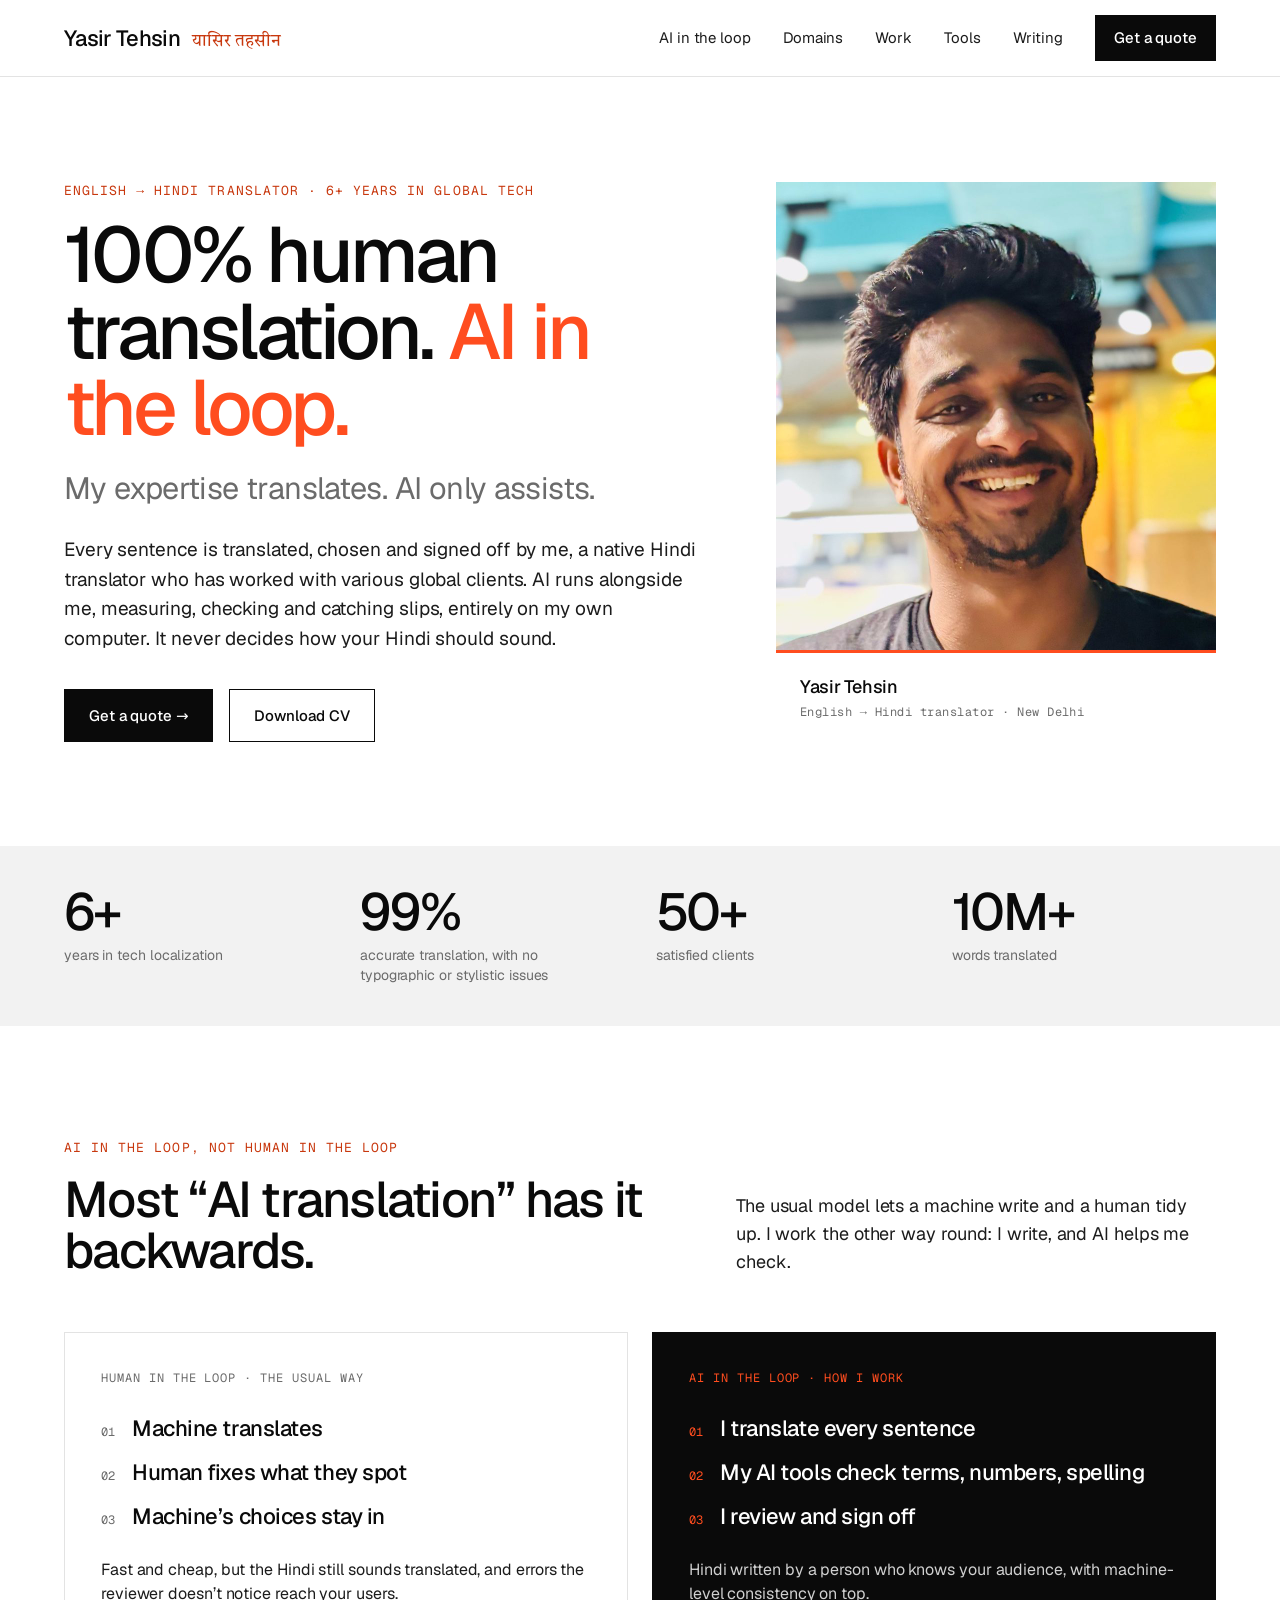
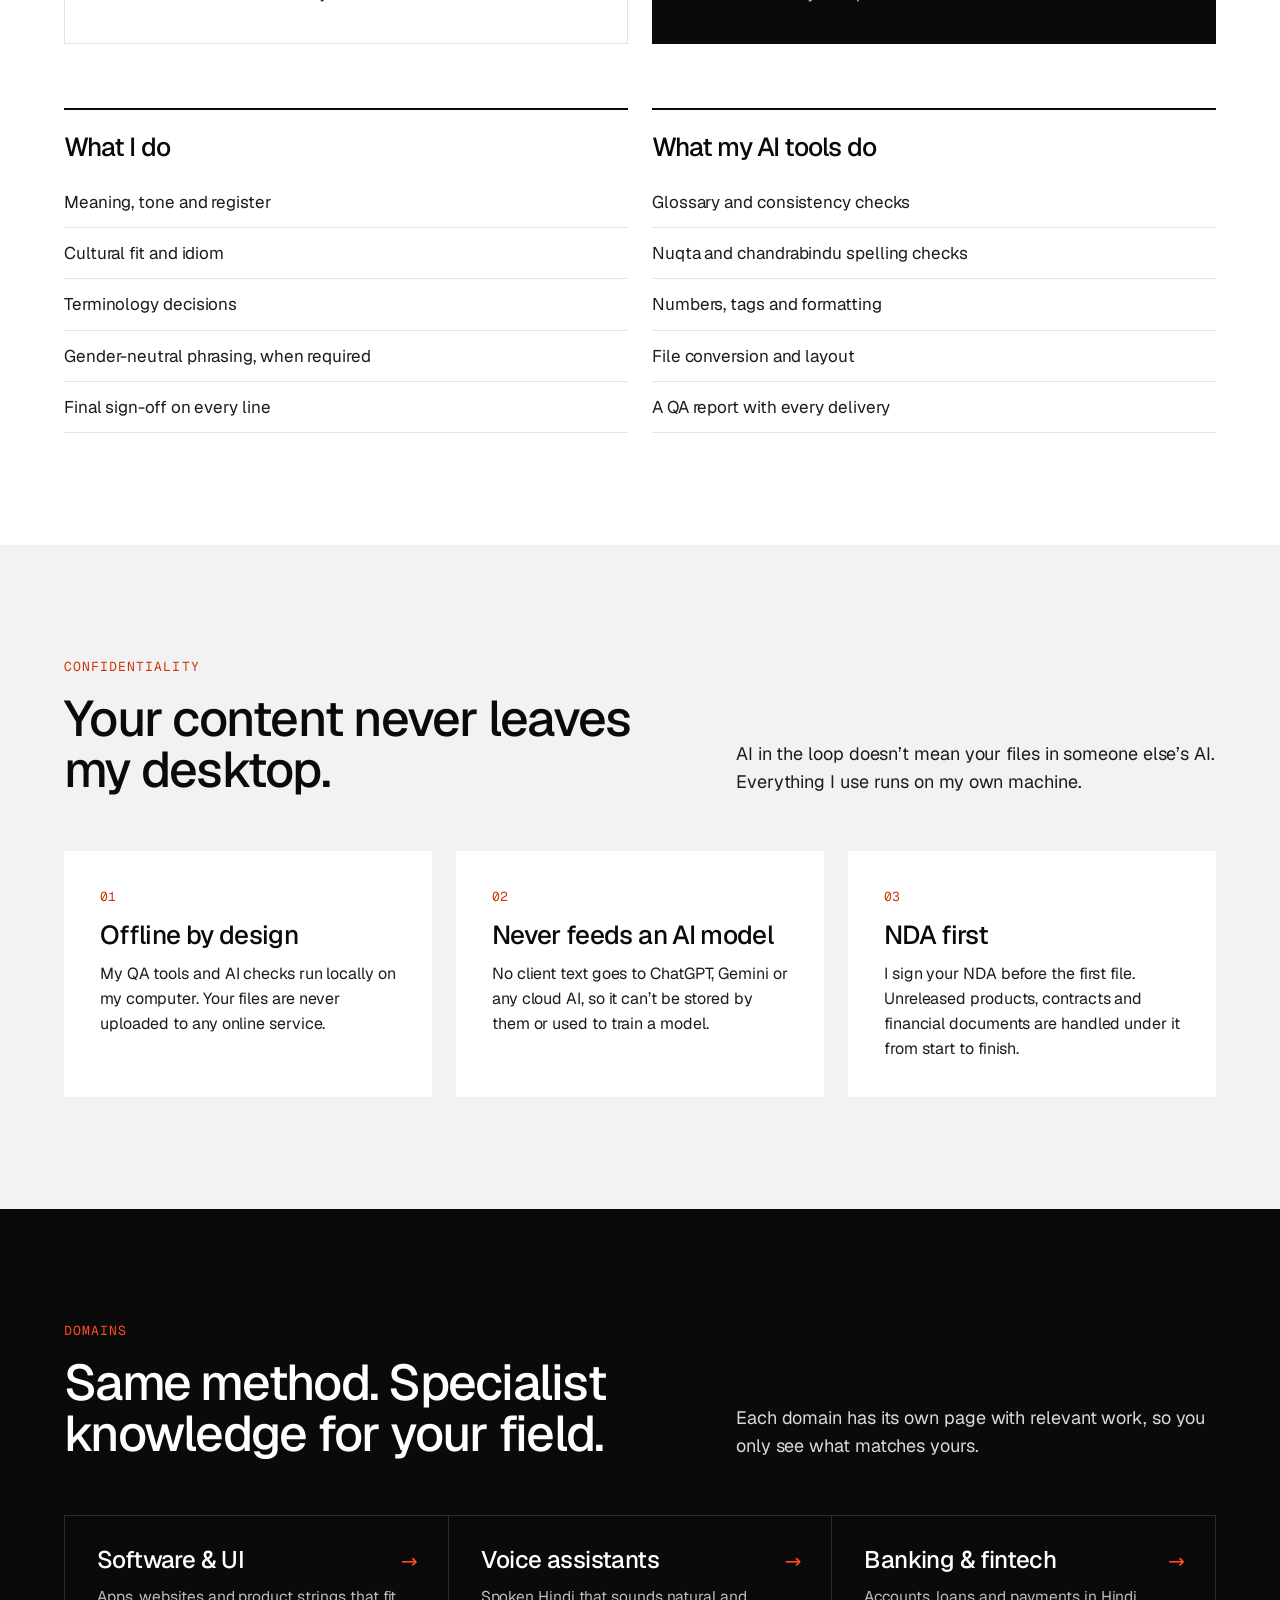
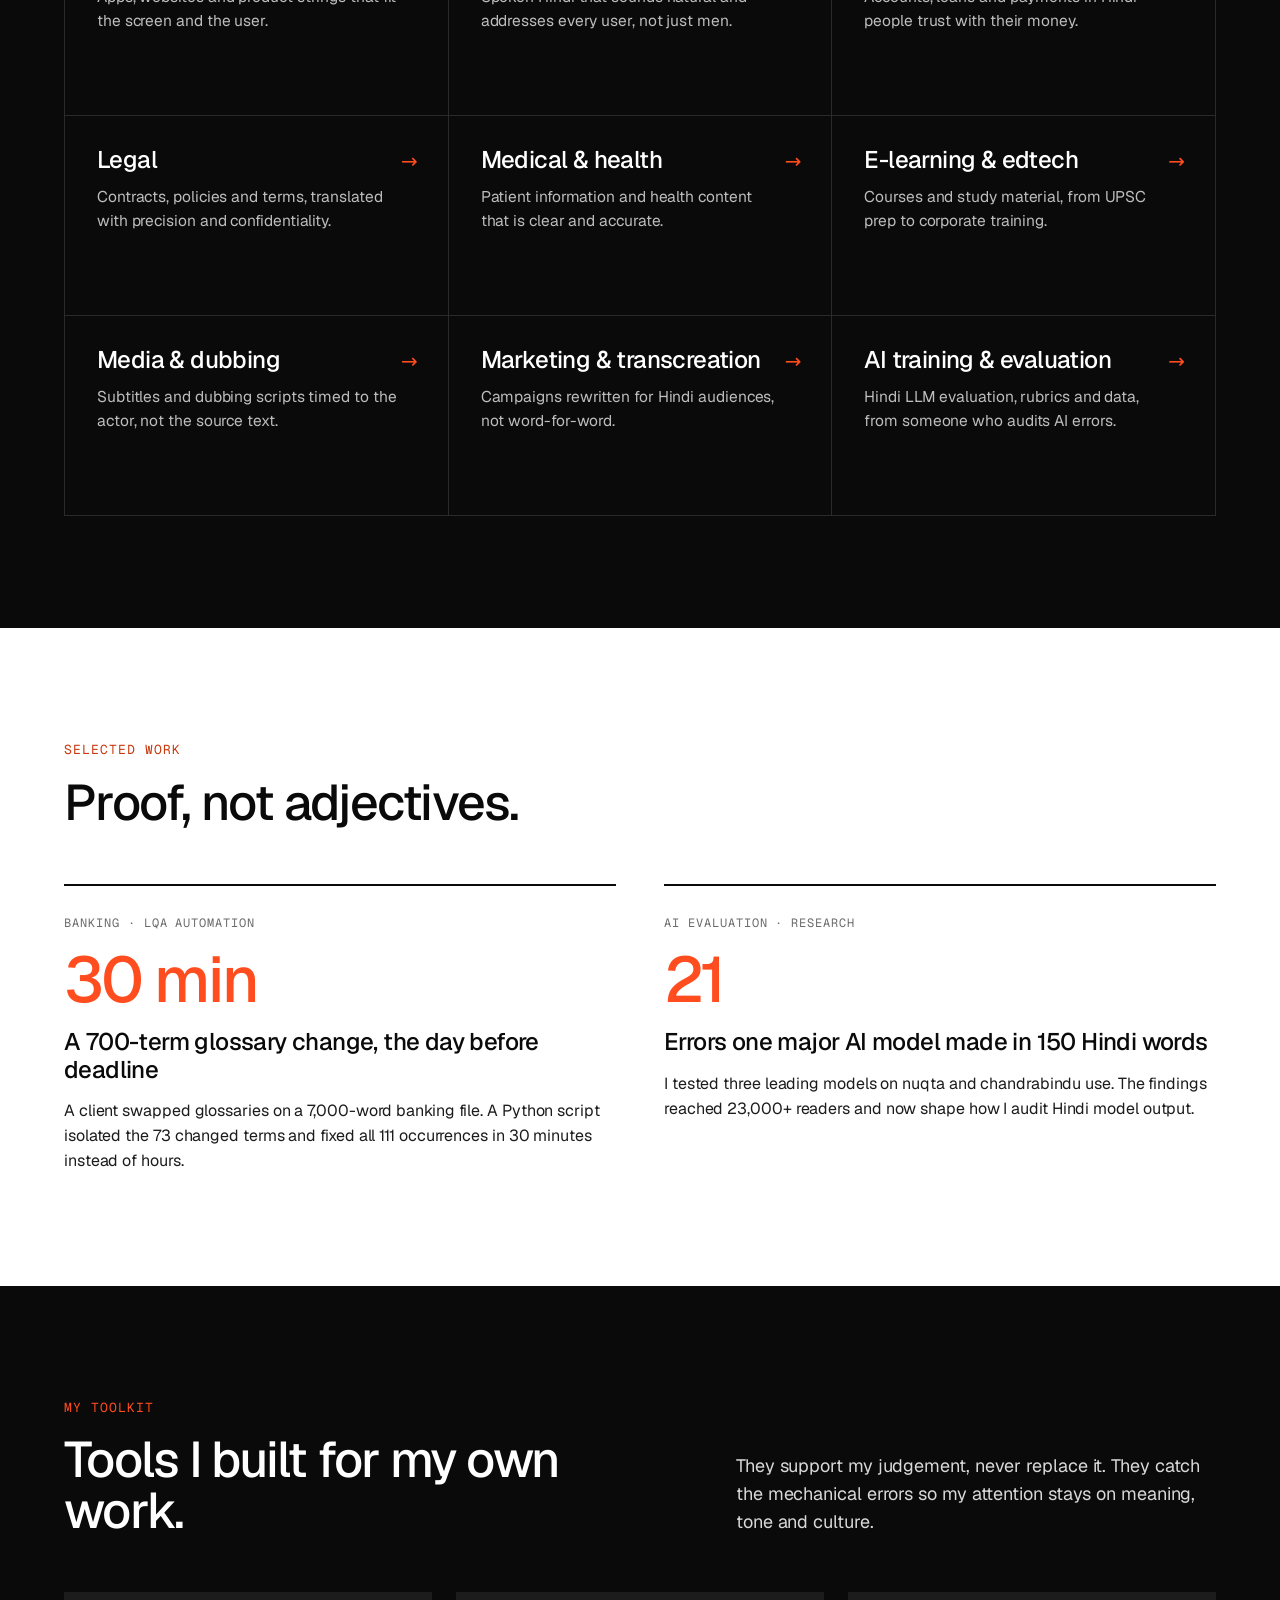
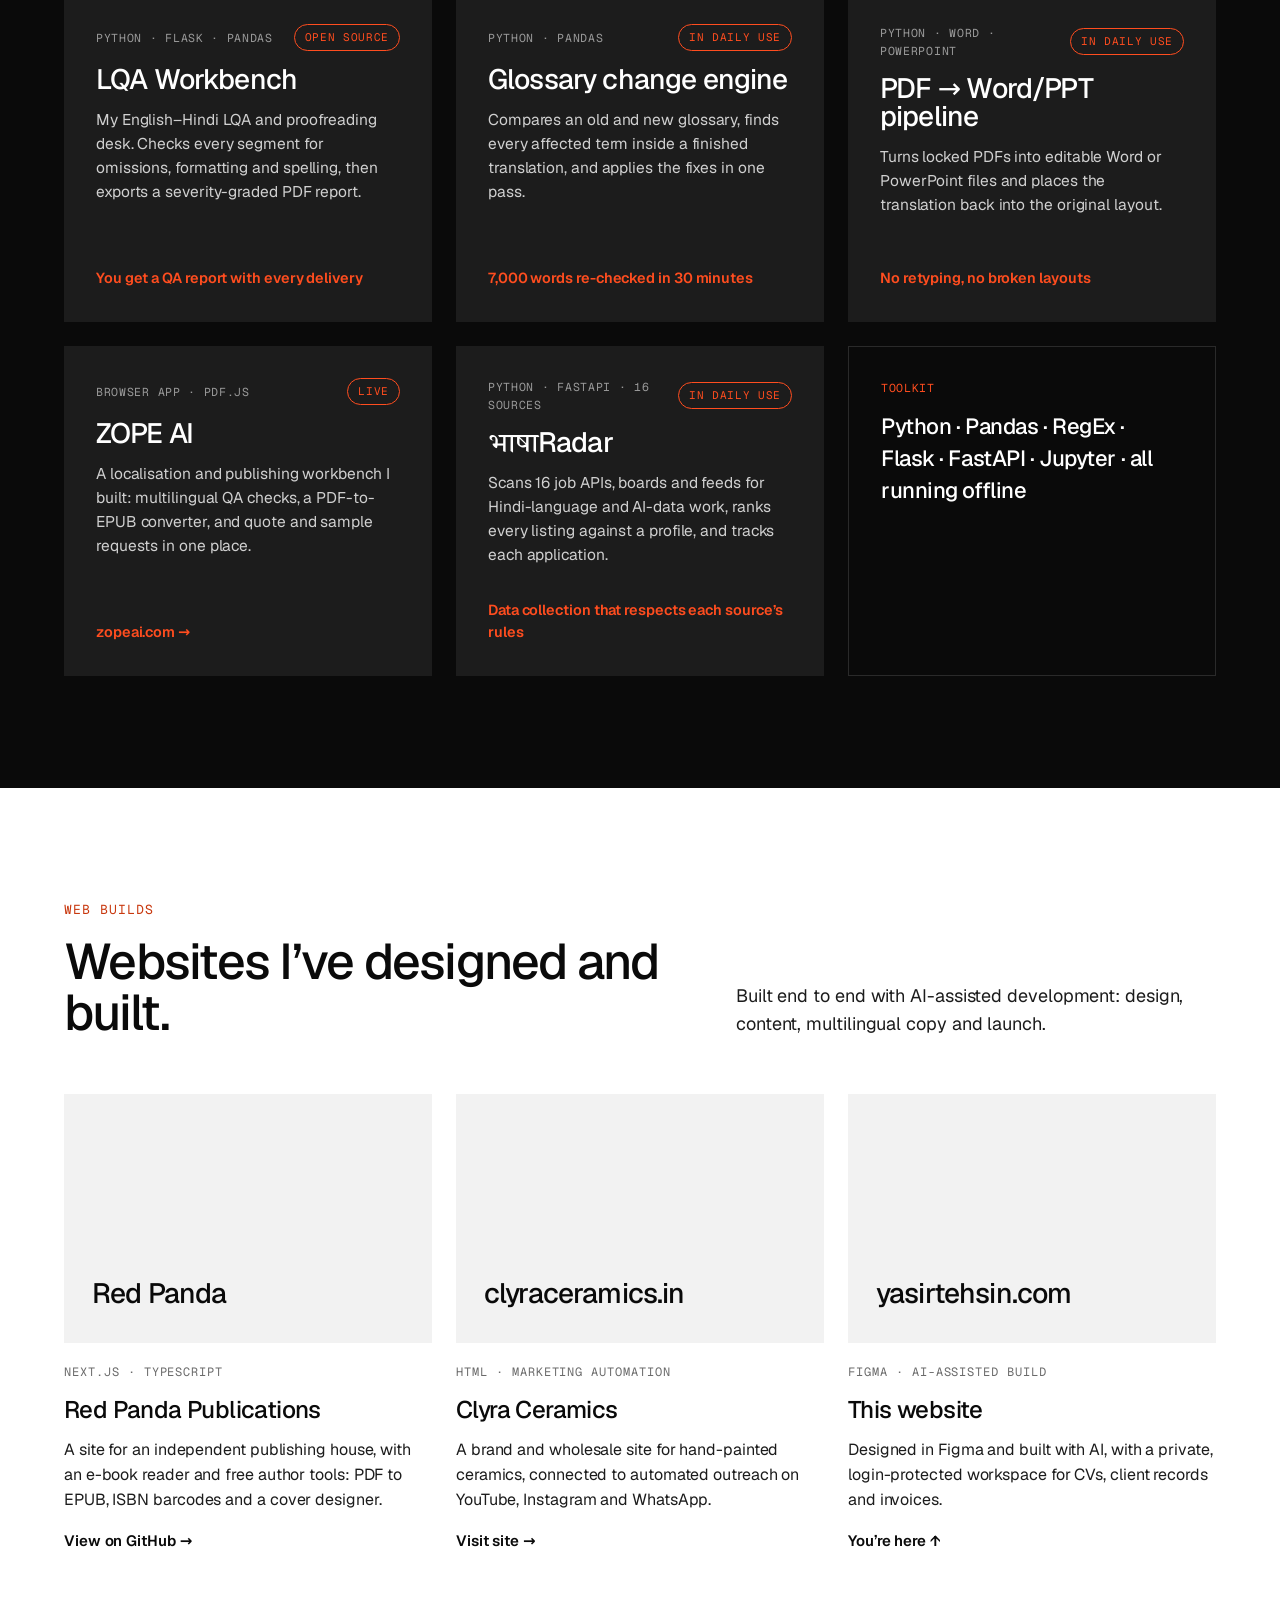
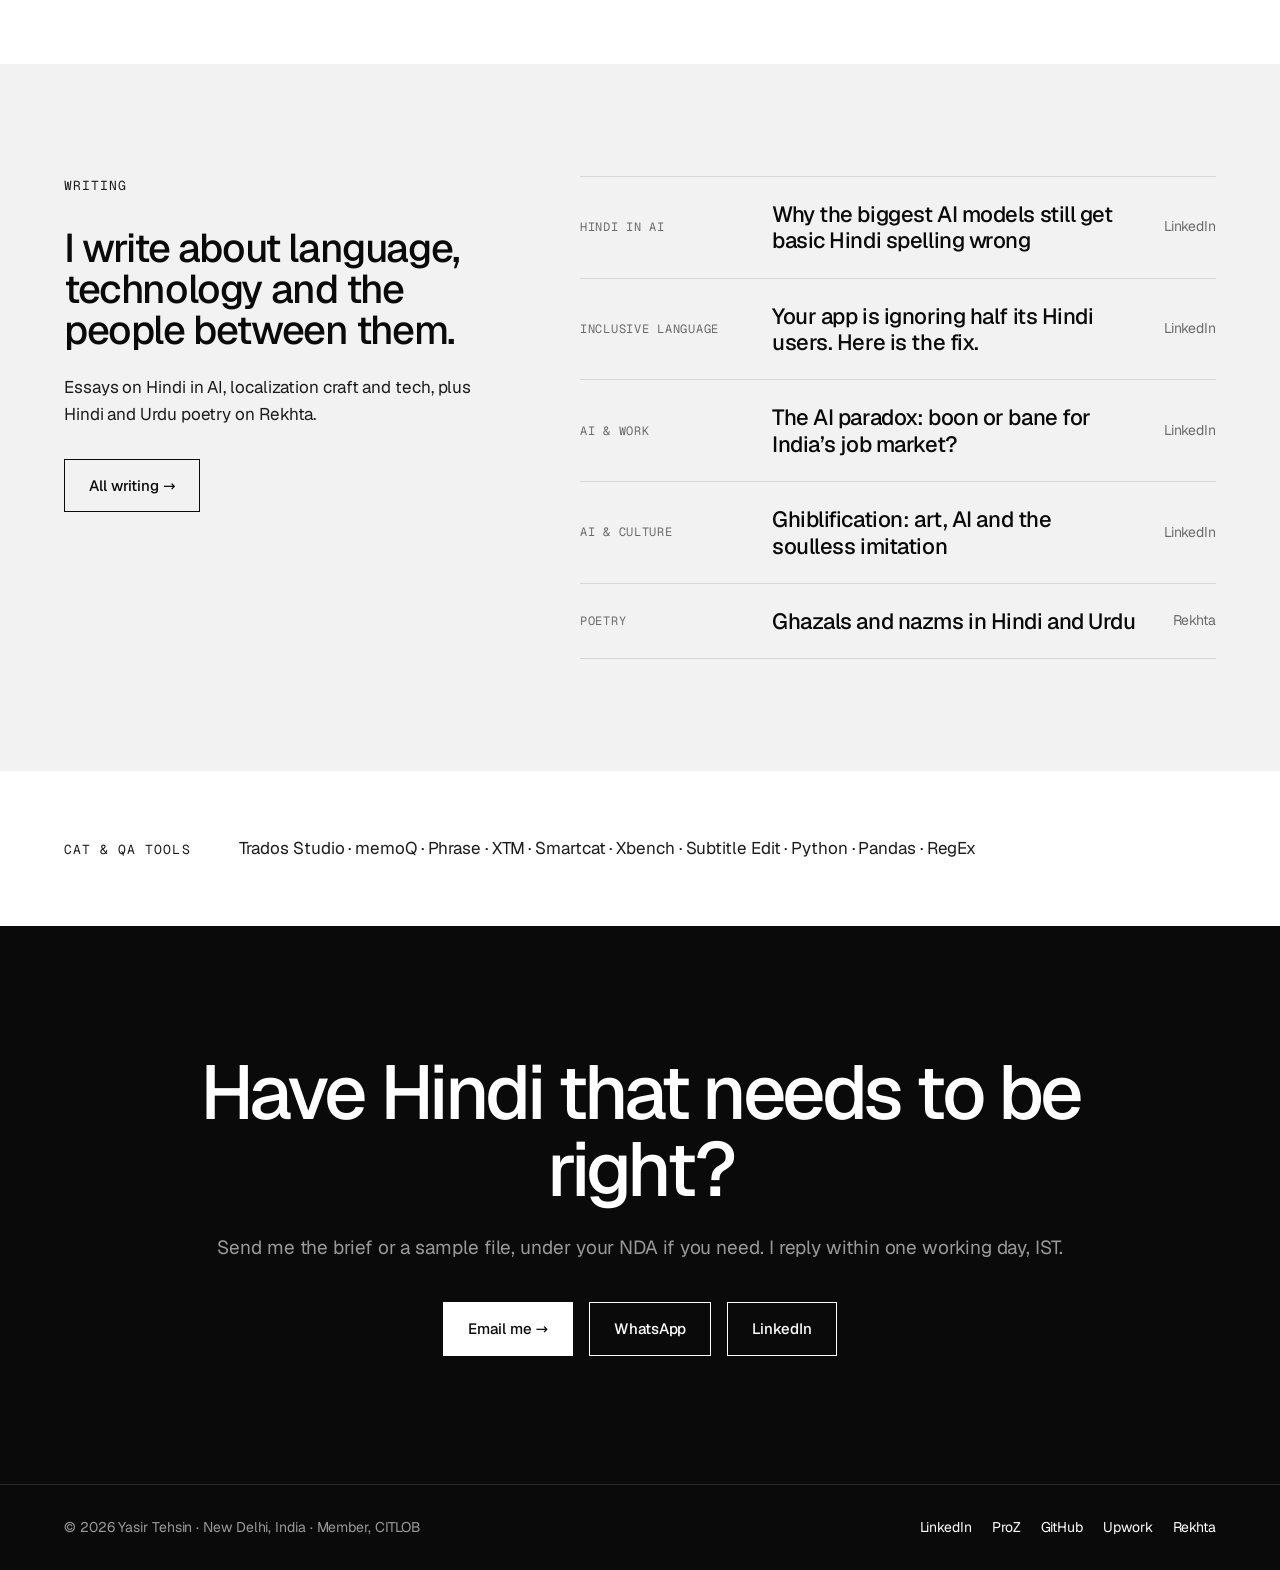
==== index.html @ 2c8897a6 "Toolkit: drop 'Kakami' from LQA Workbench name Co-Authored-By: Claude Opus 5.5 <noreply@anthropic.co" ====
<!DOCTYPE html>
<html lang="en">
<head>
<meta charset="utf-8">
<meta name="viewport" content="width=device-width, initial-scale=1">
<title>Yasir Tehsin — 100% human Hindi translation, AI in the loop</title>
<meta name="description" content="Yasir Tehsin is a New Delhi–based English–Hindi translator. 100% human translation with AI in the loop: every sentence written and signed off by him, checked by AI tools that run offline on his own computer.">
<link rel="icon" href="/favicon.svg" type="image/svg+xml">
<link rel="canonical" href="https://yasirtehsin.com/">
<meta property="og:type" content="profile">
<meta property="og:title" content="Yasir Tehsin — 100% human translation. AI in the loop.">
<meta property="og:description" content="Every sentence translated and signed off by a native Hindi translator. AI checks, never decides.">
<meta property="og:url" content="https://yasirtehsin.com/">
<meta property="og:image" content="https://yasirtehsin.com/assets/img/yasir-tehsin.jpg">
<meta name="twitter:card" content="summary_large_image">
<link rel="preload" href="/assets/fonts/geist-latin-500-normal.woff2" as="font" type="font/woff2" crossorigin>
<link rel="stylesheet" href="/assets/site.css">
<script type="application/ld+json">
{
  "@context": "https://schema.org",
  "@type": "Person",
  "@id": "https://yasirtehsin.com/#person",
  "name": "Yasir Tehsin",
  "alternateName": ["यासिर तहसीन", "Yassir Aarafath"],
  "url": "https://yasirtehsin.com/",
  "image": "https://yasirtehsin.com/assets/img/yasir-tehsin.jpg",
  "jobTitle": "English–Hindi Translator & Localization Specialist",
  "address": { "@type": "PostalAddress", "addressLocality": "New Delhi", "addressCountry": "IN" },
  "knowsLanguage": ["hi", "en", "ur"],
  "knowsAbout": ["Localization", "Linguistic quality assurance", "Machine translation post-editing", "Transcreation", "LLM evaluation", "RLHF", "Python"],
  "memberOf": { "@type": "Organization", "name": "Chamber of Indian Translation & Localization Businesses (CITLOB)" },
  "sameAs": [
    "https://www.linkedin.com/in/yasirtehsin/",
    "https://www.proz.com/profile/3677674",
    "https://github.com/ytehsin",
    "https://www.upwork.com/freelancers/~01b1eea60939ad7a9d",
    "https://www.rekhta.org/poets/yasir-tahsin/all"
  ]
}
</script>
</head>
<body>

<header class="nav" id="top">
  <div class="wrap">
    <a class="brand" href="/">Yasir Tehsin <span class="deva" lang="hi">यासिर तहसीन</span></a>
    <button class="nav-toggle" aria-expanded="false" aria-controls="nav-links">Menu</button>
    <nav class="nav-links" id="nav-links" aria-label="Main">
      <a href="#approach">AI in the loop</a>
      <a href="#domains">Domains</a>
      <a href="#work">Work</a>
      <a href="#tools">Tools</a>
      <a href="#writing">Writing</a>
      <a class="btn btn--primary" href="#contact">Get a quote</a>
    </nav>
  </div>
</header>

<main>
  <section class="hero">
    <div class="wrap">
      <div>
        <p class="eyebrow">English → Hindi translator · 6+ years in global tech</p>
        <h1>100% human translation. <span class="accent">AI in the loop.</span></h1>
        <p class="sub">My expertise translates. AI only assists.</p>
        <p class="body">Every sentence is translated, chosen and signed off by me, a native Hindi translator who has worked with various global clients. AI runs alongside me, measuring, checking and catching slips, entirely on my own computer. It never decides how your Hindi should sound.</p>
        <div class="btn-row">
          <a class="btn btn--primary" href="#contact">Get a quote →</a>
          <a class="btn btn--ghost" href="/resume.pdf">Download CV</a>
        </div>
      </div>
      <figure class="photo-card">
        <img src="/assets/img/yasir-tehsin.jpg" width="880" height="1120" alt="Yasir Tehsin, English–Hindi translator" fetchpriority="high">
        <figcaption><b>Yasir Tehsin</b><span>English → Hindi translator · New Delhi</span></figcaption>
      </figure>
    </div>
  </section>

  <section class="grey" aria-label="At a glance">
    <div class="wrap stats">
      <div class="stat"><b>6+</b><span>years in tech localization</span></div>
      <div class="stat"><b>99%</b><span>accurate translation, with no typographic or stylistic issues</span></div>
      <div class="stat"><b>50+</b><span>satisfied clients</span></div>
      <div class="stat"><b>10M+</b><span>words translated</span></div>
    </div>
  </section>

  <section class="section" id="approach">
    <div class="wrap">
      <div class="head-row">
        <div>
          <p class="eyebrow">AI in the loop, not human in the loop</p>
          <h2 class="h2">Most “AI translation” has it backwards.</h2>
        </div>
        <p class="lede">The usual model lets a machine write and a human tidy up. I work the other way round: I write, and AI helps me check.</p>
      </div>
      <div class="compare">
        <div class="compare-col">
          <span class="label">Human in the loop · the usual way</span>
          <ol class="flow">
            <li>Machine translates</li>
            <li>Human fixes what they spot</li>
            <li>Machine’s choices stay in</li>
          </ol>
          <p>Fast and cheap, but the Hindi still sounds translated, and errors the reviewer doesn’t notice reach your users.</p>
        </div>
        <div class="compare-col compare-col--mine">
          <span class="label">AI in the loop · how I work</span>
          <ol class="flow">
            <li>I translate every sentence</li>
            <li>My AI tools check terms, numbers, spelling</li>
            <li>I review and sign off</li>
          </ol>
          <p>Hindi written by a person who knows your audience, with machine-level consistency on top.</p>
        </div>
      </div>
      <div class="split">
        <div>
          <h3>What I do</h3>
          <ul>
            <li>Meaning, tone and register</li>
            <li>Cultural fit and idiom</li>
            <li>Terminology decisions</li>
            <li>Gender-neutral phrasing, when required</li>
            <li>Final sign-off on every line</li>
          </ul>
        </div>
        <div>
          <h3>What my AI tools do</h3>
          <ul>
            <li>Glossary and consistency checks</li>
            <li>Nuqta and chandrabindu spelling checks</li>
            <li>Numbers, tags and formatting</li>
            <li>File conversion and layout</li>
            <li>A QA report with every delivery</li>
          </ul>
        </div>
      </div>
    </div>
  </section>

  <section class="section grey" id="confidentiality">
    <div class="wrap">
      <div class="head-row">
        <div>
          <p class="eyebrow">Confidentiality</p>
          <h2 class="h2">Your content never leaves my desktop.</h2>
        </div>
        <p class="lede">AI in the loop doesn’t mean your files in someone else’s AI. Everything I use runs on my own machine.</p>
      </div>
      <div class="grid-3 promises">
        <div class="promise"><span class="num">01</span><h3>Offline by design</h3><p>My QA tools and AI checks run locally on my computer. Your files are never uploaded to any online service.</p></div>
        <div class="promise"><span class="num">02</span><h3>Never feeds an AI model</h3><p>No client text goes to ChatGPT, Gemini or any cloud AI, so it can’t be stored by them or used to train a model.</p></div>
        <div class="promise"><span class="num">03</span><h3>NDA first</h3><p>I sign your NDA before the first file. Unreleased products, contracts and financial documents are handled under it from start to finish.</p></div>
      </div>
    </div>
  </section>

  <section class="section dark" id="domains">
    <div class="wrap">
      <div class="head-row">
        <div>
          <p class="eyebrow">Domains</p>
          <h2 class="h2">Same method. Specialist knowledge for your field.</h2>
        </div>
        <p class="lede">Each domain has its own page with relevant work, so you only see what matches yours.</p>
      </div>
      <div class="domain-grid">
        <a class="domain" href="/domains/software/"><h3>Software &amp; UI</h3><p>Apps, websites and product strings that fit the screen and the user.</p><span class="arrow">→</span></a>
        <a class="domain" href="/domains/voice-assistants/"><h3>Voice assistants</h3><p>Spoken Hindi that sounds natural and addresses every user, not just men.</p><span class="arrow">→</span></a>
        <a class="domain" href="/domains/banking-fintech/"><h3>Banking &amp; fintech</h3><p>Accounts, loans and payments in Hindi people trust with their money.</p><span class="arrow">→</span></a>
        <a class="domain" href="/domains/legal/"><h3>Legal</h3><p>Contracts, policies and terms, translated with precision and confidentiality.</p><span class="arrow">→</span></a>
        <a class="domain" href="/domains/medical/"><h3>Medical &amp; health</h3><p>Patient information and health content that is clear and accurate.</p><span class="arrow">→</span></a>
        <a class="domain" href="/domains/elearning/"><h3>E-learning &amp; edtech</h3><p>Courses and study material, from UPSC prep to corporate training.</p><span class="arrow">→</span></a>
        <a class="domain" href="/domains/media-dubbing/"><h3>Media &amp; dubbing</h3><p>Subtitles and dubbing scripts timed to the actor, not the source text.</p><span class="arrow">→</span></a>
        <a class="domain" href="/domains/marketing/"><h3>Marketing &amp; transcreation</h3><p>Campaigns rewritten for Hindi audiences, not word-for-word.</p><span class="arrow">→</span></a>
        <a class="domain" href="/domains/ai-evaluation/"><h3>AI training &amp; evaluation</h3><p>Hindi LLM evaluation, rubrics and data, from someone who audits AI errors.</p><span class="arrow">→</span></a>
      </div>
    </div>
  </section>

  <section class="section" id="work">
    <div class="wrap">
      <p class="eyebrow">Selected work</p>
      <h2 class="h2" style="margin-bottom:56px">Proof, not adjectives.</h2>
      <div class="grid-2">
        <article class="case">
          <span class="tag">Banking · LQA automation</span>
          <span class="metric">30 min</span>
          <h3>A 700-term glossary change, the day before deadline</h3>
          <p>A client swapped glossaries on a 7,000-word banking file. A Python script isolated the 73 changed terms and fixed all 111 occurrences in 30 minutes instead of hours.</p>
        </article>
        <article class="case">
          <span class="tag">AI evaluation · Research</span>
          <span class="metric">21</span>
          <h3>Errors one major AI model made in 150 Hindi words</h3>
          <p>I tested three leading models on nuqta and chandrabindu use. The findings reached 23,000+ readers and now shape how I audit Hindi model output.</p>
        </article>
      </div>
    </div>
  </section>

  <section class="section dark" id="tools">
    <div class="wrap">
      <div class="head-row">
        <div>
          <p class="eyebrow">My toolkit</p>
          <h2 class="h2">Tools I built for my own work.</h2>
        </div>
        <p class="lede">They support my judgement, never replace it. They catch the mechanical errors so my attention stays on meaning, tone and culture.</p>
      </div>
      <div class="grid-3">
        <article class="tool">
          <div class="top"><span class="stack">Python · Flask · Pandas</span><span class="status">Open source</span></div>
          <h3>LQA Workbench</h3>
          <p>My English–Hindi LQA and proofreading desk. Checks every segment for omissions, formatting and spelling, then exports a severity-graded PDF report.</p>
          <span class="result">You get a QA report with every delivery</span>
        </article>
        <article class="tool">
          <div class="top"><span class="stack">Python · Pandas</span><span class="status">In daily use</span></div>
          <h3>Glossary change engine</h3>
          <p>Compares an old and new glossary, finds every affected term inside a finished translation, and applies the fixes in one pass.</p>
          <span class="result">7,000 words re-checked in 30 minutes</span>
        </article>
        <article class="tool">
          <div class="top"><span class="stack">Python · Word · PowerPoint</span><span class="status">In daily use</span></div>
          <h3>PDF → Word/PPT pipeline</h3>
          <p>Turns locked PDFs into editable Word or PowerPoint files and places the translation back into the original layout.</p>
          <span class="result">No retyping, no broken layouts</span>
        </article>
        <article class="tool">
          <div class="top"><span class="stack">Browser app · pdf.js</span><span class="status">Live</span></div>
          <h3>ZOPE AI</h3>
          <p>A localisation and publishing workbench I built: multilingual QA checks, a PDF-to-EPUB converter, and quote and sample requests in one place.</p>
          <a class="result" href="https://zopeai.com" rel="noopener">zopeai.com →</a>
        </article>
        <article class="tool">
          <div class="top"><span class="stack">Python · FastAPI · 16 sources</span><span class="status">In daily use</span></div>
          <h3><span class="deva" lang="hi">भाषा</span>Radar</h3>
          <p>Scans 16 job APIs, boards and feeds for Hindi-language and AI-data work, ranks every listing against a profile, and tracks each application.</p>
          <span class="result">Data collection that respects each source’s rules</span>
        </article>
        <div class="tool tool--tile">
          <span class="stack" style="color:var(--accent)">Toolkit</span>
          <p class="list">Python · Pandas · RegEx · Flask · FastAPI · Jupyter · all running offline</p>
        </div>
      </div>
    </div>
  </section>

  <section class="section" id="builds">
    <div class="wrap">
      <div class="head-row">
        <div>
          <p class="eyebrow">Web builds</p>
          <h2 class="h2">Websites I’ve designed and built.</h2>
        </div>
        <p class="lede">Built end to end with AI-assisted development: design, content, multilingual copy and launch.</p>
      </div>
      <div class="grid-3">
        <a class="build" href="https://github.com/ytehsin/red-panda-publications" rel="noopener">
          <div class="preview">Red Panda</div>
          <span class="stack">Next.js · TypeScript</span>
          <h3>Red Panda Publications</h3>
          <p>A site for an independent publishing house, with an e-book reader and free author tools: PDF to EPUB, ISBN barcodes and a cover designer.</p>
          <span class="more">View on GitHub →</span>
        </a>
        <a class="build" href="https://clyraceramics.in" rel="noopener">
          <div class="preview">clyraceramics.in</div>
          <span class="stack">HTML · Marketing automation</span>
          <h3>Clyra Ceramics</h3>
          <p>A brand and wholesale site for hand-painted ceramics, connected to automated outreach on YouTube, Instagram and WhatsApp.</p>
          <span class="more">Visit site →</span>
        </a>
        <a class="build" href="#top">
          <div class="preview">yasirtehsin.com</div>
          <span class="stack">Figma · AI-assisted build</span>
          <h3>This website</h3>
          <p>Designed in Figma and built with AI, with a private, login-protected workspace for CVs, client records and invoices.</p>
          <span class="more">You’re here ↑</span>
        </a>
      </div>
    </div>
  </section>

  <section class="section grey writing" id="writing">
    <div class="wrap">
      <div class="intro">
        <p class="eyebrow">Writing</p>
        <h2>I write about language, technology and the people between them.</h2>
        <p>Essays on Hindi in AI, localization craft and tech, plus Hindi and Urdu poetry on Rekhta.</p>
        <a class="btn btn--ghost" href="https://www.linkedin.com/in/yasirtehsin/recent-activity/all/" rel="noopener">All writing →</a>
      </div>
      <div class="articles">
        <a href="https://www.linkedin.com/in/yasirtehsin/recent-activity/all/" rel="noopener"><span class="kind">Hindi in AI</span><span class="title">Why the biggest AI models still get basic Hindi spelling wrong</span><span class="where">LinkedIn</span></a>
        <a href="https://www.linkedin.com/in/yasirtehsin/recent-activity/all/" rel="noopener"><span class="kind">Inclusive language</span><span class="title">Your app is ignoring half its Hindi users. Here is the fix.</span><span class="where">LinkedIn</span></a>
        <a href="https://www.linkedin.com/in/yasirtehsin/recent-activity/articles/" rel="noopener"><span class="kind">AI &amp; work</span><span class="title">The AI paradox: boon or bane for India’s job market?</span><span class="where">LinkedIn</span></a>
        <a href="https://www.linkedin.com/in/yasirtehsin/recent-activity/articles/" rel="noopener"><span class="kind">AI &amp; culture</span><span class="title">Ghiblification: art, AI and the soulless imitation</span><span class="where">LinkedIn</span></a>
        <a href="https://www.rekhta.org/poets/yasir-tahsin/all" rel="noopener"><span class="kind">Poetry</span><span class="title">Ghazals and nazms in Hindi and Urdu</span><span class="where">Rekhta</span></a>
      </div>
    </div>
  </section>

  <section class="section--tight toolkit-strip">
    <div class="wrap">
      <p class="eyebrow">CAT &amp; QA tools</p>
      <p>Trados Studio · memoQ · Phrase · XTM · Smartcat · Xbench · Subtitle Edit · Python · Pandas · RegEx</p>
    </div>
  </section>

  <section class="dark cta" id="contact">
    <div class="wrap">
      <h2>Have Hindi that needs to be right?</h2>
      <p>Send me the brief or a sample file, under your NDA if you need. I reply within one working day, IST.</p>
      <div class="btn-row">
        <a class="btn btn--primary" href="mailto:yasirtehsin@gmail.com?subject=Hindi%20project%20enquiry">Email me →</a>
        <a class="btn btn--ghost" href="https://wa.me/918368691849" rel="noopener">WhatsApp</a>
        <a class="btn btn--ghost" href="https://www.linkedin.com/in/yasirtehsin/" rel="noopener">LinkedIn</a>
      </div>
    </div>
  </section>
</main>

<footer class="footer">
  <div class="wrap">
    <span>© 2026 Yasir Tehsin · New Delhi, India · Member, CITLOB</span>
    <nav aria-label="Profiles">
      <a href="https://www.linkedin.com/in/yasirtehsin/" rel="noopener">LinkedIn</a>
      <a href="https://www.proz.com/profile/3677674" rel="noopener">ProZ</a>
      <a href="https://github.com/ytehsin" rel="noopener">GitHub</a>
      <a href="https://www.upwork.com/freelancers/~01b1eea60939ad7a9d" rel="noopener">Upwork</a>
      <a href="https://www.rekhta.org/poets/yasir-tahsin/all" rel="noopener">Rekhta</a>
    </nav>
  </div>
</footer>

<script>
  const nav = document.querySelector('.nav'), btn = document.querySelector('.nav-toggle');
  btn.addEventListener('click', () => { const o = nav.classList.toggle('open'); btn.setAttribute('aria-expanded', o); });
  document.querySelectorAll('.nav-links a').forEach(a => a.addEventListener('click', () => { nav.classList.remove('open'); btn.setAttribute('aria-expanded', false); }));
</script>
</body>
</html>
---- assets/site.css ----
/* yasirtehsin.com — style C: Berlin white & signal orange */
@font-face { font-family: "Geist"; src: url("/assets/fonts/geist-latin-400-normal.woff2") format("woff2"); font-weight: 400; font-display: swap; }
@font-face { font-family: "Geist"; src: url("/assets/fonts/geist-latin-500-normal.woff2") format("woff2"); font-weight: 500; font-display: swap; }
@font-face { font-family: "Geist"; src: url("/assets/fonts/geist-latin-600-normal.woff2") format("woff2"); font-weight: 600; font-display: swap; }
@font-face { font-family: "Geist Mono"; src: url("/assets/fonts/geist-mono-latin-400-normal.woff2") format("woff2"); font-weight: 400; font-display: swap; }
@font-face { font-family: "Tiro Devanagari Hindi"; src: url("/assets/fonts/tiro-devanagari-hindi-devanagari-400-normal.woff2") format("woff2"); font-weight: 400; font-display: swap; unicode-range: U+0900-097F, U+1CD0-1CF9, U+200C-200D, U+20A8, U+20B9, U+25CC, U+A830-A839, U+A8E0-A8FF; }

:root {
  --paper: #FFFFFF;
  --paper-deep: #F2F2F2;
  --ink: #0A0A0A;
  --ink-soft: #1C1C1C;
  --muted: #6B6B6B;
  --muted-on-dark: #9A9A9A;
  --line: #E3E3E3;
  --line-dark: #2A2A2A;
  --accent: #FF4D1F;        /* large type and on dark backgrounds */
  --accent-text: #C8380E;   /* small text on white (meets WCAG AA) */
  --sans: "Geist", system-ui, -apple-system, "Segoe UI", sans-serif;
  --mono: "Geist Mono", ui-monospace, "SFMono-Regular", Menlo, monospace;
  --deva: "Tiro Devanagari Hindi", "Noto Serif Devanagari", serif;
  --wrap: 1200px;
}

*, *::before, *::after { box-sizing: border-box; }
html { -webkit-text-size-adjust: 100%; scroll-behavior: smooth; }
body {
  margin: 0;
  background: var(--paper);
  color: var(--ink);
  font-family: var(--sans);
  font-size: 17px;
  line-height: 1.55;
  letter-spacing: -0.005em;
  -webkit-font-smoothing: antialiased;
}
img { max-width: 100%; display: block; }
a { color: inherit; text-decoration: none; }
p { margin: 0; }
h1, h2, h3 { margin: 0; font-weight: 500; letter-spacing: -0.035em; line-height: 1.02; }

.wrap { max-width: var(--wrap); margin: 0 auto; padding: 0 24px; }
.section { padding: 112px 0; }
.section--tight { padding: 64px 0; }
.dark { background: var(--ink); color: var(--paper); }
.grey { background: var(--paper-deep); }

.eyebrow {
  font-family: var(--mono);
  font-size: 13px;
  letter-spacing: 0.08em;
  text-transform: uppercase;
  color: var(--accent-text);
  margin-bottom: 16px;
}
.dark .eyebrow { color: var(--accent); }
.h2 { font-size: clamp(34px, 4.2vw, 50px); max-width: 820px; }
.lede { font-size: 18px; color: var(--ink-soft); max-width: 480px; }
.dark .lede { color: #D9D9D9; }
.head-row { display: flex; justify-content: space-between; align-items: flex-end; gap: 48px; margin-bottom: 56px; flex-wrap: wrap; }
.head-row > :first-child { flex: 1 1 520px; }

/* Buttons */
.btn {
  display: inline-flex; align-items: center; gap: 8px;
  padding: 14px 24px; font-size: 15px; font-weight: 500;
  border: 1px solid var(--ink); transition: background .15s, color .15s;
}
.btn--primary { background: var(--ink); color: var(--paper); }
.btn--primary:hover { background: var(--accent); border-color: var(--accent); }
.btn--ghost:hover { background: var(--ink); color: var(--paper); }
.dark .btn { border-color: var(--paper); }
.dark .btn--primary { background: var(--paper); color: var(--ink); }
.dark .btn--primary:hover { background: var(--accent); border-color: var(--accent); color: var(--ink); }
.dark .btn--ghost { color: var(--paper); }
.dark .btn--ghost:hover { background: var(--paper); color: var(--ink); }
.btn-row { display: flex; gap: 16px; flex-wrap: wrap; }

/* Nav */
.nav { position: sticky; top: 0; z-index: 20; background: rgba(255,255,255,.94); backdrop-filter: blur(8px); border-bottom: 1px solid var(--line); }
.nav .wrap { display: flex; align-items: center; justify-content: space-between; height: 76px; }
.brand { display: flex; align-items: baseline; gap: 12px; font-size: 22px; font-weight: 500; letter-spacing: -0.03em; }
.brand .deva { font-family: var(--deva); font-size: 17px; color: var(--accent-text); letter-spacing: 0; }
.nav-links { display: flex; align-items: center; gap: 32px; font-size: 15px; color: var(--ink-soft); }
.nav-links a:not(.btn):hover { color: var(--accent-text); }
.nav-links .btn { padding: 10px 18px; }
.nav-toggle { display: none; background: none; border: 0; font: inherit; font-size: 15px; cursor: pointer; padding: 8px 0; }

/* Hero */
.hero { padding: 104px 0; }
.hero .wrap { display: grid; grid-template-columns: 1fr 440px; gap: 80px; align-items: center; }
.hero h1 { font-size: clamp(44px, 6.2vw, 78px); letter-spacing: -0.045em; line-height: 0.98; margin-bottom: 24px; }
.hero .sub { font-size: clamp(22px, 2.4vw, 32px); color: var(--muted); letter-spacing: -0.02em; line-height: 1.2; margin-bottom: 28px; }
.hero .body { font-size: 19px; color: var(--ink-soft); max-width: 640px; margin-bottom: 36px; }
.glyph-card {
  background: var(--ink); color: var(--paper); aspect-ratio: 440 / 560;
  padding: 40px; display: flex; flex-direction: column; justify-content: space-between;
}
.glyph-card .fig { font-family: var(--mono); font-size: 12px; letter-spacing: .08em; color: var(--muted-on-dark); }
.glyph-card .glyph { font-family: var(--deva); font-size: clamp(180px, 20vw, 290px); line-height: 1; text-align: center; }
.glyph-card .cap { font-size: 15px; line-height: 1.5; }
.glyph-card .cap small { display: block; margin-top: 8px; font-family: var(--mono); font-size: 12px; color: var(--accent); }

/* Proof bar */
.stats { display: grid; grid-template-columns: repeat(4, 1fr); gap: 32px; padding-top: 40px; padding-bottom: 40px; }
.stat b { display: block; font-size: 52px; font-weight: 500; letter-spacing: -0.04em; line-height: 1; margin-bottom: 8px; }
.stat span { font-size: 14px; color: var(--muted); display: block; max-width: 230px; line-height: 1.4; }

/* Cards */
.grid-3 { display: grid; grid-template-columns: repeat(3, 1fr); gap: 24px; }
.door { border: 1px solid var(--line); padding: 36px; display: flex; flex-direction: column; gap: 20px; transition: border-color .15s; }
.door:hover { border-color: var(--ink); }
.door .num { font-family: var(--mono); font-size: 13px; color: var(--accent-text); }
.door h3 { font-size: 30px; }
.door p { color: var(--ink-soft); font-size: 16px; flex: 1; }
.door .more { font-weight: 600; font-size: 15px; }
.door:hover .more { color: var(--accent-text); }

.chips { display: flex; flex-wrap: wrap; gap: 12px; }
.chip { border: 1px solid #555; border-radius: 999px; padding: 12px 22px; font-size: 16px; display: inline-flex; gap: 10px; transition: border-color .15s, background .15s; }
.chip::after { content: "→"; color: var(--accent); }
.chip:hover { border-color: var(--accent); }

.case { border-top: 2px solid var(--ink); padding-top: 28px; display: flex; flex-direction: column; gap: 16px; }
.case .tag { font-family: var(--mono); font-size: 12px; letter-spacing: .08em; text-transform: uppercase; color: var(--muted); }
.case .metric { font-size: 64px; font-weight: 500; letter-spacing: -0.045em; line-height: 1; color: var(--accent); }
.case h3 { font-size: 24px; letter-spacing: -0.025em; line-height: 1.15; }
.case p { color: var(--ink-soft); font-size: 16px; }

.tool { background: var(--ink-soft); padding: 32px; display: flex; flex-direction: column; gap: 14px; min-height: 330px; }
.tool .top { display: flex; justify-content: space-between; align-items: center; gap: 12px; }
.tool .stack { font-family: var(--mono); font-size: 11.5px; letter-spacing: .06em; text-transform: uppercase; color: var(--muted-on-dark); }
.tool .status { font-family: var(--mono); font-size: 11px; letter-spacing: .06em; text-transform: uppercase; color: var(--accent); border: 1px solid var(--accent); border-radius: 999px; padding: 4px 10px; white-space: nowrap; }
.tool h3 { font-size: 28px; letter-spacing: -0.03em; }
.tool h3 .deva { font-family: var(--deva); letter-spacing: 0; }
.tool p { color: #D0D0D0; font-size: 15.5px; flex: 1; }
.tool .result { color: var(--accent); font-weight: 600; font-size: 14.5px; }
.tool--tile { background: transparent; border: 1px solid var(--line-dark); justify-content: flex-start; }
.tool--tile .list { font-size: 22px; font-weight: 500; letter-spacing: -0.02em; line-height: 1.45; color: var(--paper); }

.build { display: flex; flex-direction: column; gap: 16px; }
.build .preview { background: var(--paper-deep); aspect-ratio: 384 / 260; padding: 28px; display: flex; align-items: flex-end; font-size: 28px; font-weight: 500; letter-spacing: -0.03em; transition: background .15s; }
.build:hover .preview { background: var(--ink); color: var(--paper); }
.build .stack { font-family: var(--mono); font-size: 12px; letter-spacing: .08em; text-transform: uppercase; color: var(--muted); margin-top: 4px; }
.build h3 { font-size: 24px; letter-spacing: -0.025em; }
.build p { color: var(--ink-soft); font-size: 16px; }
.build .more { font-weight: 600; font-size: 15px; }
.build:hover .more { color: var(--accent-text); }

/* Writing */
.writing .wrap { display: grid; grid-template-columns: 420px 1fr; gap: 96px; }
.writing .intro h2 { font-size: 40px; margin-bottom: 24px; }
.writing .intro p { color: var(--ink-soft); margin-bottom: 32px; }
.articles a { display: grid; grid-template-columns: 160px 1fr auto; gap: 32px; align-items: center; padding: 24px 0; border-top: 1px solid #D6D6D6; }
.articles a:last-child { border-bottom: 1px solid #D6D6D6; }
.articles .kind { font-family: var(--mono); font-size: 12px; letter-spacing: .06em; text-transform: uppercase; color: var(--muted); }
.articles .title { font-size: 22px; font-weight: 500; letter-spacing: -0.02em; line-height: 1.2; }
.articles a:hover .title { color: var(--accent-text); }
.articles .where { font-size: 14px; color: var(--muted); }

.toolkit-strip .wrap { display: flex; gap: 48px; align-items: baseline; flex-wrap: wrap; }
.toolkit-strip .eyebrow { margin: 0; }
.toolkit-strip p { color: var(--ink-soft); }

/* CTA + footer */
.cta { text-align: center; padding: 128px 0; }
.cta h2 { font-size: clamp(40px, 6vw, 76px); letter-spacing: -0.045em; max-width: 1000px; margin: 0 auto 24px; }
.cta p { color: var(--muted-on-dark); font-size: 19px; margin-bottom: 40px; }
.cta .btn-row { justify-content: center; }
.footer { background: var(--ink); color: var(--muted-on-dark); border-top: 1px solid var(--line-dark); font-size: 14px; }
.footer .wrap { display: flex; justify-content: space-between; gap: 24px; padding-top: 32px; padding-bottom: 32px; flex-wrap: wrap; }
.footer nav { display: flex; gap: 20px; flex-wrap: wrap; }
.footer nav a { color: var(--paper); }
.footer nav a:hover { color: var(--accent); }

:focus-visible { outline: 2px solid var(--accent); outline-offset: 3px; }

/* Responsive */
@media (max-width: 1040px) {
  .hero .wrap { grid-template-columns: 1fr; gap: 48px; }
  .glyph-card { max-width: 440px; aspect-ratio: 440 / 480; }
  .grid-3 { grid-template-columns: 1fr 1fr; }
  .writing .wrap { grid-template-columns: 1fr; gap: 48px; }
  .stats { grid-template-columns: 1fr 1fr; }
}
@media (max-width: 860px) {
  .nav-toggle { display: block; }
  .nav-links { display: none; position: absolute; top: 76px; left: 0; right: 0; background: var(--paper); flex-direction: column; align-items: flex-start; gap: 20px; padding: 24px; border-bottom: 1px solid var(--line); }
  .nav.open .nav-links { display: flex; }
}
@media (max-width: 640px) {
  body { font-size: 16px; }
  .section { padding: 72px 0; }
  .hero { padding: 56px 0 72px; }
  .grid-3 { grid-template-columns: 1fr; }
  .stat b { font-size: 40px; }
  .tool { min-height: 0; }
  .glyph-card { max-width: none; }
  .articles a { grid-template-columns: 1fr; gap: 6px; }
  .cta { padding: 88px 0; }
  .brand .deva { display: none; }
}

/* AI-in-the-loop section */
.accent { color: var(--accent); }
.compare { display: grid; grid-template-columns: 1fr 1fr; gap: 24px; margin-bottom: 64px; }
.compare-col { border: 1px solid var(--line); padding: 36px; display: flex; flex-direction: column; gap: 24px; }
.compare-col .label { font-family: var(--mono); font-size: 12px; letter-spacing: .08em; text-transform: uppercase; color: var(--muted); }
.compare-col p { color: var(--ink-soft); font-size: 16px; }
.compare-col--mine { background: var(--ink); color: var(--paper); border-color: var(--ink); }
.compare-col--mine .label { color: var(--accent); }
.compare-col--mine p { color: #D0D0D0; }
.flow { list-style: none; margin: 0; padding: 0; display: flex; flex-direction: column; gap: 10px; counter-reset: step; }
.flow li { counter-increment: step; font-size: 22px; font-weight: 500; letter-spacing: -0.02em; display: flex; gap: 16px; align-items: baseline; }
.flow li::before { content: "0" counter(step); font-family: var(--mono); font-size: 12px; font-weight: 400; color: var(--muted); letter-spacing: .04em; }
.compare-col--mine .flow li::before { color: var(--accent); }
.split { display: grid; grid-template-columns: 1fr 1fr; gap: 24px; }
.split > div { border-top: 2px solid var(--ink); padding-top: 24px; }
.split h3 { font-size: 26px; margin-bottom: 16px; }
.split ul { margin: 0; padding: 0; list-style: none; }
.split li { padding: 12px 0; border-bottom: 1px solid var(--line); font-size: 17px; color: var(--ink-soft); }

/* Domain cards */
.domain-grid { display: grid; grid-template-columns: repeat(3, 1fr); border-top: 1px solid var(--line-dark); border-left: 1px solid var(--line-dark); }
.domain { border-right: 1px solid var(--line-dark); border-bottom: 1px solid var(--line-dark); padding: 32px; display: flex; flex-direction: column; gap: 12px; min-height: 200px; position: relative; transition: background .15s; }
.domain h3 { font-size: 24px; letter-spacing: -0.025em; }
.domain p { color: #BDBDBD; font-size: 15.5px; max-width: 300px; }
.domain .arrow { position: absolute; top: 30px; right: 30px; color: var(--accent); font-size: 20px; }
.domain:hover { background: var(--ink-soft); }

@media (max-width: 1040px) { .domain-grid { grid-template-columns: 1fr 1fr; } }
@media (max-width: 760px) { .compare, .split { grid-template-columns: 1fr; } }
@media (max-width: 640px) { .domain-grid { grid-template-columns: 1fr; } .domain { min-height: 0; } .flow li { font-size: 19px; } }

/* Confidentiality */
.promise { background: var(--paper); padding: 36px; display: flex; flex-direction: column; gap: 14px; }
.promise .num { font-family: var(--mono); font-size: 13px; color: var(--accent-text); }
.promise h3 { font-size: 26px; letter-spacing: -0.025em; }
.promise p { color: var(--ink-soft); font-size: 16px; }

/* Hero photo */
.photo-card { margin: 0; position: relative; aspect-ratio: 440 / 560; overflow: hidden; background: var(--ink); }
.photo-card img { width: 100%; height: 100%; object-fit: cover; object-position: 50% 30%; }
.photo-card figcaption { position: absolute; left: 0; right: 0; bottom: 0; padding: 20px 24px; background: var(--paper); display: flex; flex-direction: column; gap: 2px; border-top: 3px solid var(--accent); }
.photo-card figcaption b { font-weight: 500; font-size: 18px; letter-spacing: -0.02em; }
.photo-card figcaption span { font-family: var(--mono); font-size: 12px; color: var(--muted); letter-spacing: .04em; }
@media (max-width: 1040px) { .photo-card { max-width: 440px; } }
@media (max-width: 640px) { .photo-card { max-width: none; aspect-ratio: 4 / 5; } }

.grid-2 { display: grid; grid-template-columns: 1fr 1fr; gap: 48px; }
@media (max-width: 760px) { .grid-2 { grid-template-columns: 1fr; } }
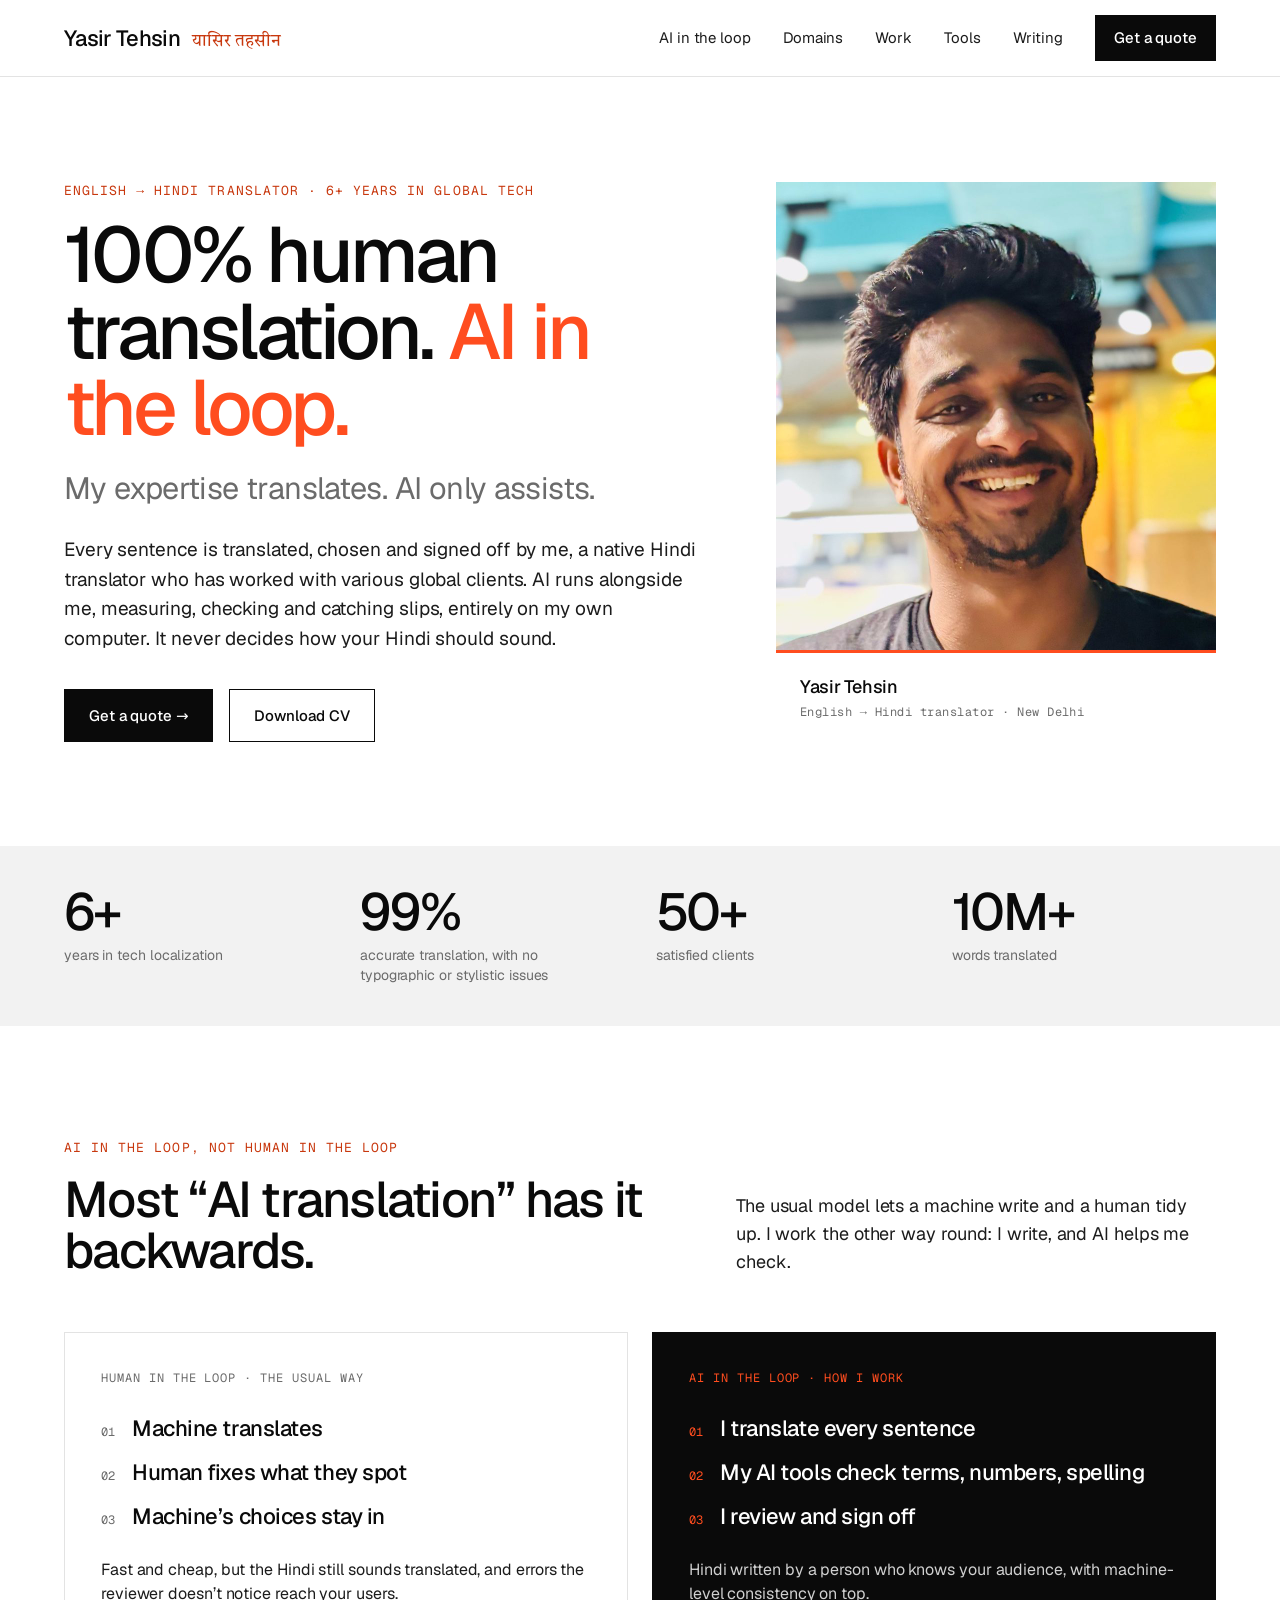
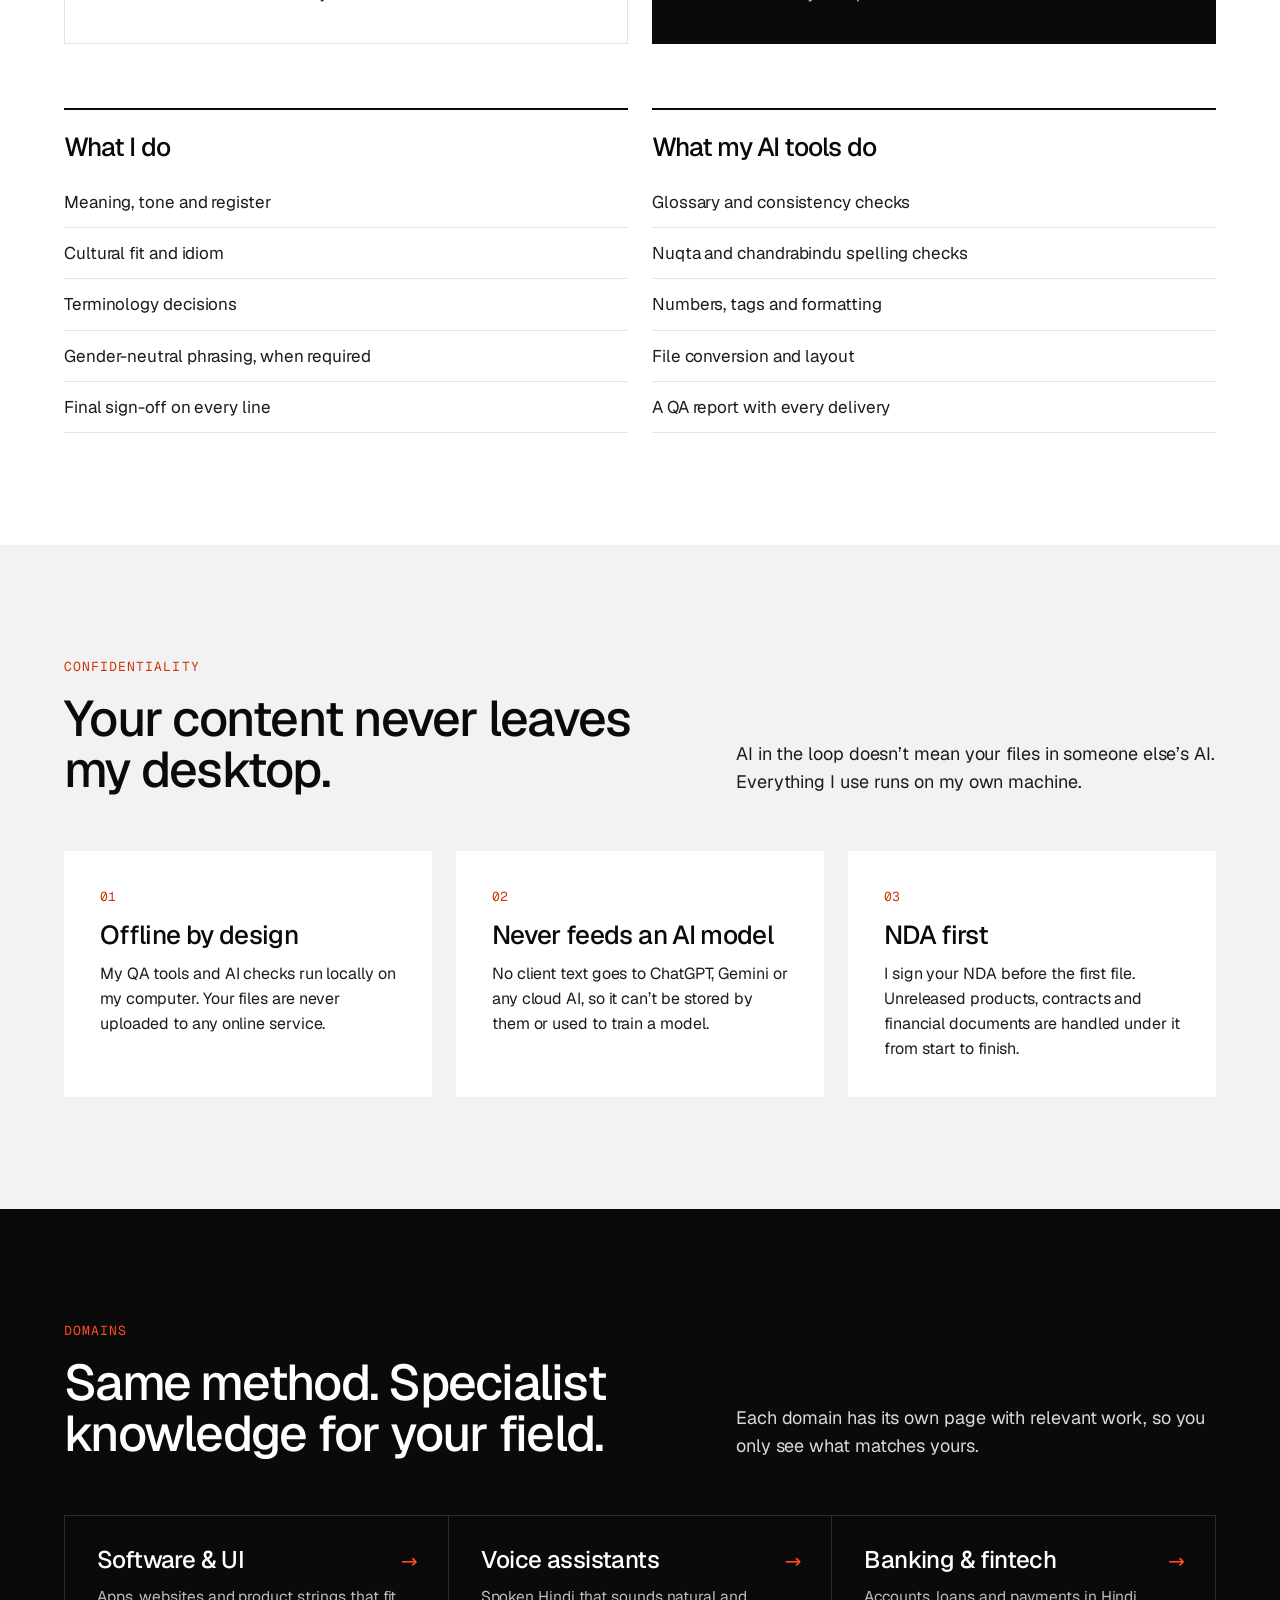
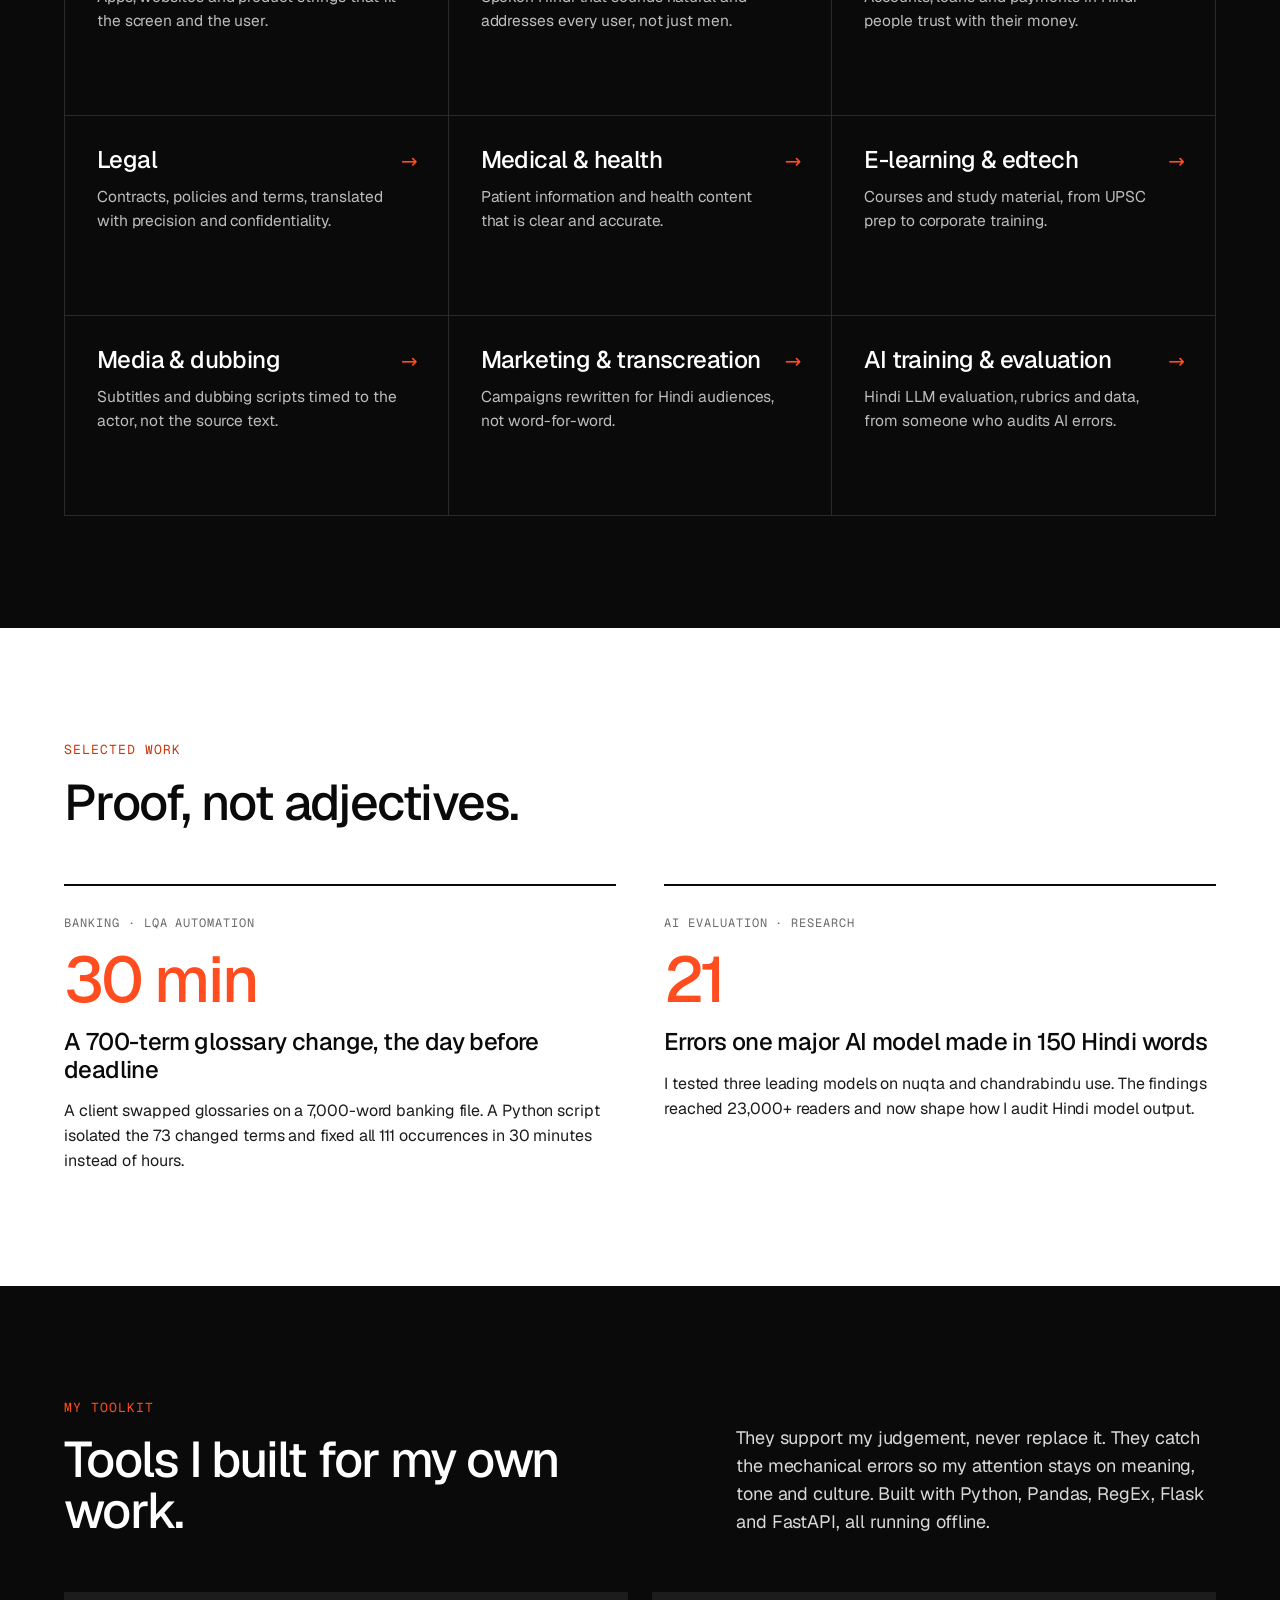
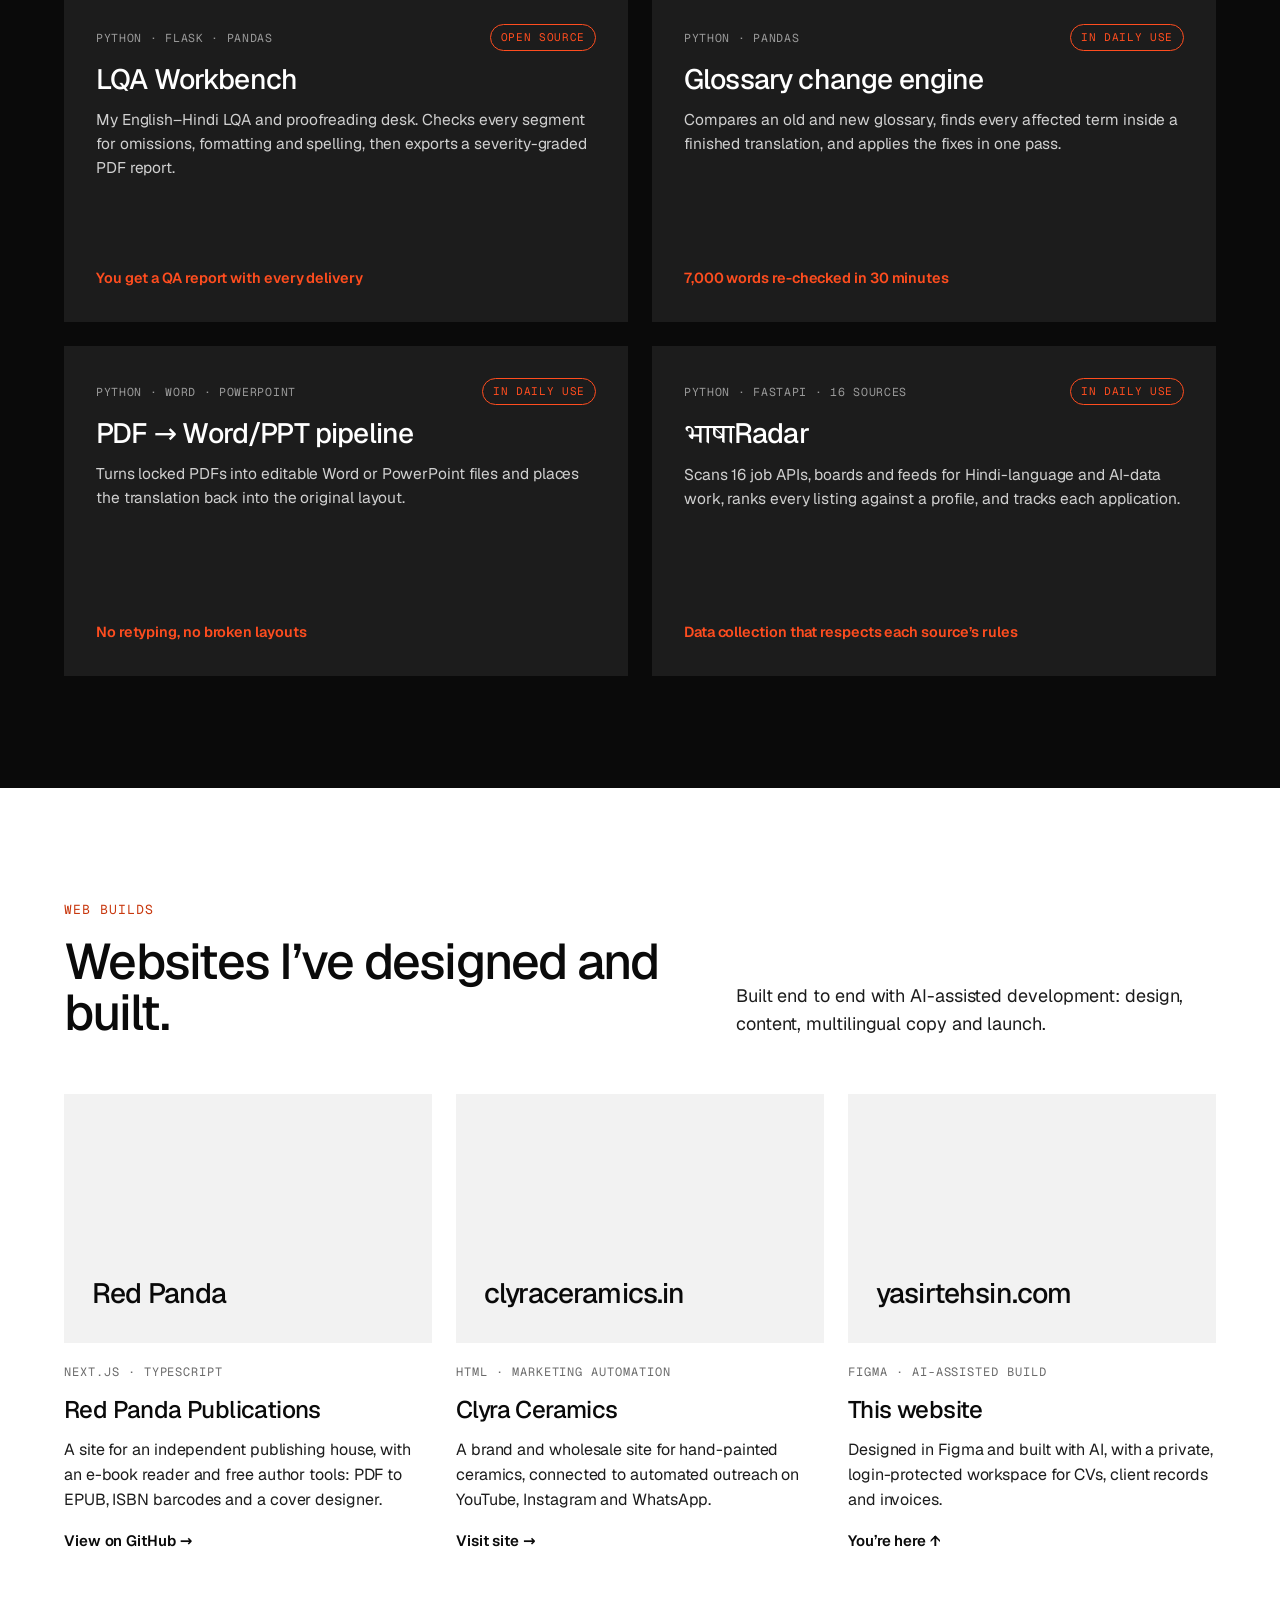
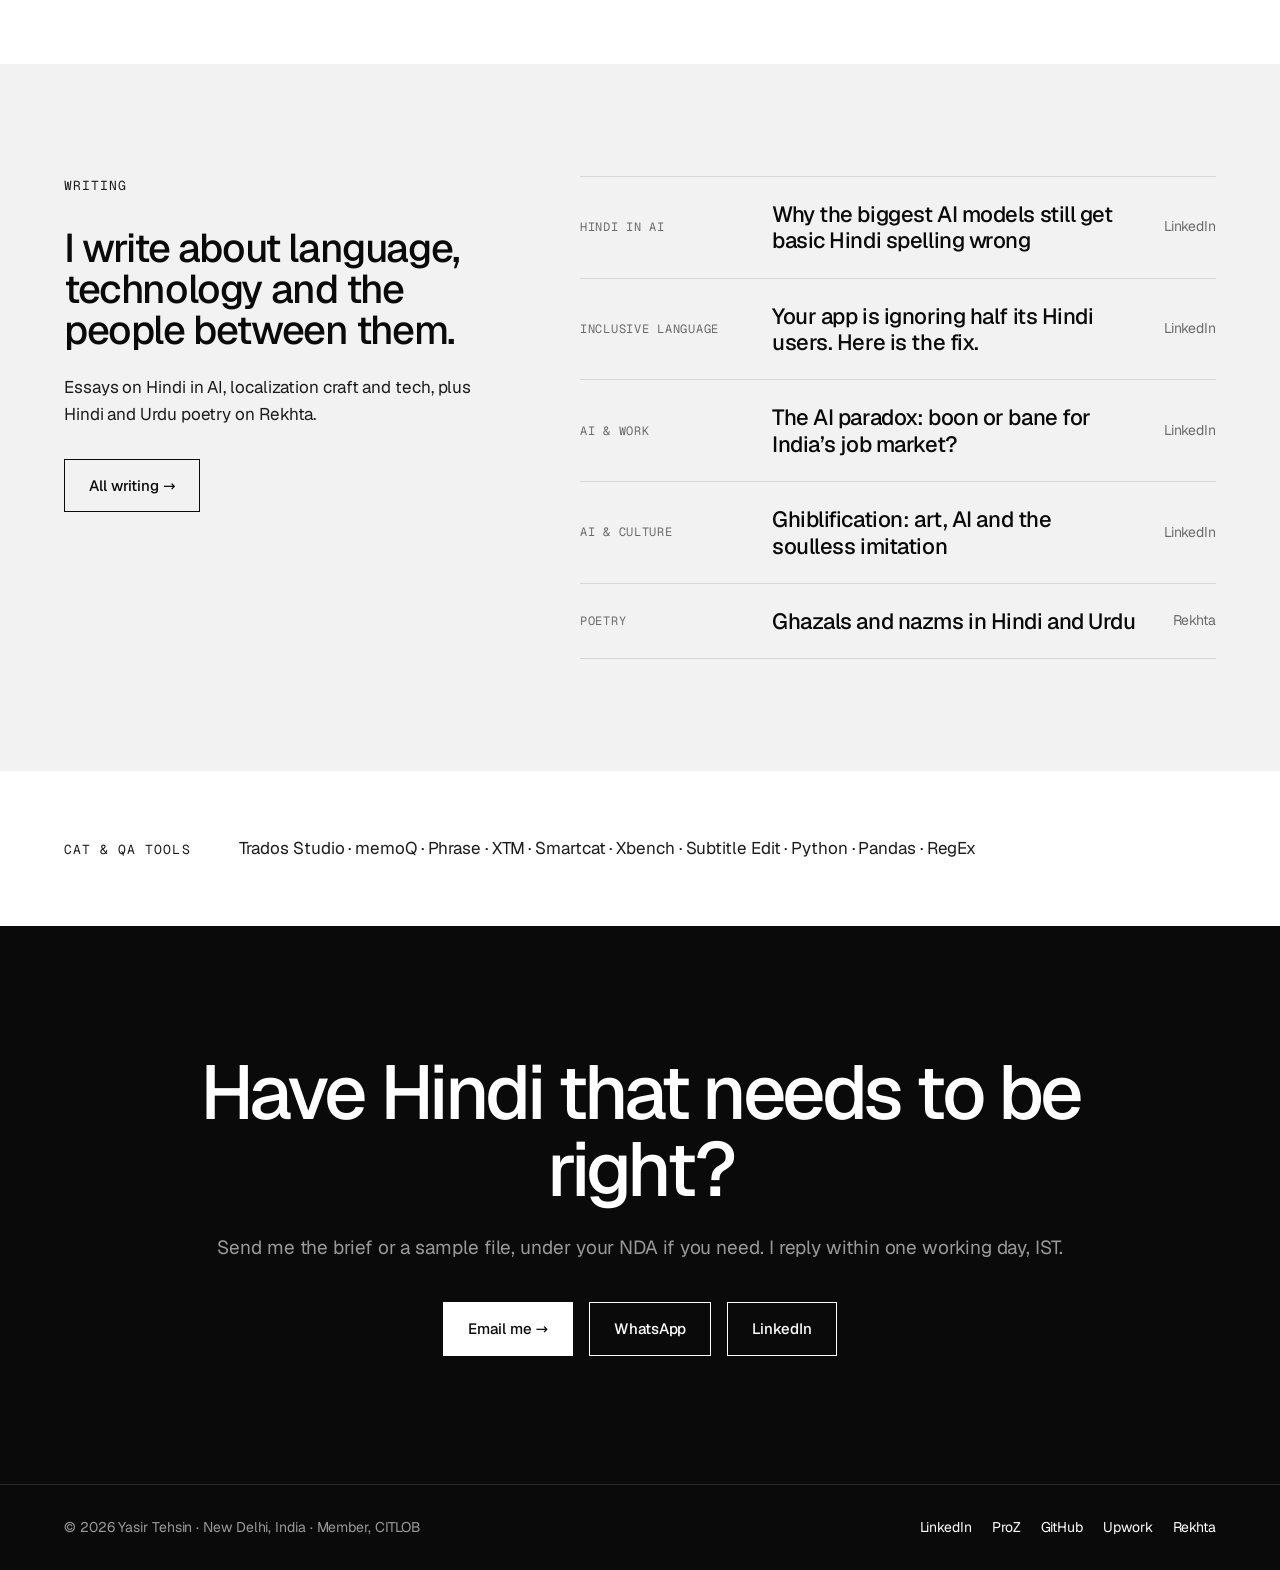
==== commit 6f16210e: "Toolkit: remove ZOPE AI; 2x2 tool grid Co-Authored-By: Claude Opus 5.5 <noreply@anthropic.com> Claud" ====
--- a/index.html
+++ b/index.html
@@ -207,9 +207,9 @@
           <p class="eyebrow">My toolkit</p>
           <h2 class="h2">Tools I built for my own work.</h2>
         </div>
-        <p class="lede">They support my judgement, never replace it. They catch the mechanical errors so my attention stays on meaning, tone and culture.</p>
-      </div>
-      <div class="grid-3">
+        <p class="lede">They support my judgement, never replace it. They catch the mechanical errors so my attention stays on meaning, tone and culture. Built with Python, Pandas, RegEx, Flask and FastAPI, all running offline.</p>
+      </div>
+      <div class="grid-2 tools-grid">
         <article class="tool">
           <div class="top"><span class="stack">Python · Flask · Pandas</span><span class="status">Open source</span></div>
           <h3>LQA Workbench</h3>
@@ -229,21 +229,11 @@
           <span class="result">No retyping, no broken layouts</span>
         </article>
         <article class="tool">
-          <div class="top"><span class="stack">Browser app · pdf.js</span><span class="status">Live</span></div>
-          <h3>ZOPE AI</h3>
-          <p>A localisation and publishing workbench I built: multilingual QA checks, a PDF-to-EPUB converter, and quote and sample requests in one place.</p>
-          <a class="result" href="https://zopeai.com" rel="noopener">zopeai.com →</a>
-        </article>
-        <article class="tool">
           <div class="top"><span class="stack">Python · FastAPI · 16 sources</span><span class="status">In daily use</span></div>
           <h3><span class="deva" lang="hi">भाषा</span>Radar</h3>
           <p>Scans 16 job APIs, boards and feeds for Hindi-language and AI-data work, ranks every listing against a profile, and tracks each application.</p>
           <span class="result">Data collection that respects each source’s rules</span>
         </article>
-        <div class="tool tool--tile">
-          <span class="stack" style="color:var(--accent)">Toolkit</span>
-          <p class="list">Python · Pandas · RegEx · Flask · FastAPI · Jupyter · all running offline</p>
-        </div>
       </div>
     </div>
   </section>
--- a/assets/site.css
+++ b/assets/site.css
@@ -249,3 +249,4 @@
 
 .grid-2 { display: grid; grid-template-columns: 1fr 1fr; gap: 48px; }
 @media (max-width: 760px) { .grid-2 { grid-template-columns: 1fr; } }
+.tools-grid { gap: 24px; }
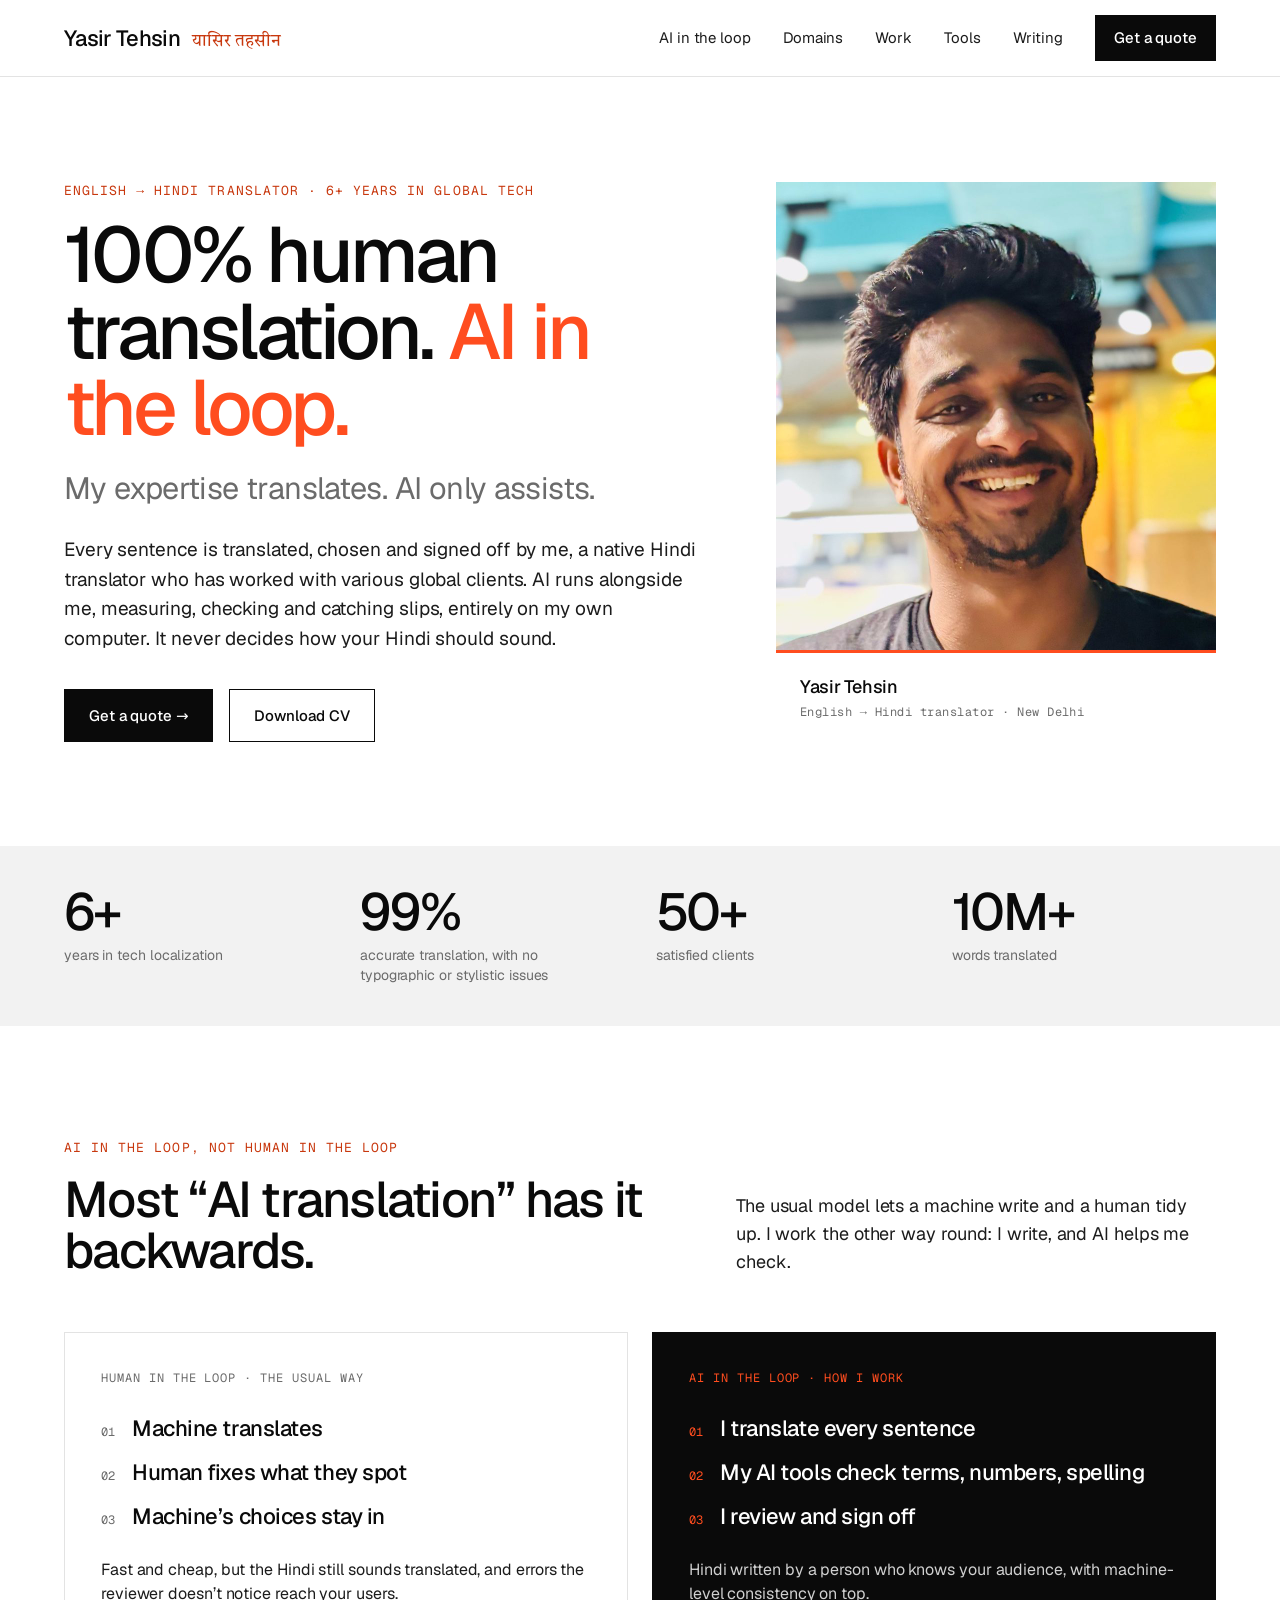
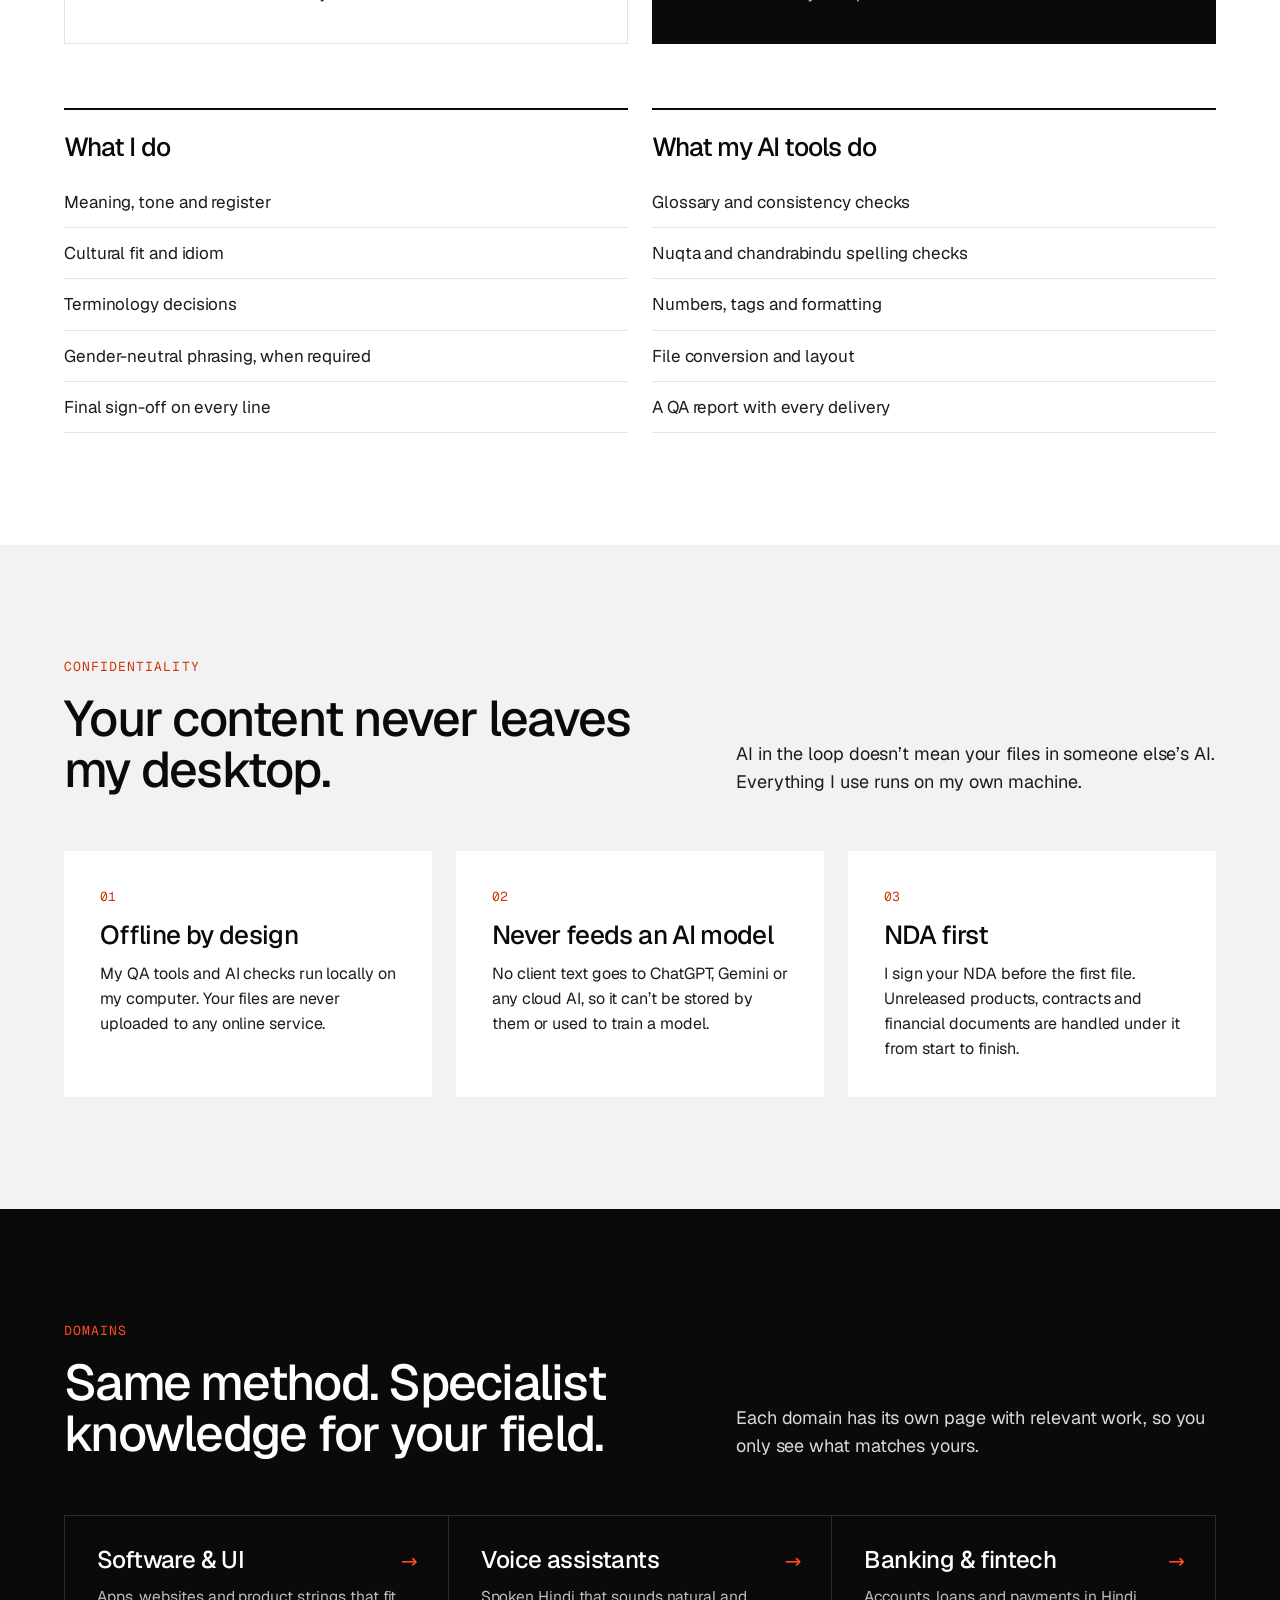
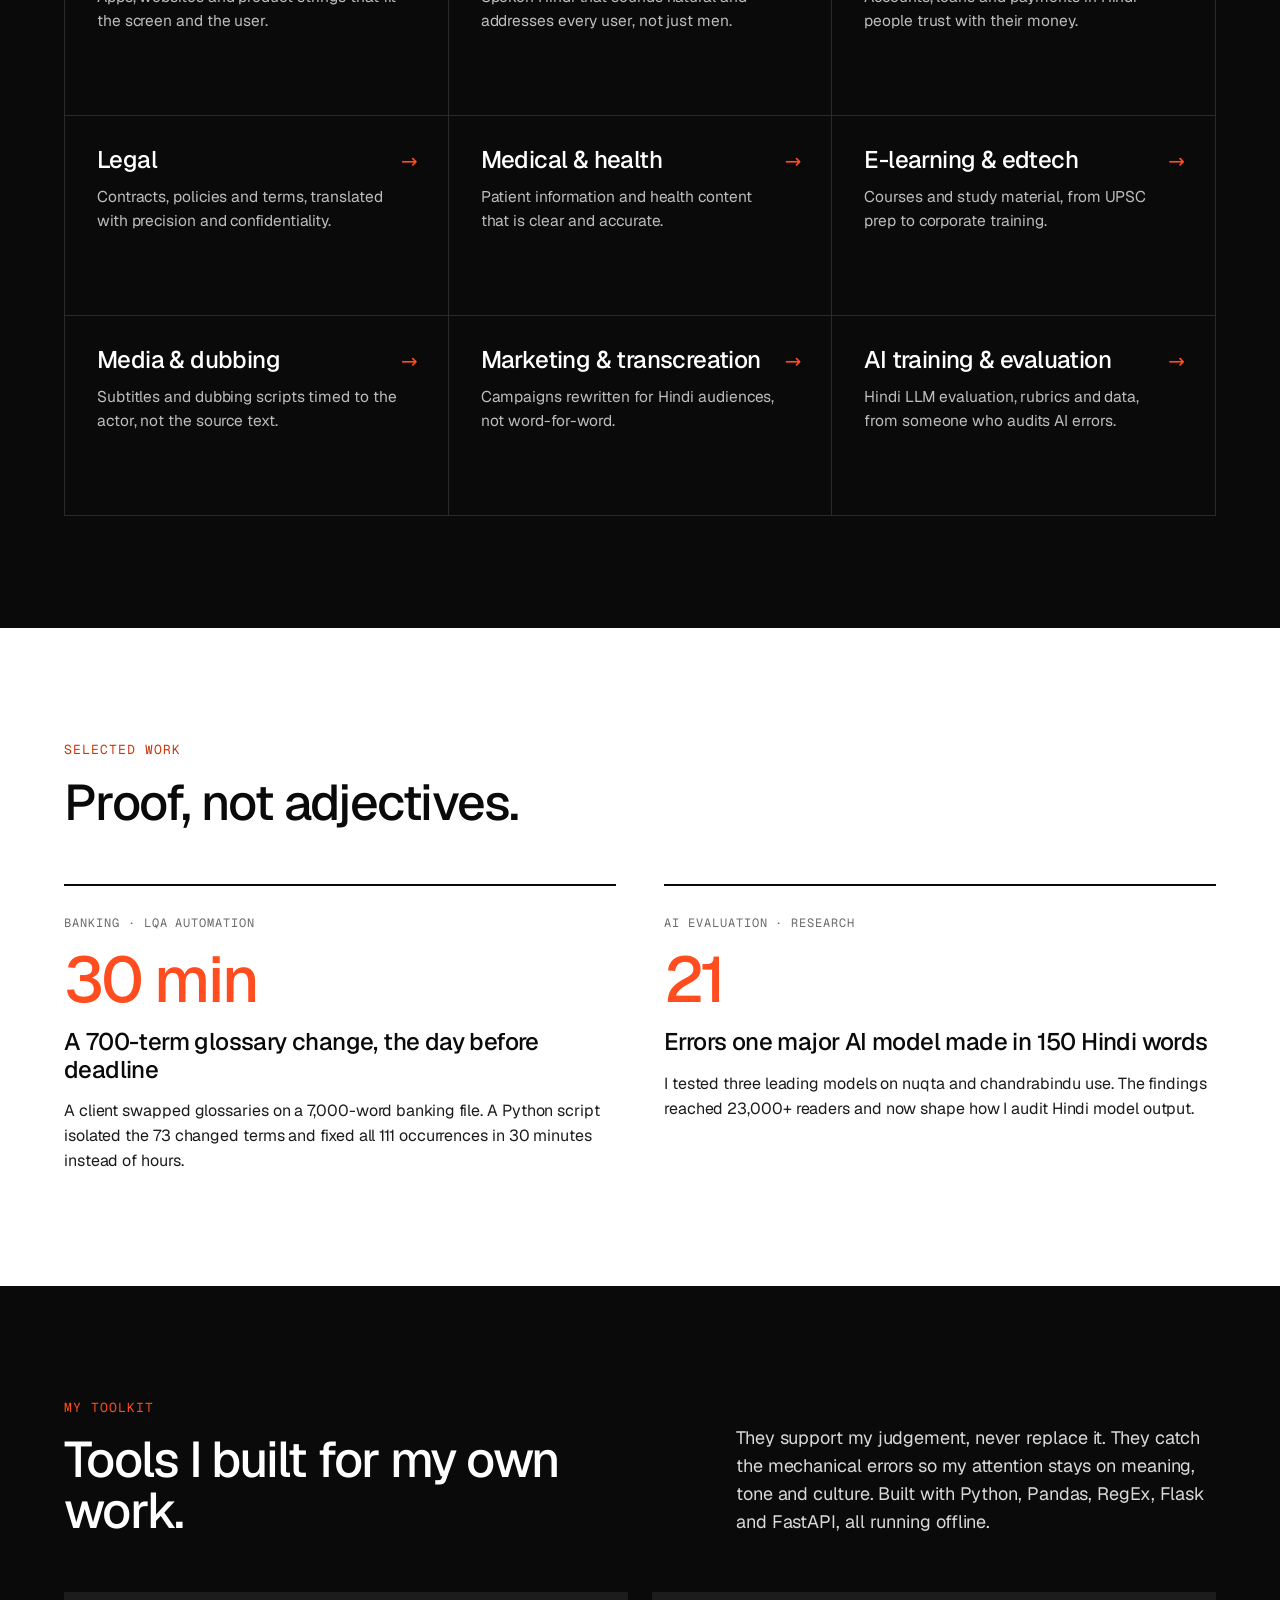
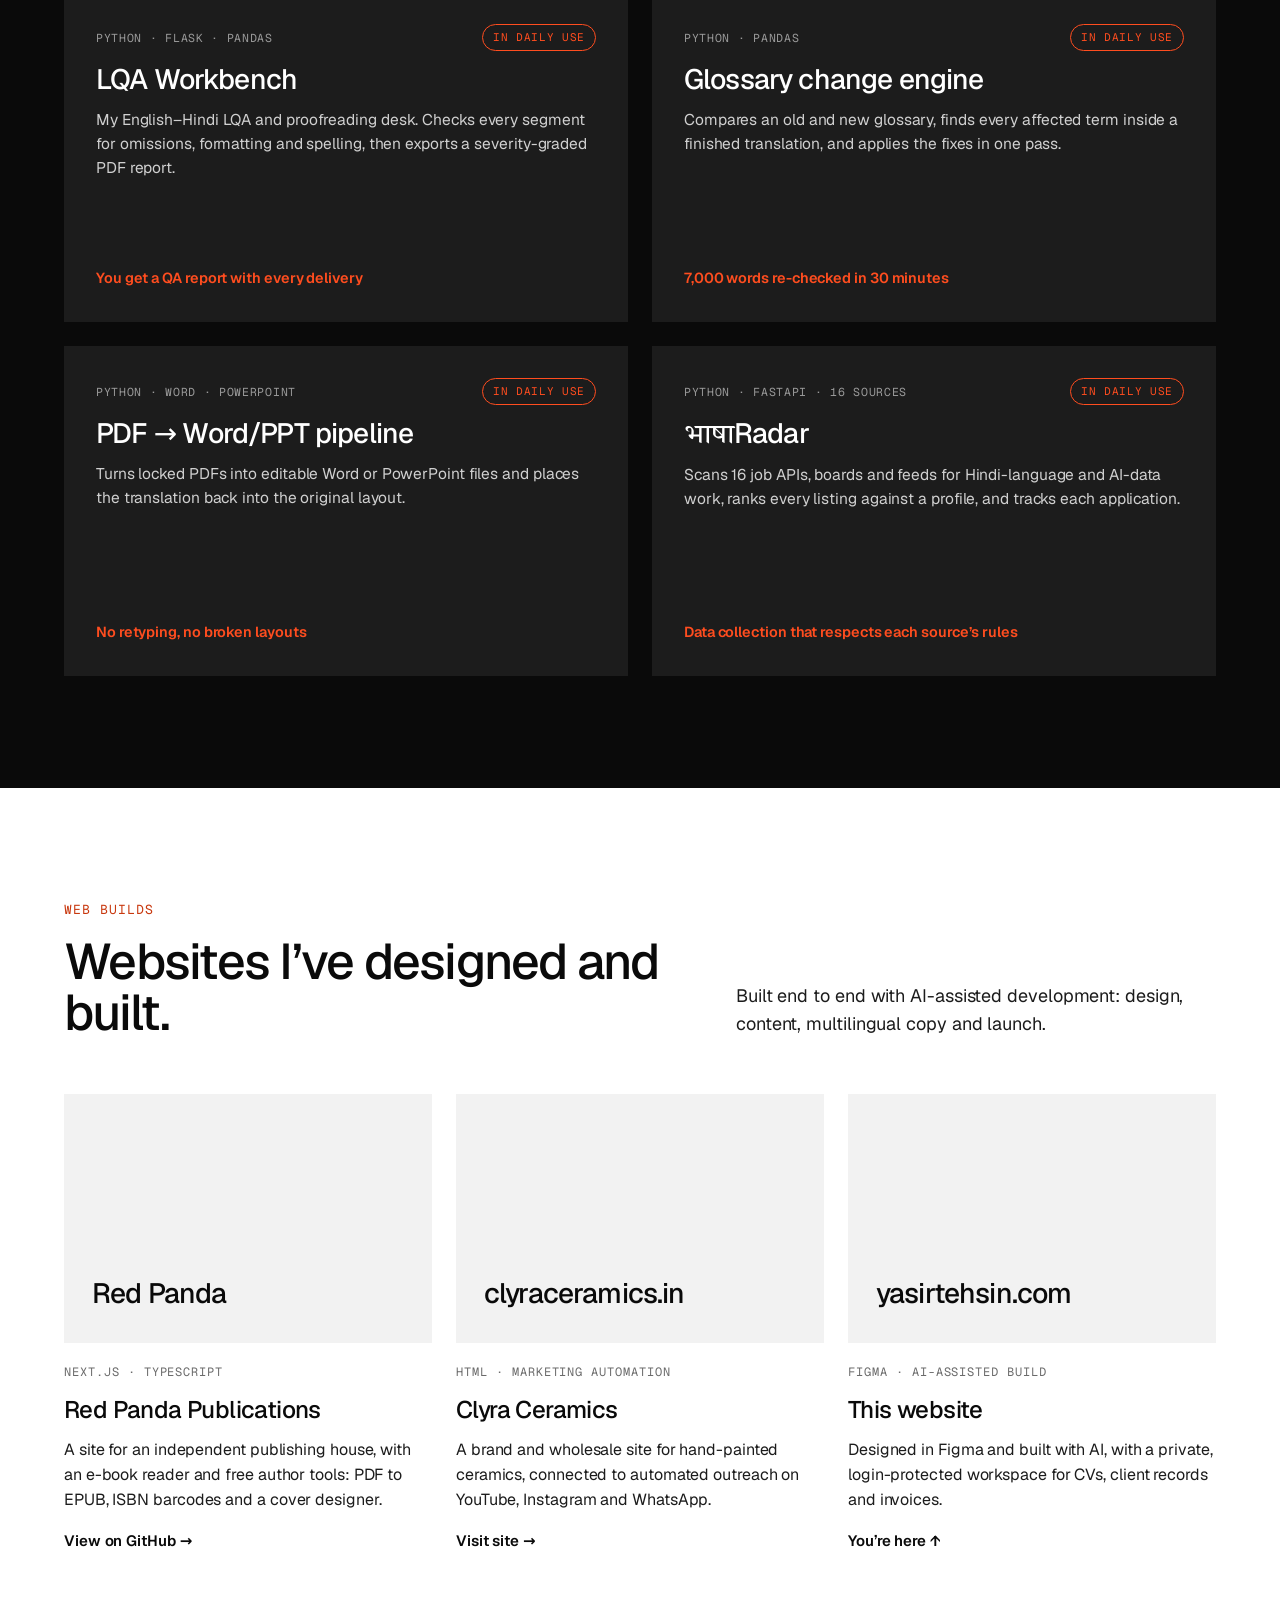
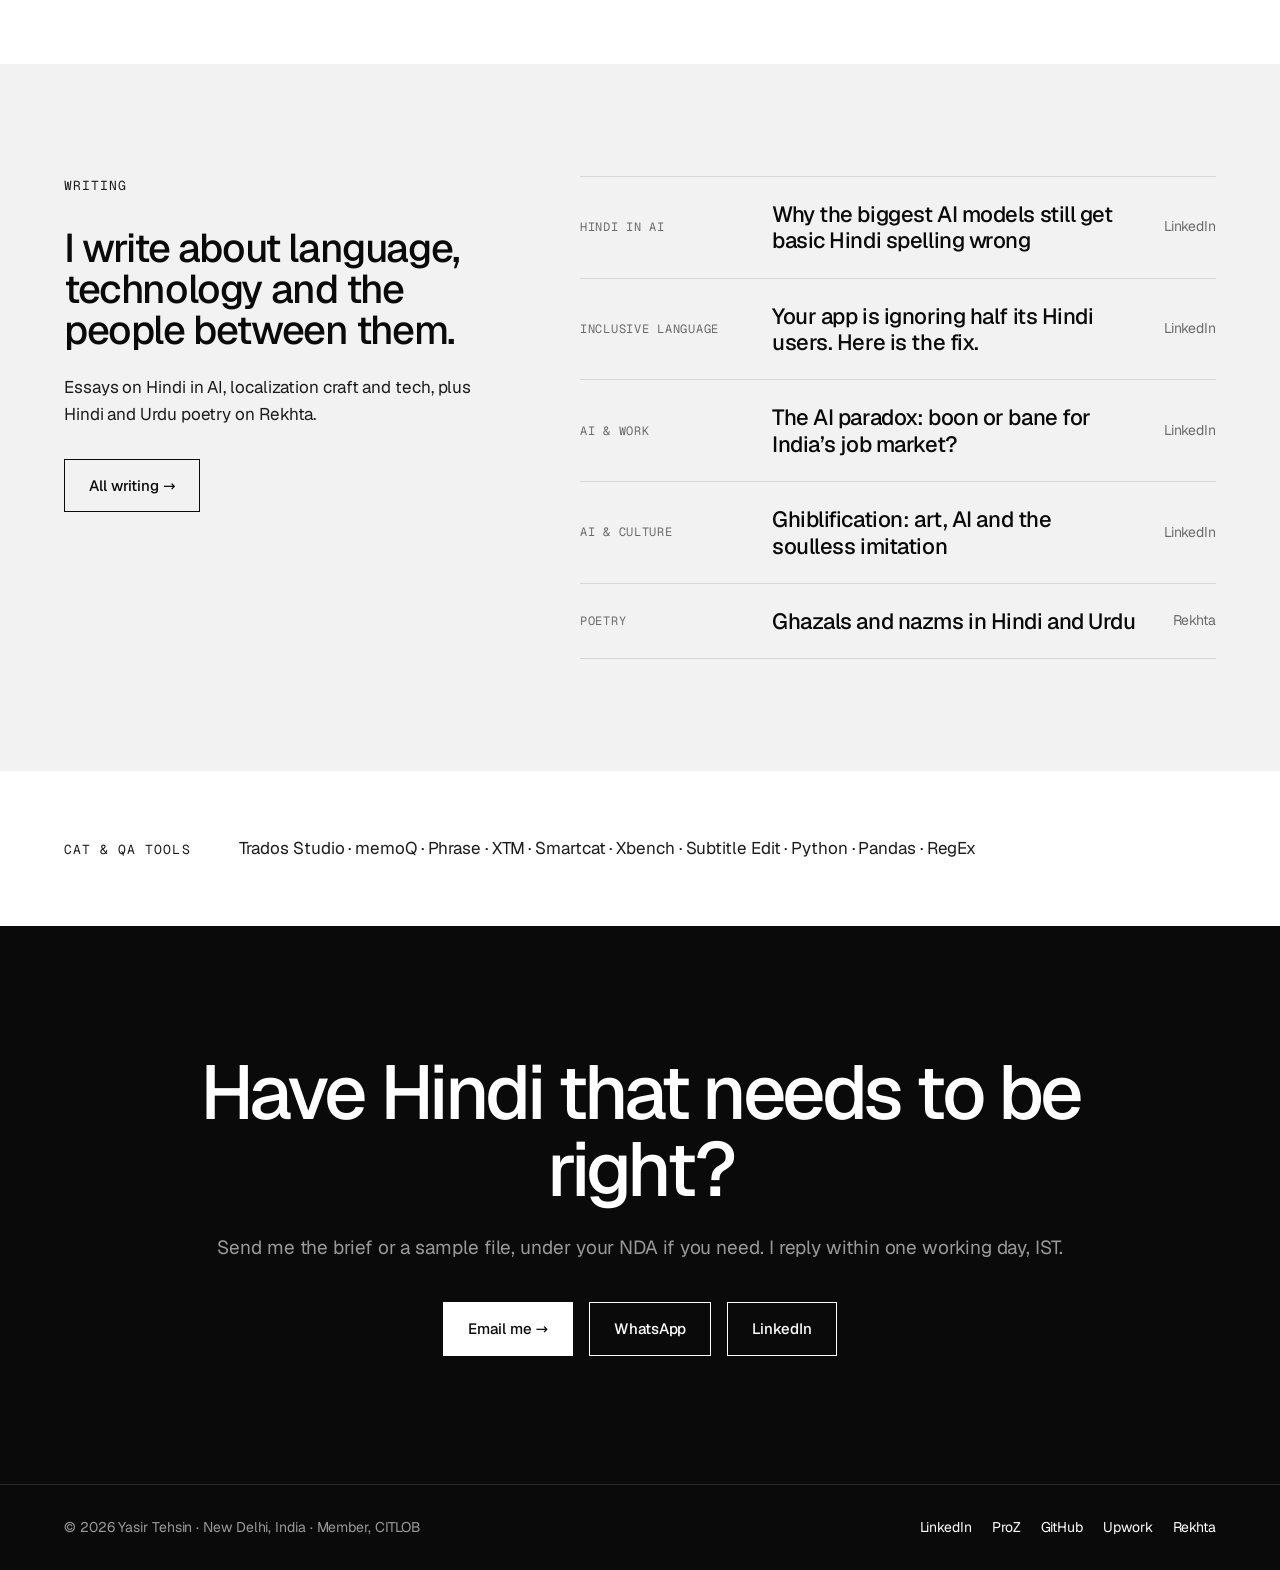
==== commit 04ff237a: "Toolkit: LQA Workbench status 'In daily use' Co-Authored-By: Claude Opus 5.5 <noreply@anthropic.com>" ====
--- a/index.html
+++ b/index.html
@@ -211,7 +211,7 @@
       </div>
       <div class="grid-2 tools-grid">
         <article class="tool">
-          <div class="top"><span class="stack">Python · Flask · Pandas</span><span class="status">Open source</span></div>
+          <div class="top"><span class="stack">Python · Flask · Pandas</span><span class="status">In daily use</span></div>
           <h3>LQA Workbench</h3>
           <p>My English–Hindi LQA and proofreading desk. Checks every segment for omissions, formatting and spelling, then exports a severity-graded PDF report.</p>
           <span class="result">You get a QA report with every delivery</span>
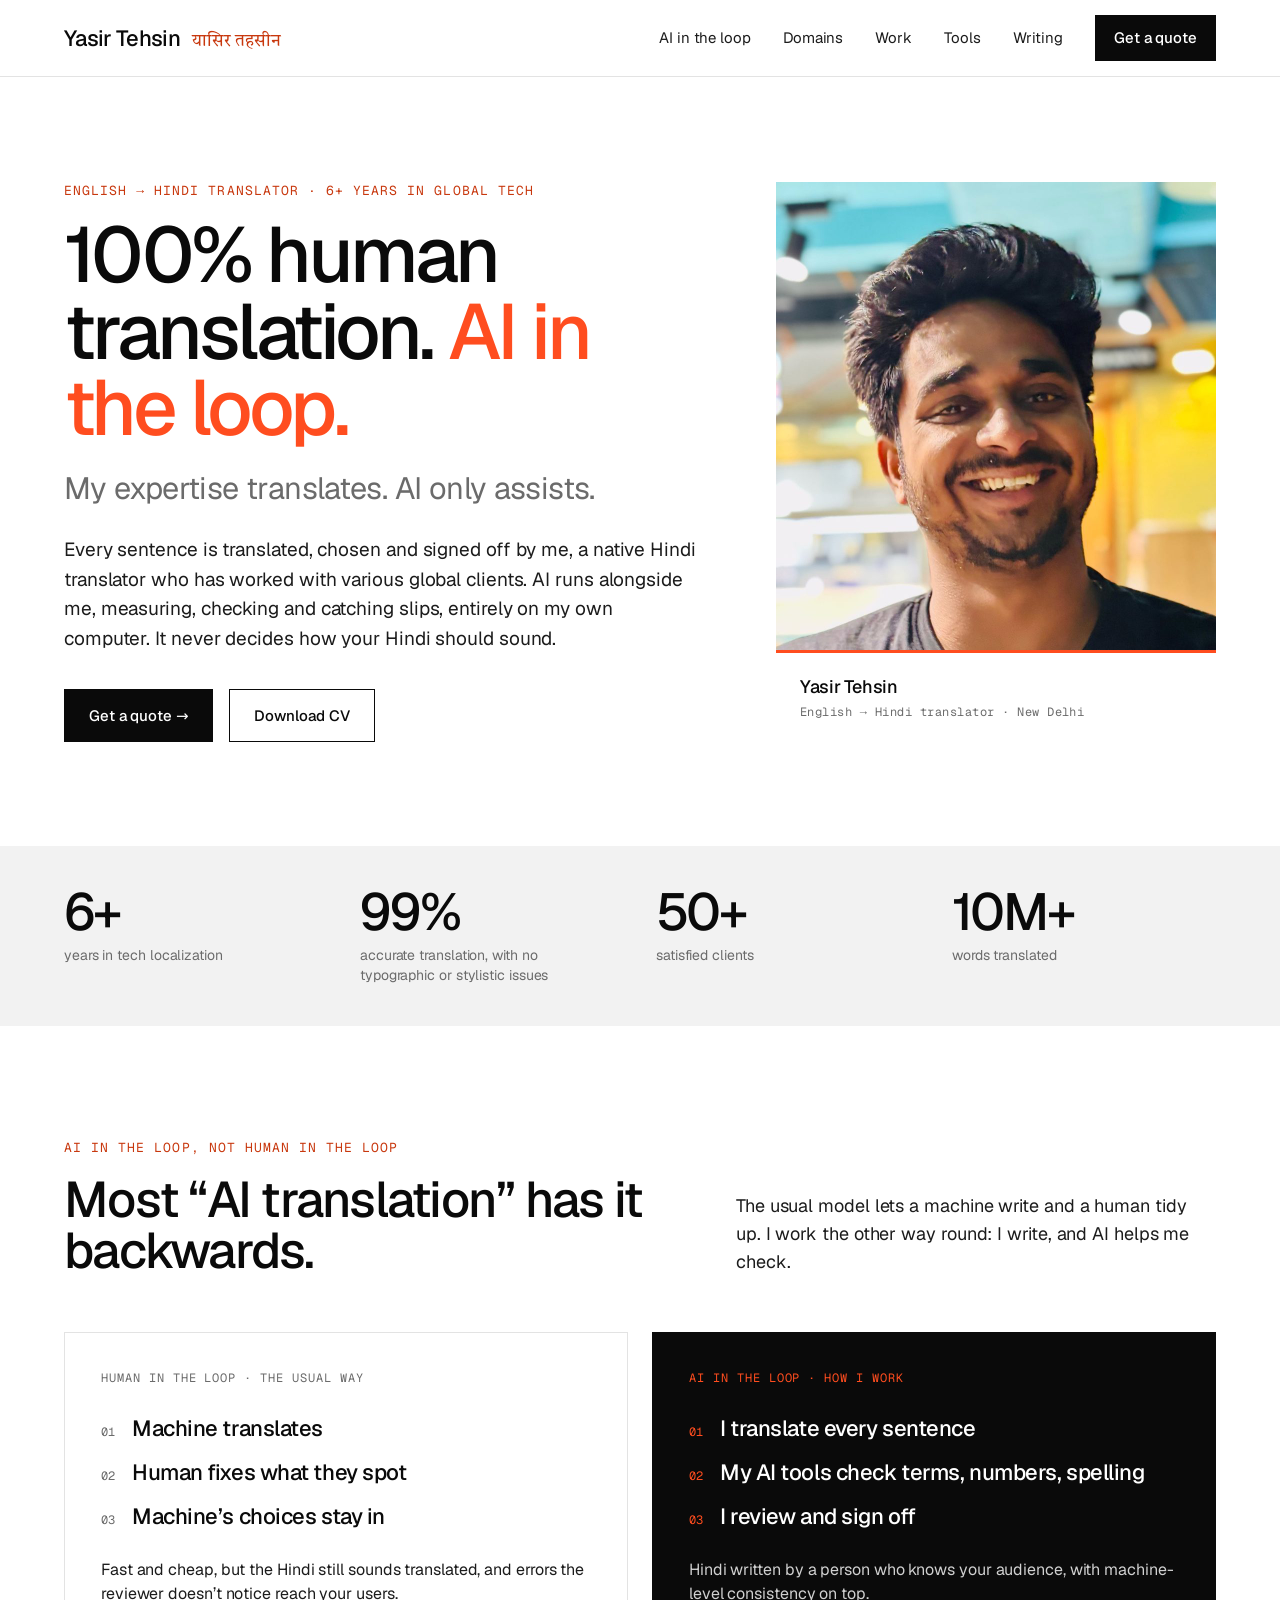
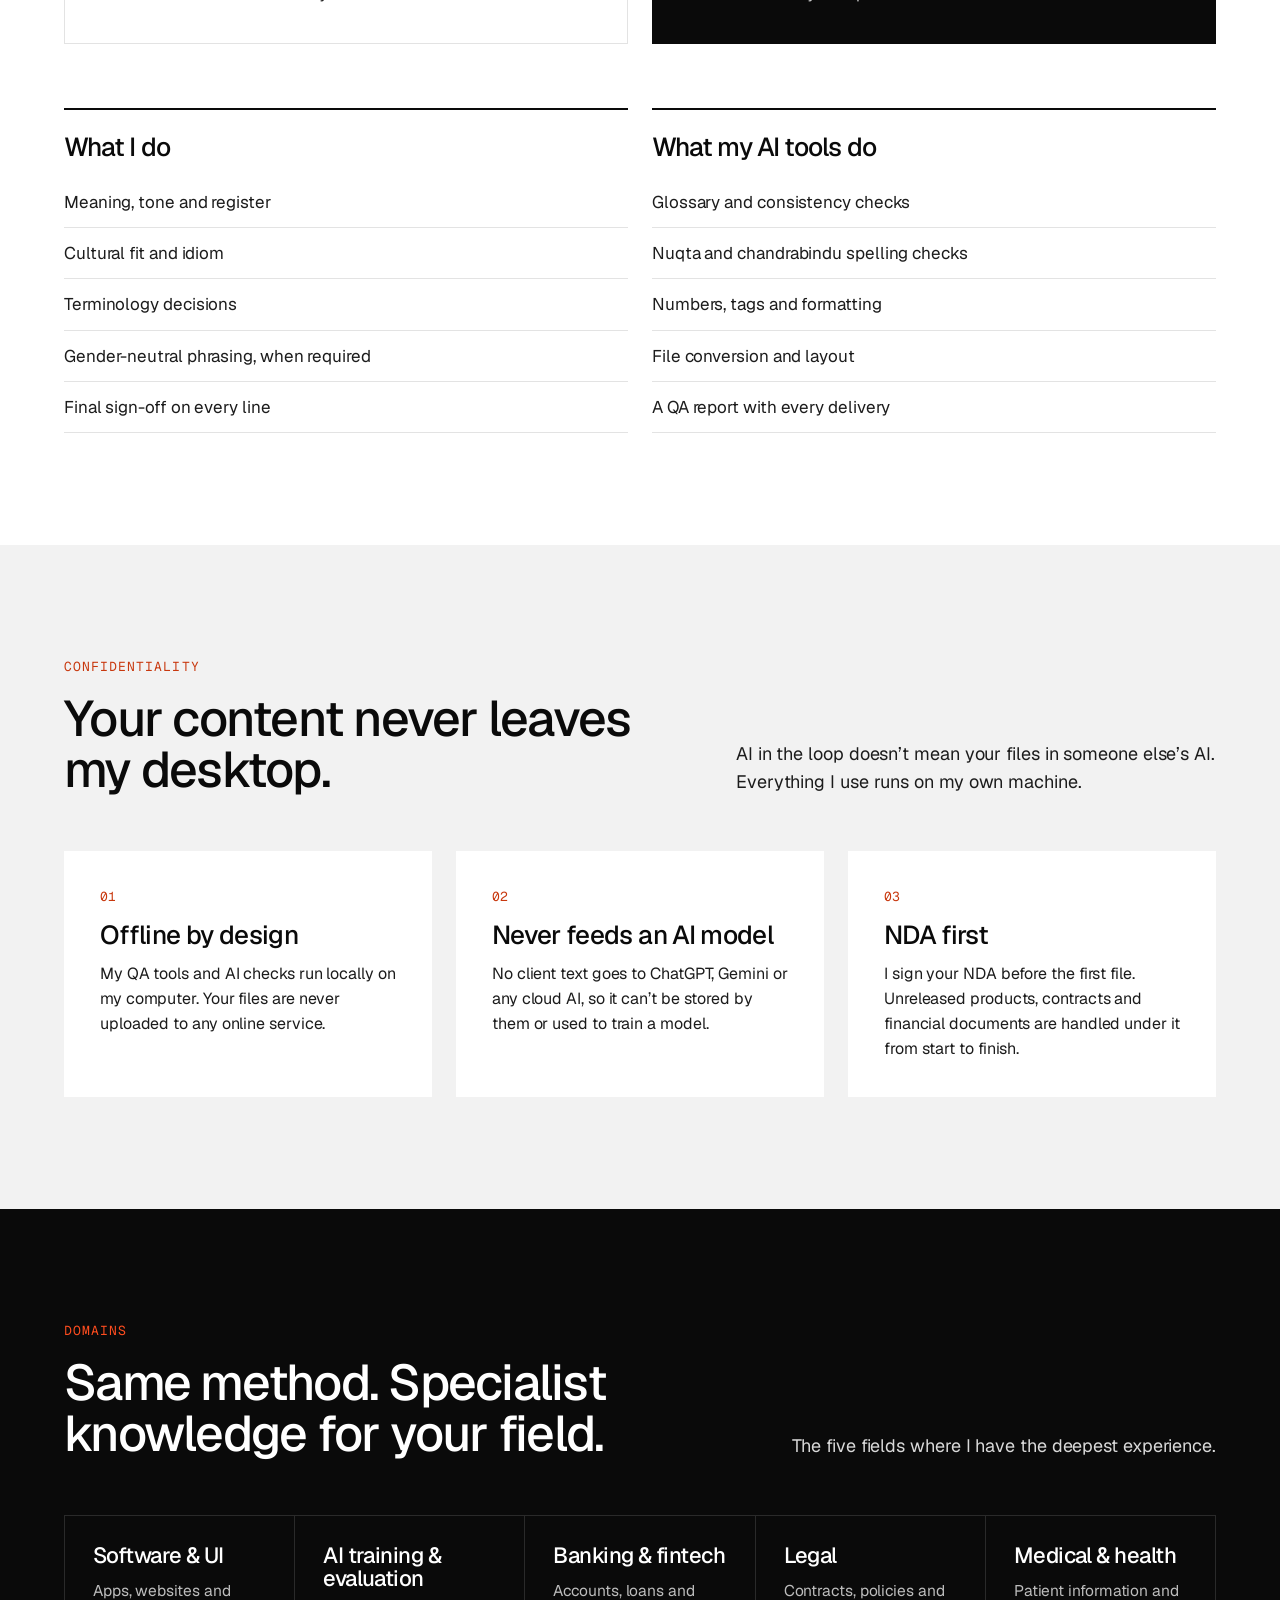
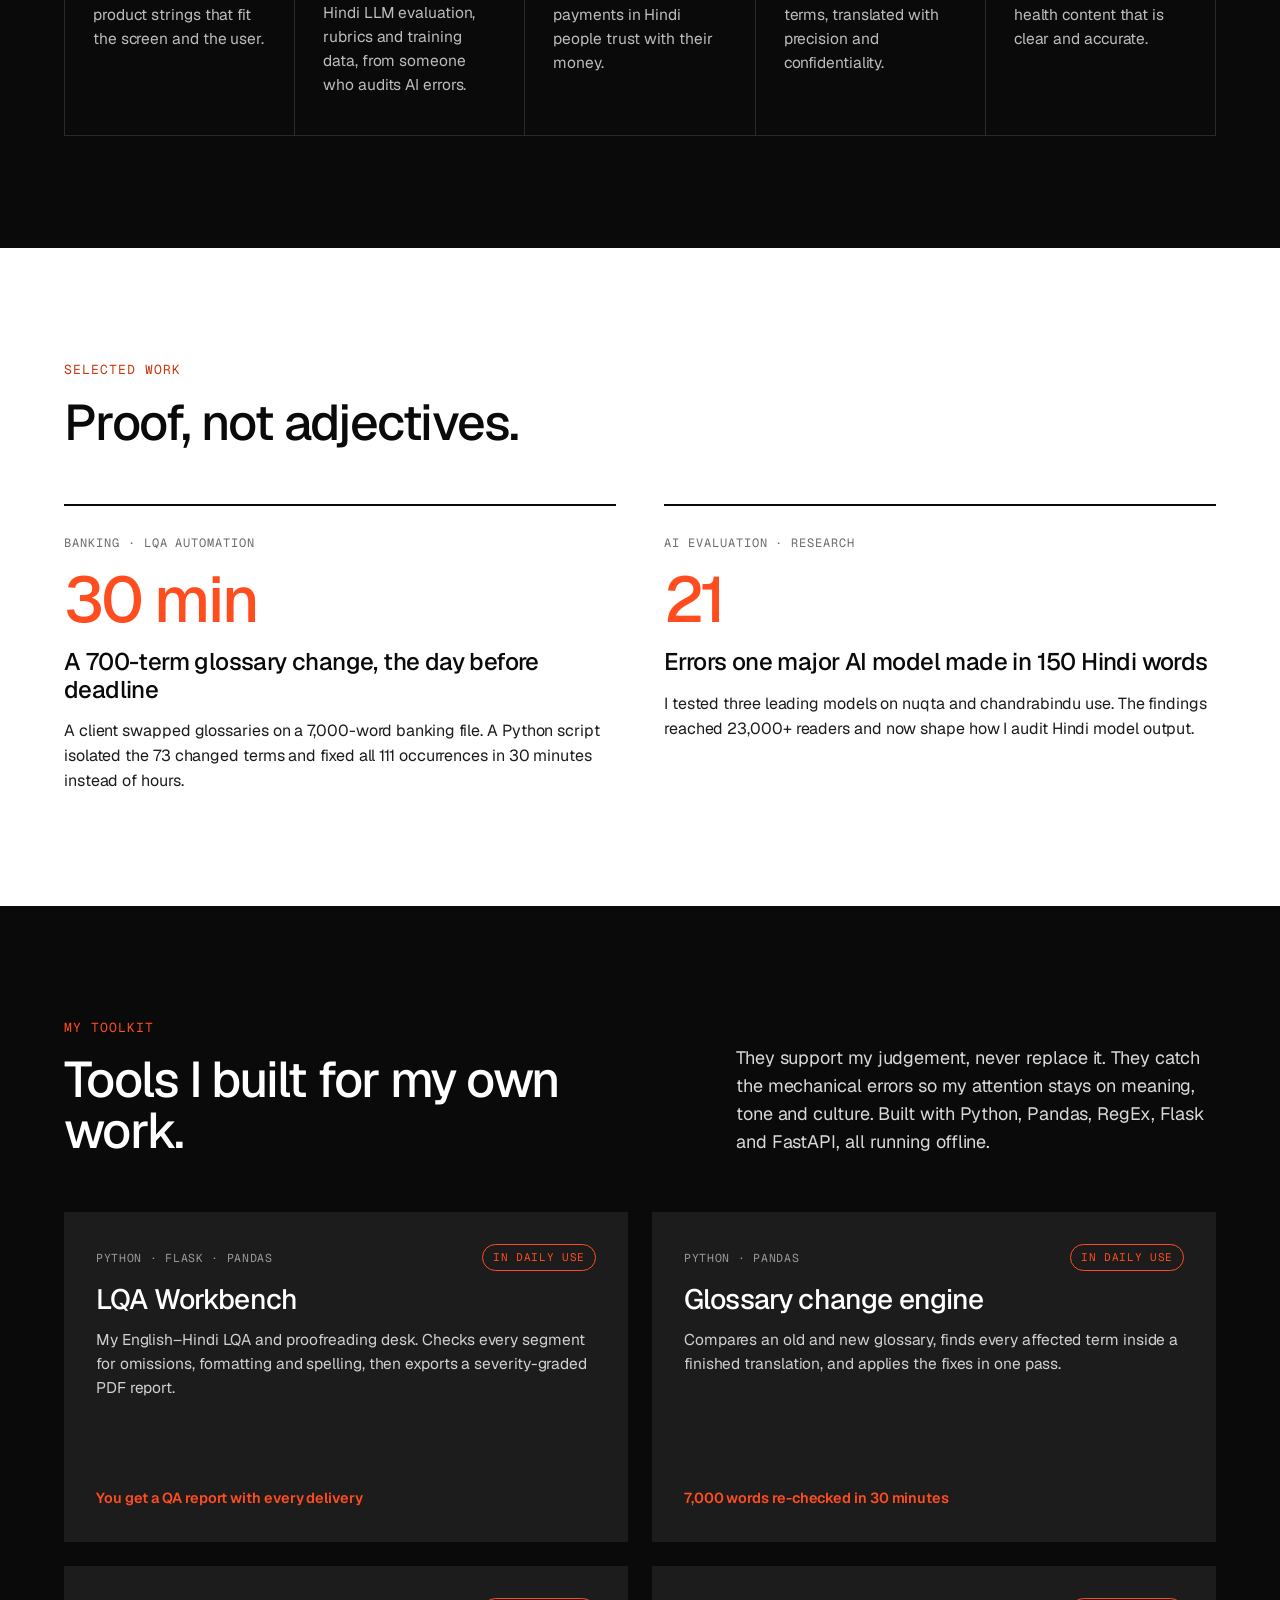
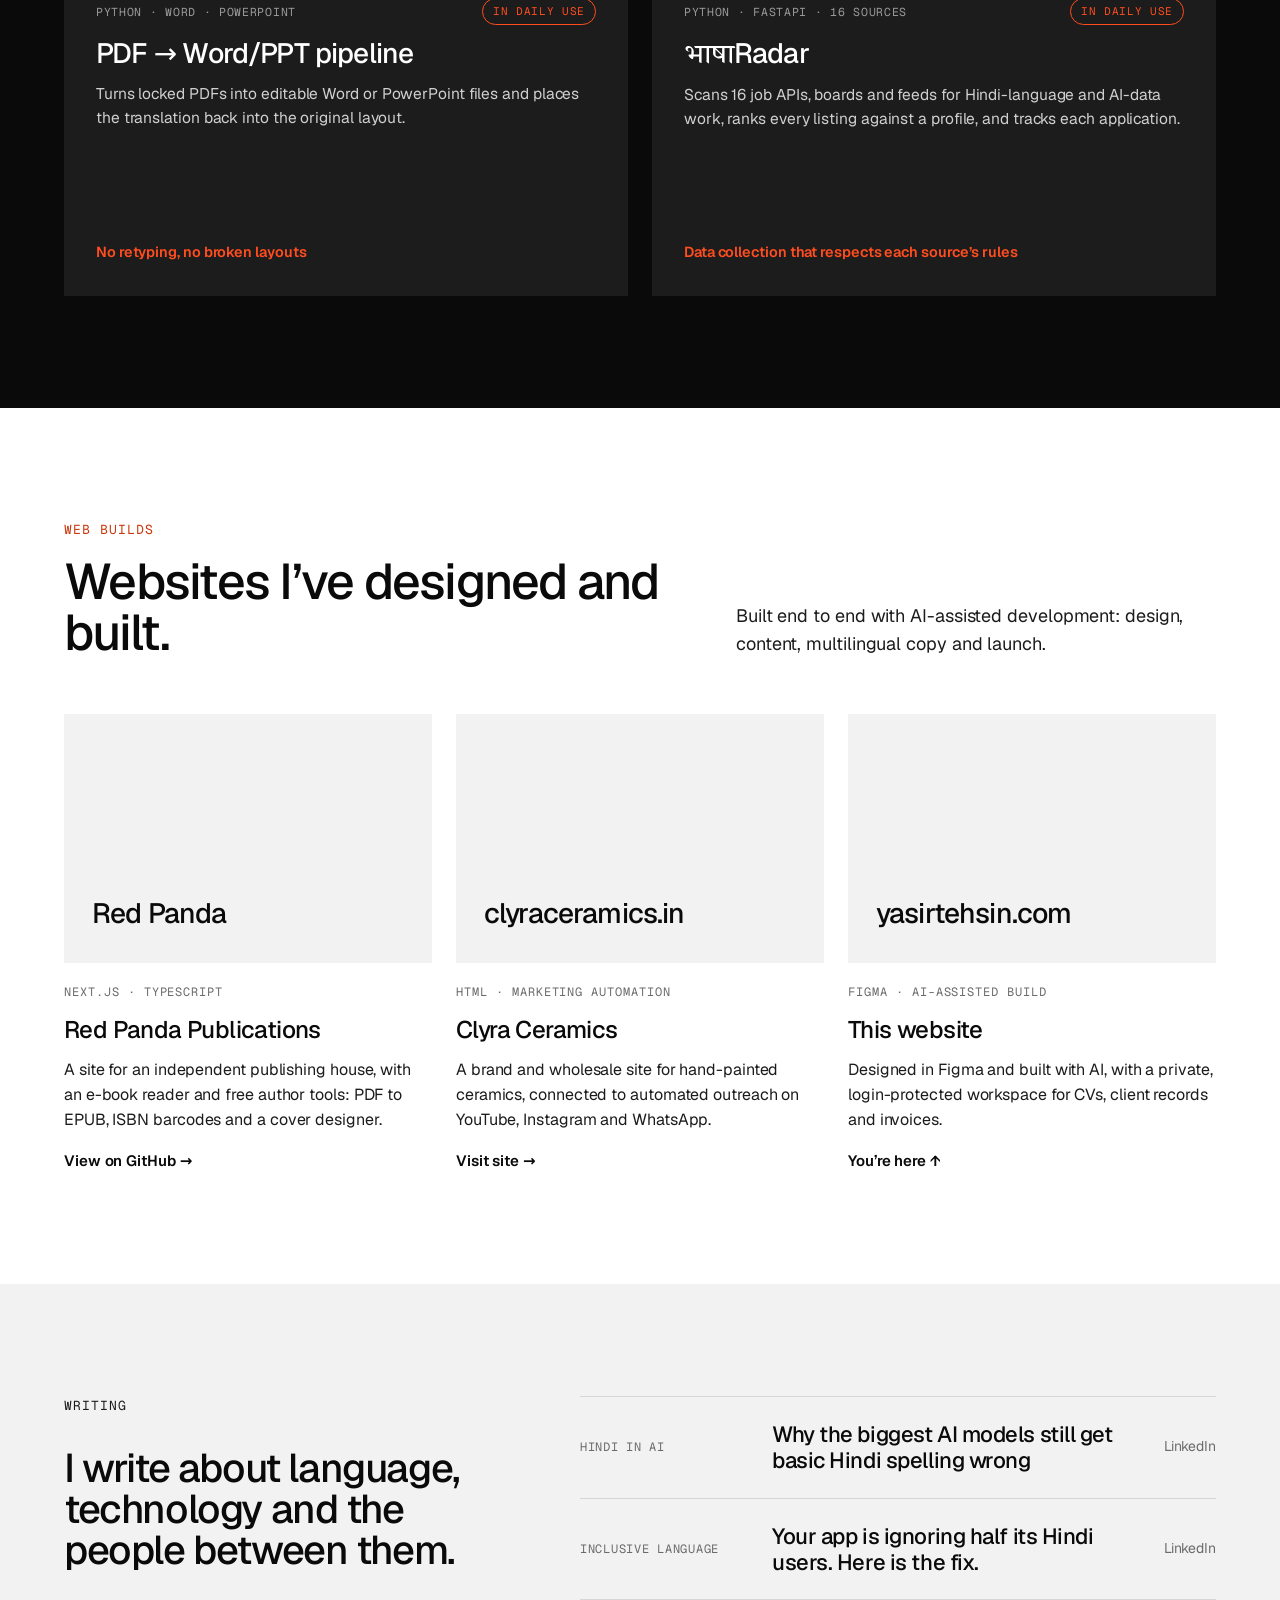
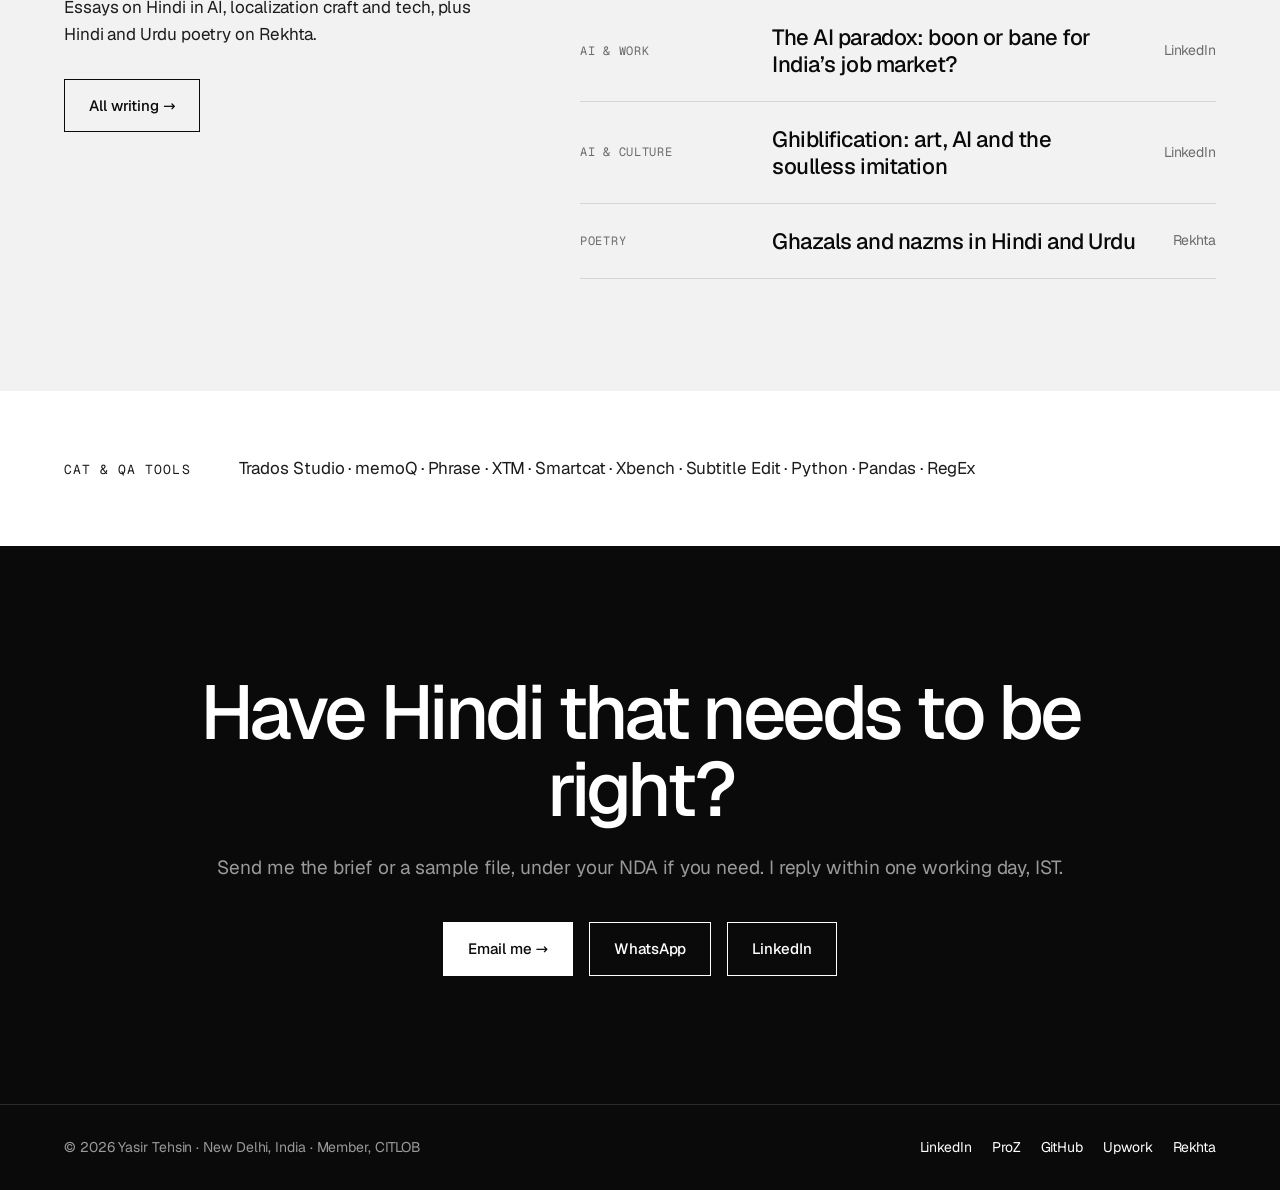
==== commit 2b4f752c: "Domains: cut to five fields, no per-domain pages Co-Authored-By: Claude Opus 5.5 <noreply@anthropic." ====
--- a/index.html
+++ b/index.html
@@ -163,18 +163,14 @@
           <p class="eyebrow">Domains</p>
           <h2 class="h2">Same method. Specialist knowledge for your field.</h2>
         </div>
-        <p class="lede">Each domain has its own page with relevant work, so you only see what matches yours.</p>
+        <p class="lede">The five fields where I have the deepest experience.</p>
       </div>
       <div class="domain-grid">
-        <a class="domain" href="/domains/software/"><h3>Software &amp; UI</h3><p>Apps, websites and product strings that fit the screen and the user.</p><span class="arrow">→</span></a>
-        <a class="domain" href="/domains/voice-assistants/"><h3>Voice assistants</h3><p>Spoken Hindi that sounds natural and addresses every user, not just men.</p><span class="arrow">→</span></a>
-        <a class="domain" href="/domains/banking-fintech/"><h3>Banking &amp; fintech</h3><p>Accounts, loans and payments in Hindi people trust with their money.</p><span class="arrow">→</span></a>
-        <a class="domain" href="/domains/legal/"><h3>Legal</h3><p>Contracts, policies and terms, translated with precision and confidentiality.</p><span class="arrow">→</span></a>
-        <a class="domain" href="/domains/medical/"><h3>Medical &amp; health</h3><p>Patient information and health content that is clear and accurate.</p><span class="arrow">→</span></a>
-        <a class="domain" href="/domains/elearning/"><h3>E-learning &amp; edtech</h3><p>Courses and study material, from UPSC prep to corporate training.</p><span class="arrow">→</span></a>
-        <a class="domain" href="/domains/media-dubbing/"><h3>Media &amp; dubbing</h3><p>Subtitles and dubbing scripts timed to the actor, not the source text.</p><span class="arrow">→</span></a>
-        <a class="domain" href="/domains/marketing/"><h3>Marketing &amp; transcreation</h3><p>Campaigns rewritten for Hindi audiences, not word-for-word.</p><span class="arrow">→</span></a>
-        <a class="domain" href="/domains/ai-evaluation/"><h3>AI training &amp; evaluation</h3><p>Hindi LLM evaluation, rubrics and data, from someone who audits AI errors.</p><span class="arrow">→</span></a>
+        <div class="domain"><h3>Software &amp; UI</h3><p>Apps, websites and product strings that fit the screen and the user.</p></div>
+        <div class="domain"><h3>AI training &amp; evaluation</h3><p>Hindi LLM evaluation, rubrics and training data, from someone who audits AI errors.</p></div>
+        <div class="domain"><h3>Banking &amp; fintech</h3><p>Accounts, loans and payments in Hindi people trust with their money.</p></div>
+        <div class="domain"><h3>Legal</h3><p>Contracts, policies and terms, translated with precision and confidentiality.</p></div>
+        <div class="domain"><h3>Medical &amp; health</h3><p>Patient information and health content that is clear and accurate.</p></div>
       </div>
     </div>
   </section>
--- a/assets/site.css
+++ b/assets/site.css
@@ -250,3 +250,11 @@
 .grid-2 { display: grid; grid-template-columns: 1fr 1fr; gap: 48px; }
 @media (max-width: 760px) { .grid-2 { grid-template-columns: 1fr; } }
 .tools-grid { gap: 24px; }
+
+/* five-domain row */
+.domain-grid { grid-template-columns: repeat(5, 1fr); }
+.domain { min-height: 220px; padding: 28px; }
+.domain h3 { font-size: 22px; }
+@media (max-width: 1040px) { .domain-grid { grid-template-columns: 1fr 1fr; } }
+@media (max-width: 640px) { .domain-grid { grid-template-columns: 1fr; } .domain { min-height: 0; } }
+/* domain-grid--5 */
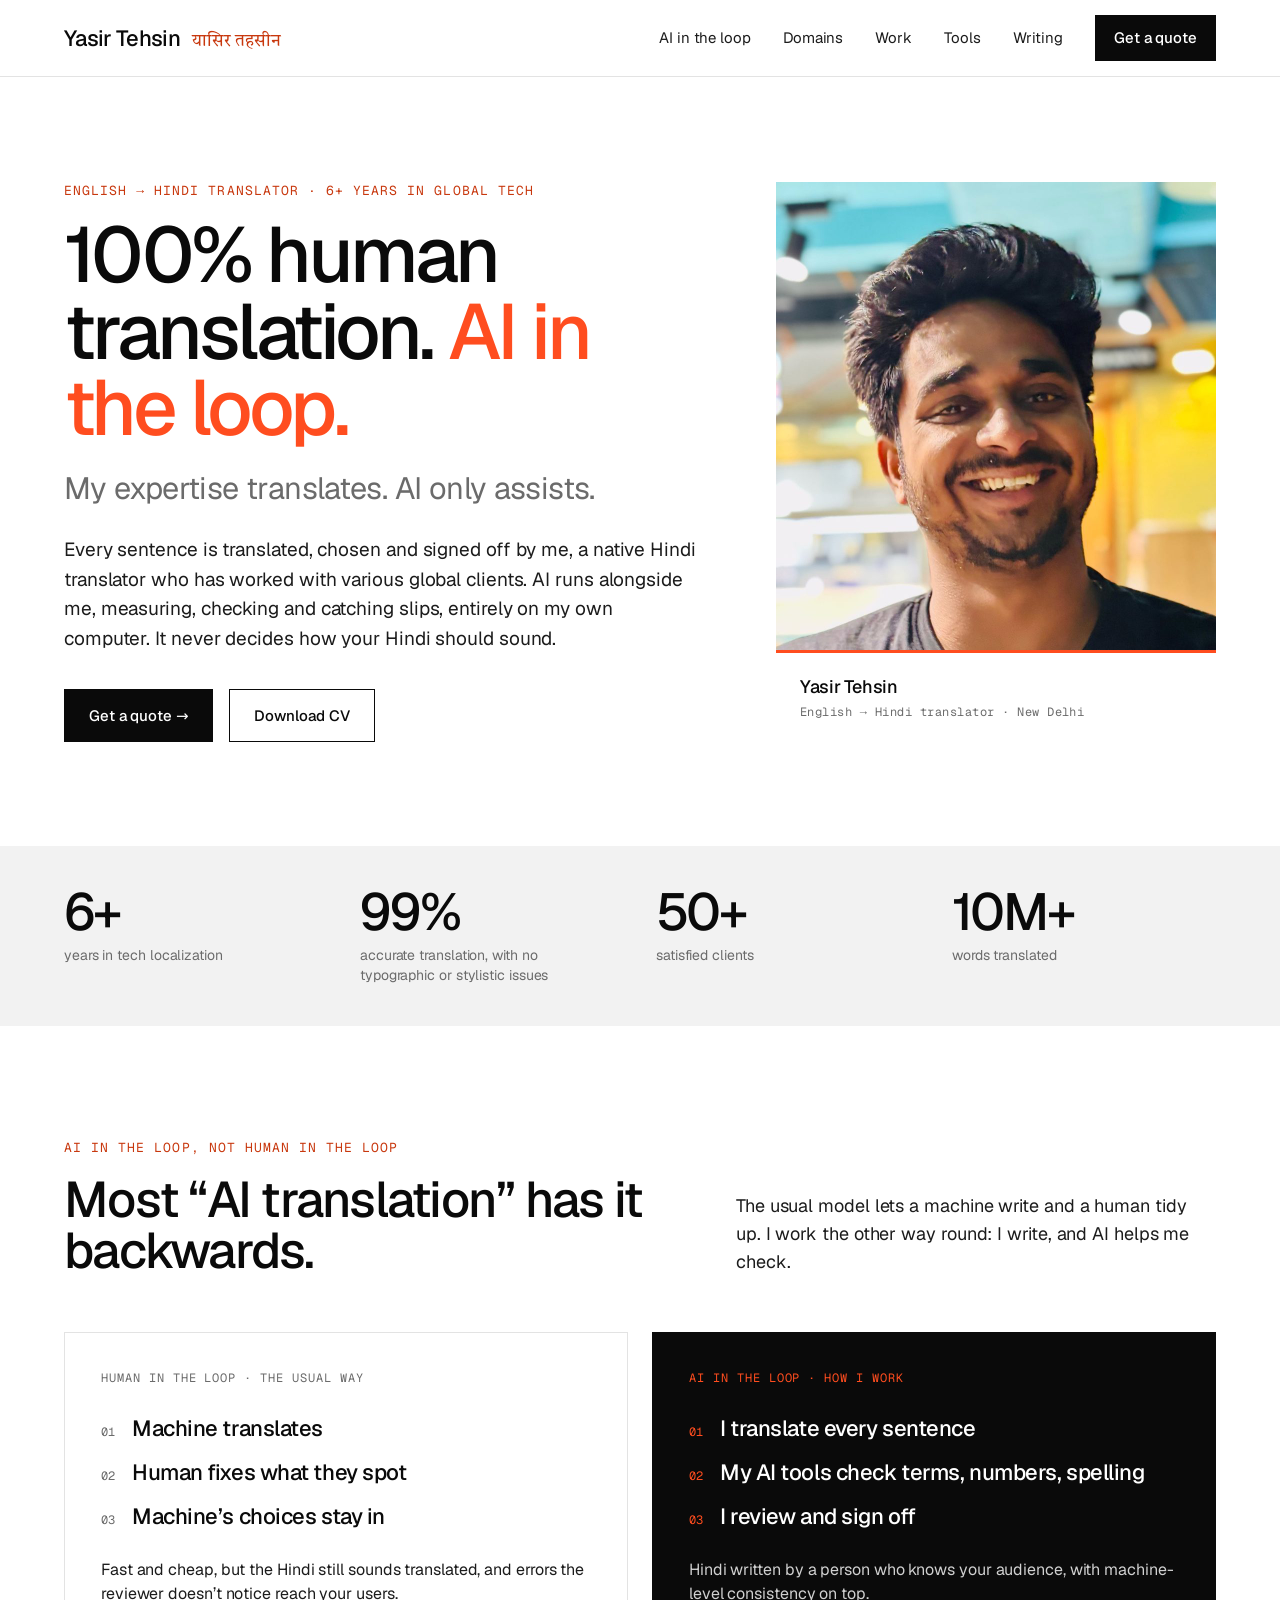
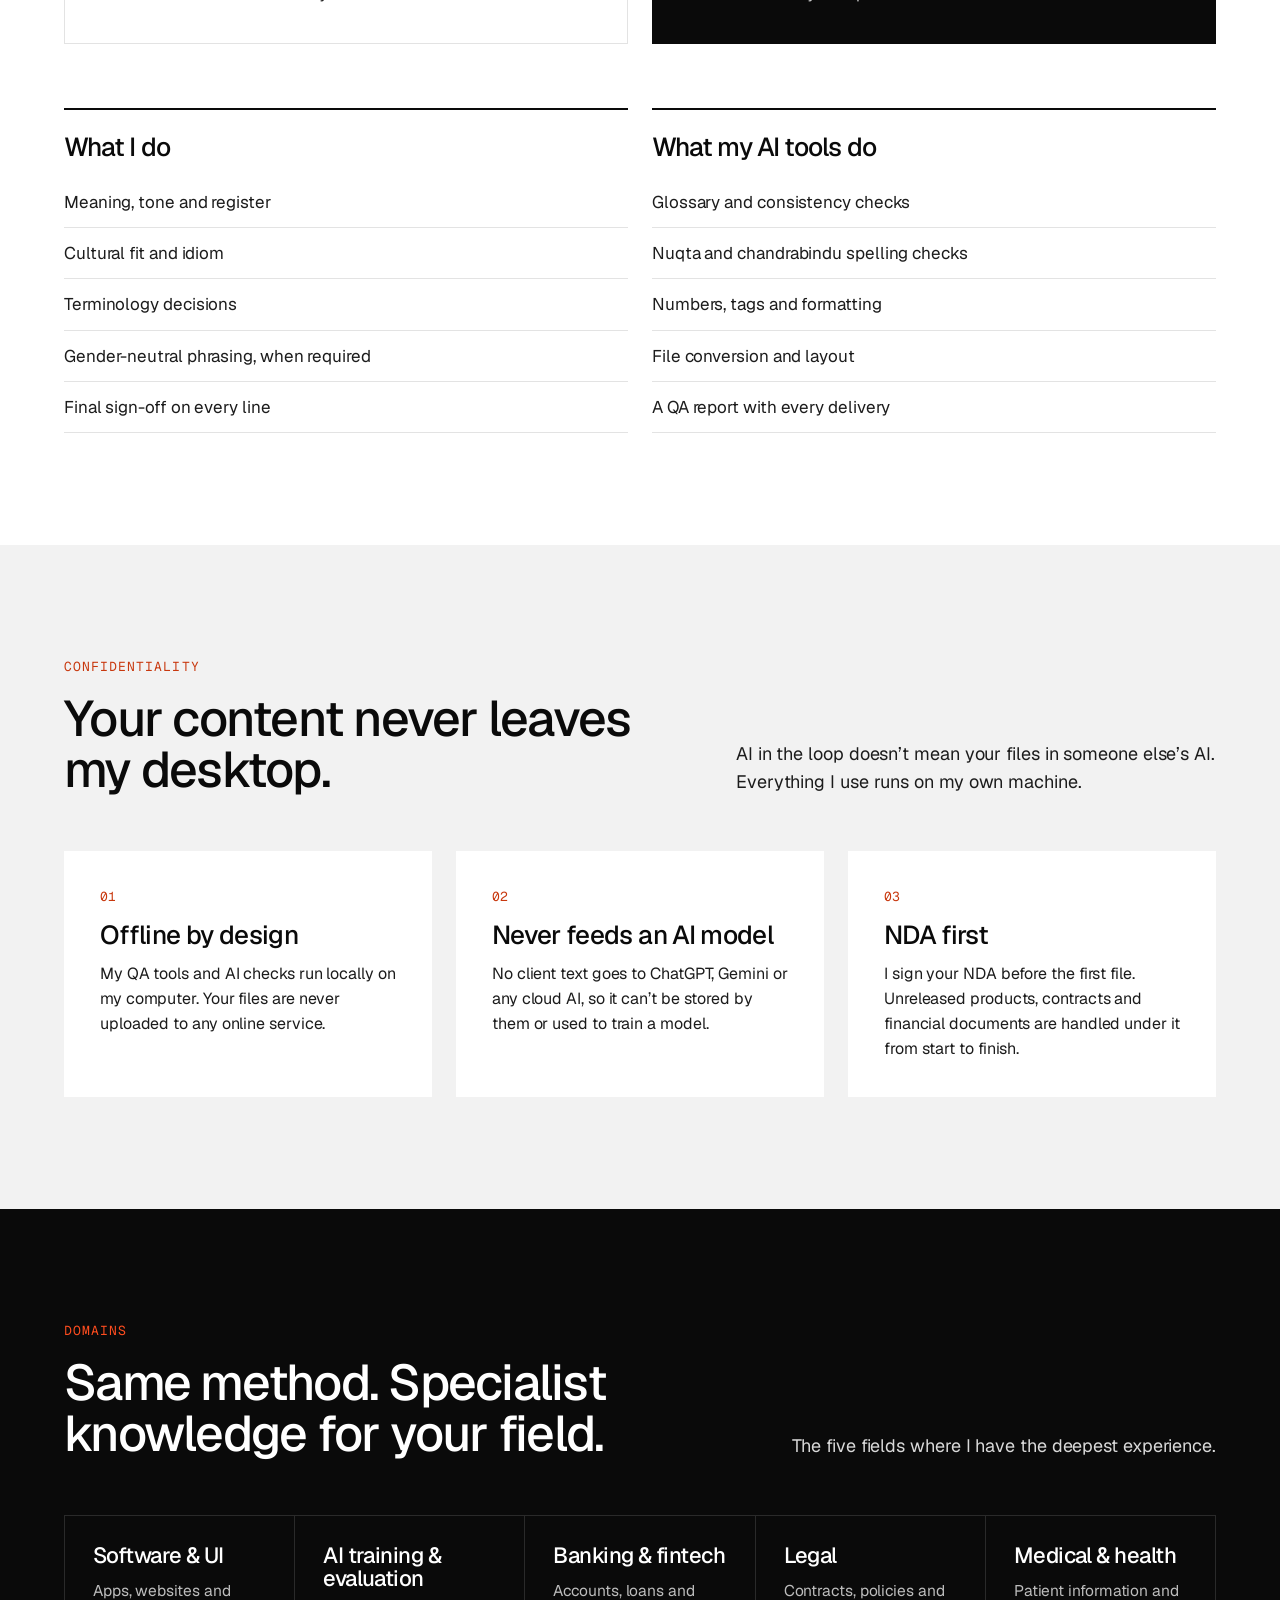
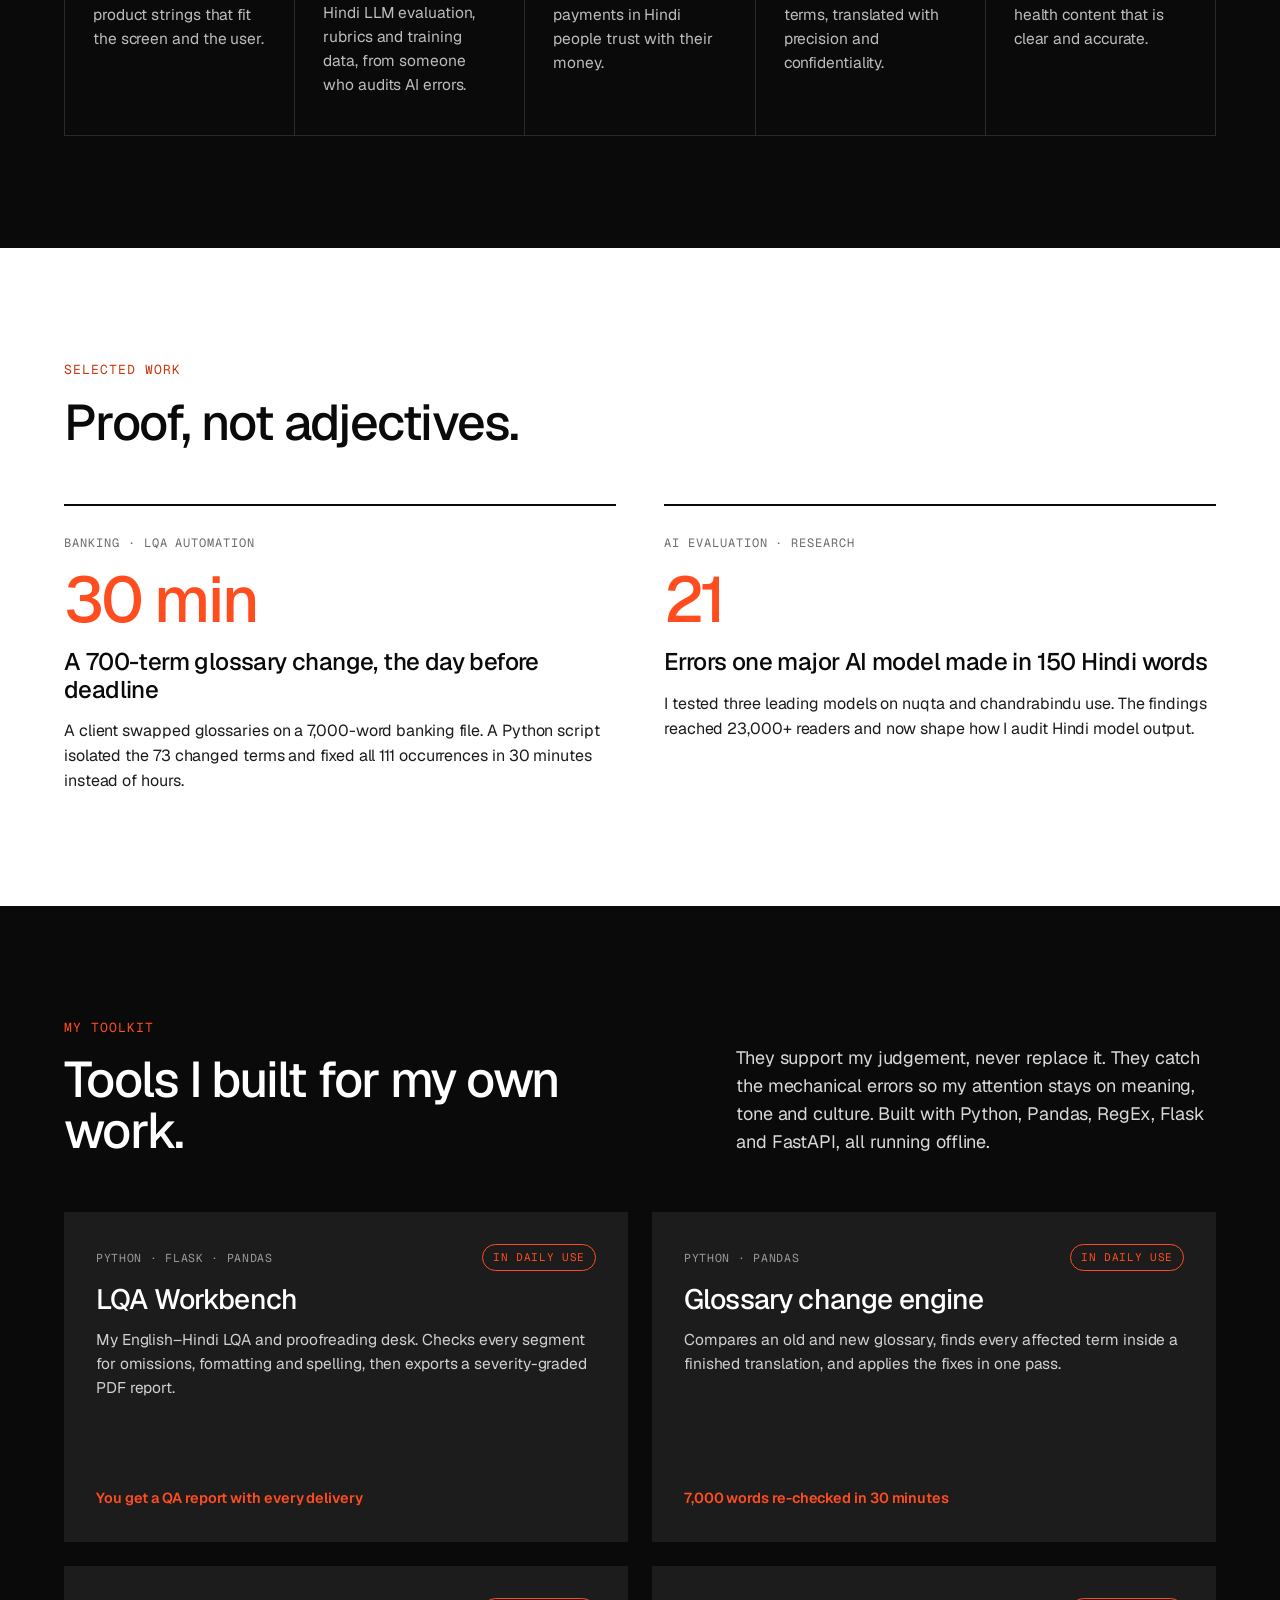
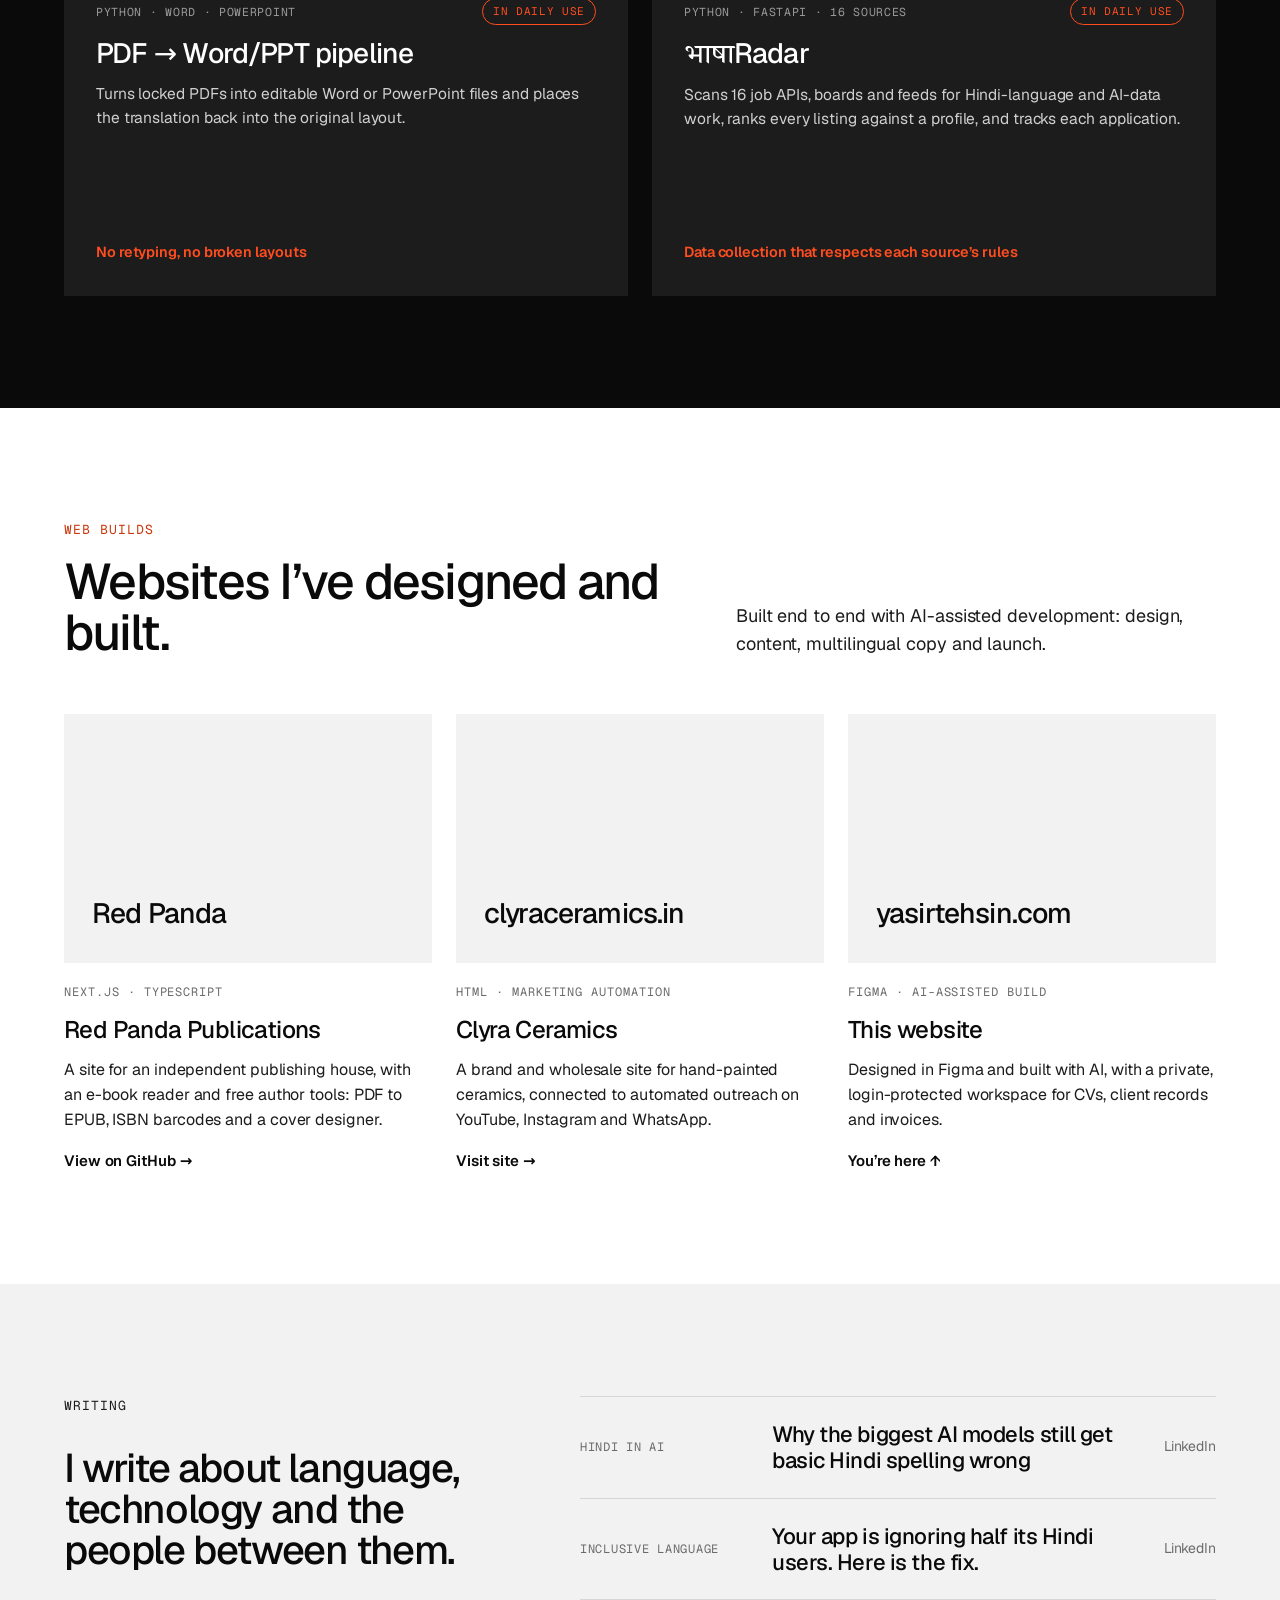
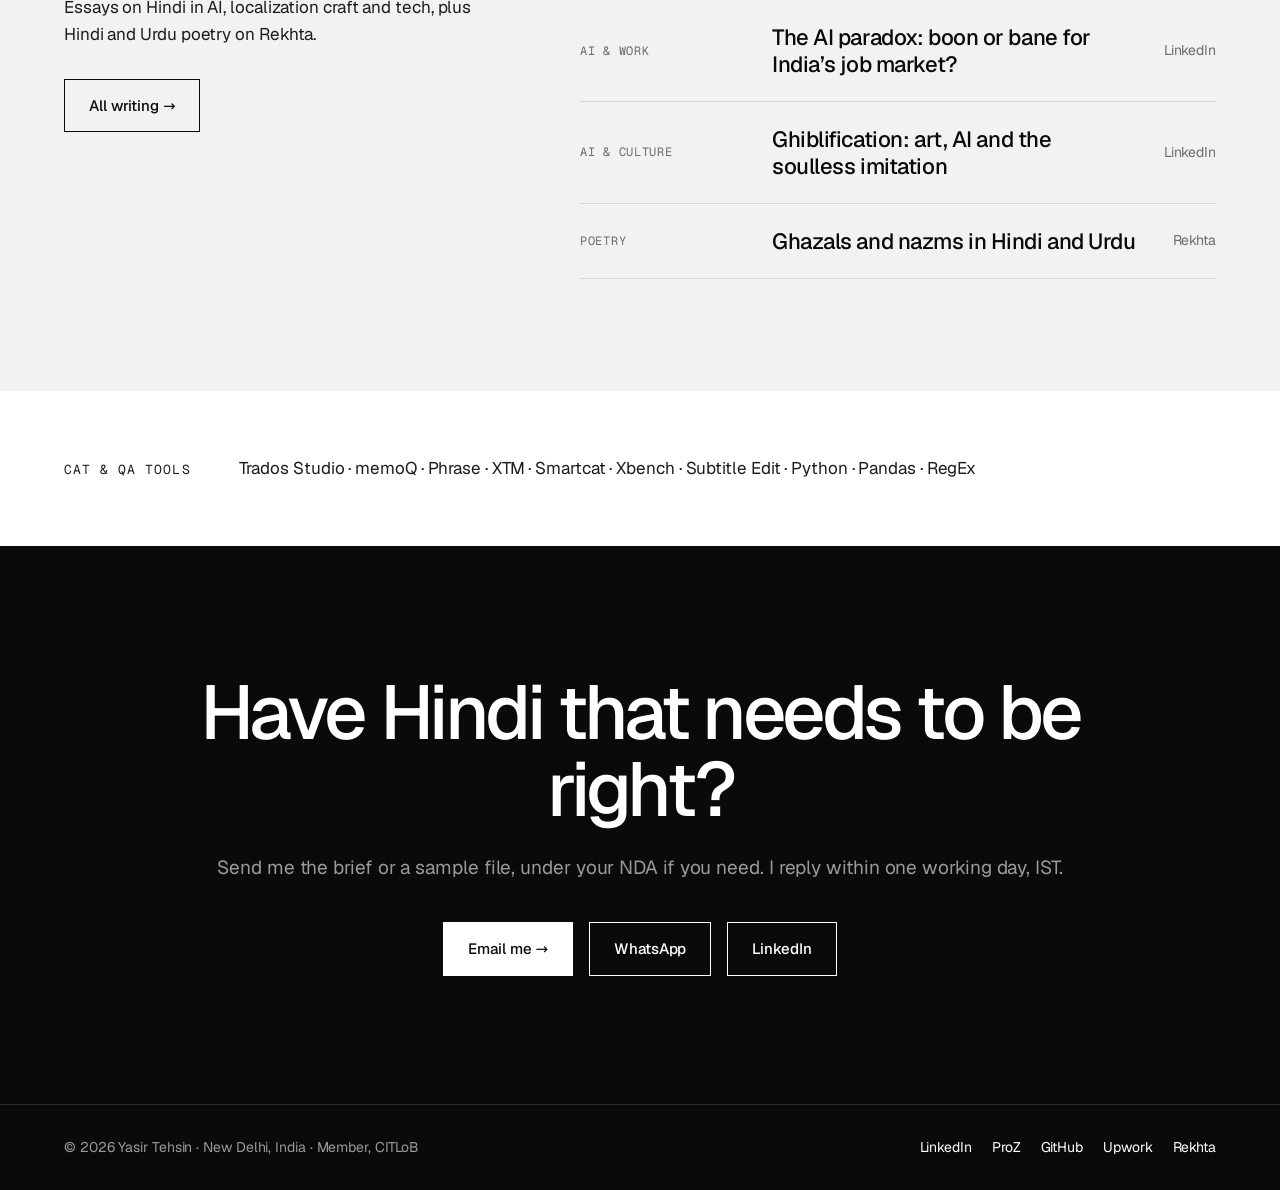
==== commit 5dabeedb: "Fix CITLoB full name Co-Authored-By: Claude Opus 5.5 <noreply@anthropic.com> Claude-Session: https:/" ====
--- a/index.html
+++ b/index.html
@@ -28,7 +28,7 @@
   "address": { "@type": "PostalAddress", "addressLocality": "New Delhi", "addressCountry": "IN" },
   "knowsLanguage": ["hi", "en", "ur"],
   "knowsAbout": ["Localization", "Linguistic quality assurance", "Machine translation post-editing", "Transcreation", "LLM evaluation", "RLHF", "Python"],
-  "memberOf": { "@type": "Organization", "name": "Chamber of Indian Translation & Localization Businesses (CITLOB)" },
+  "memberOf": { "@type": "Organization", "name": "Confederation of Interpreting, Translation and Localisation Businesses (CITLoB)" },
   "sameAs": [
     "https://www.linkedin.com/in/yasirtehsin/",
     "https://www.proz.com/profile/3677674",
@@ -309,7 +309,7 @@
 
 <footer class="footer">
   <div class="wrap">
-    <span>© 2026 Yasir Tehsin · New Delhi, India · Member, CITLOB</span>
+    <span>© 2026 Yasir Tehsin · New Delhi, India · Member, CITLoB</span>
     <nav aria-label="Profiles">
       <a href="https://www.linkedin.com/in/yasirtehsin/" rel="noopener">LinkedIn</a>
       <a href="https://www.proz.com/profile/3677674" rel="noopener">ProZ</a>
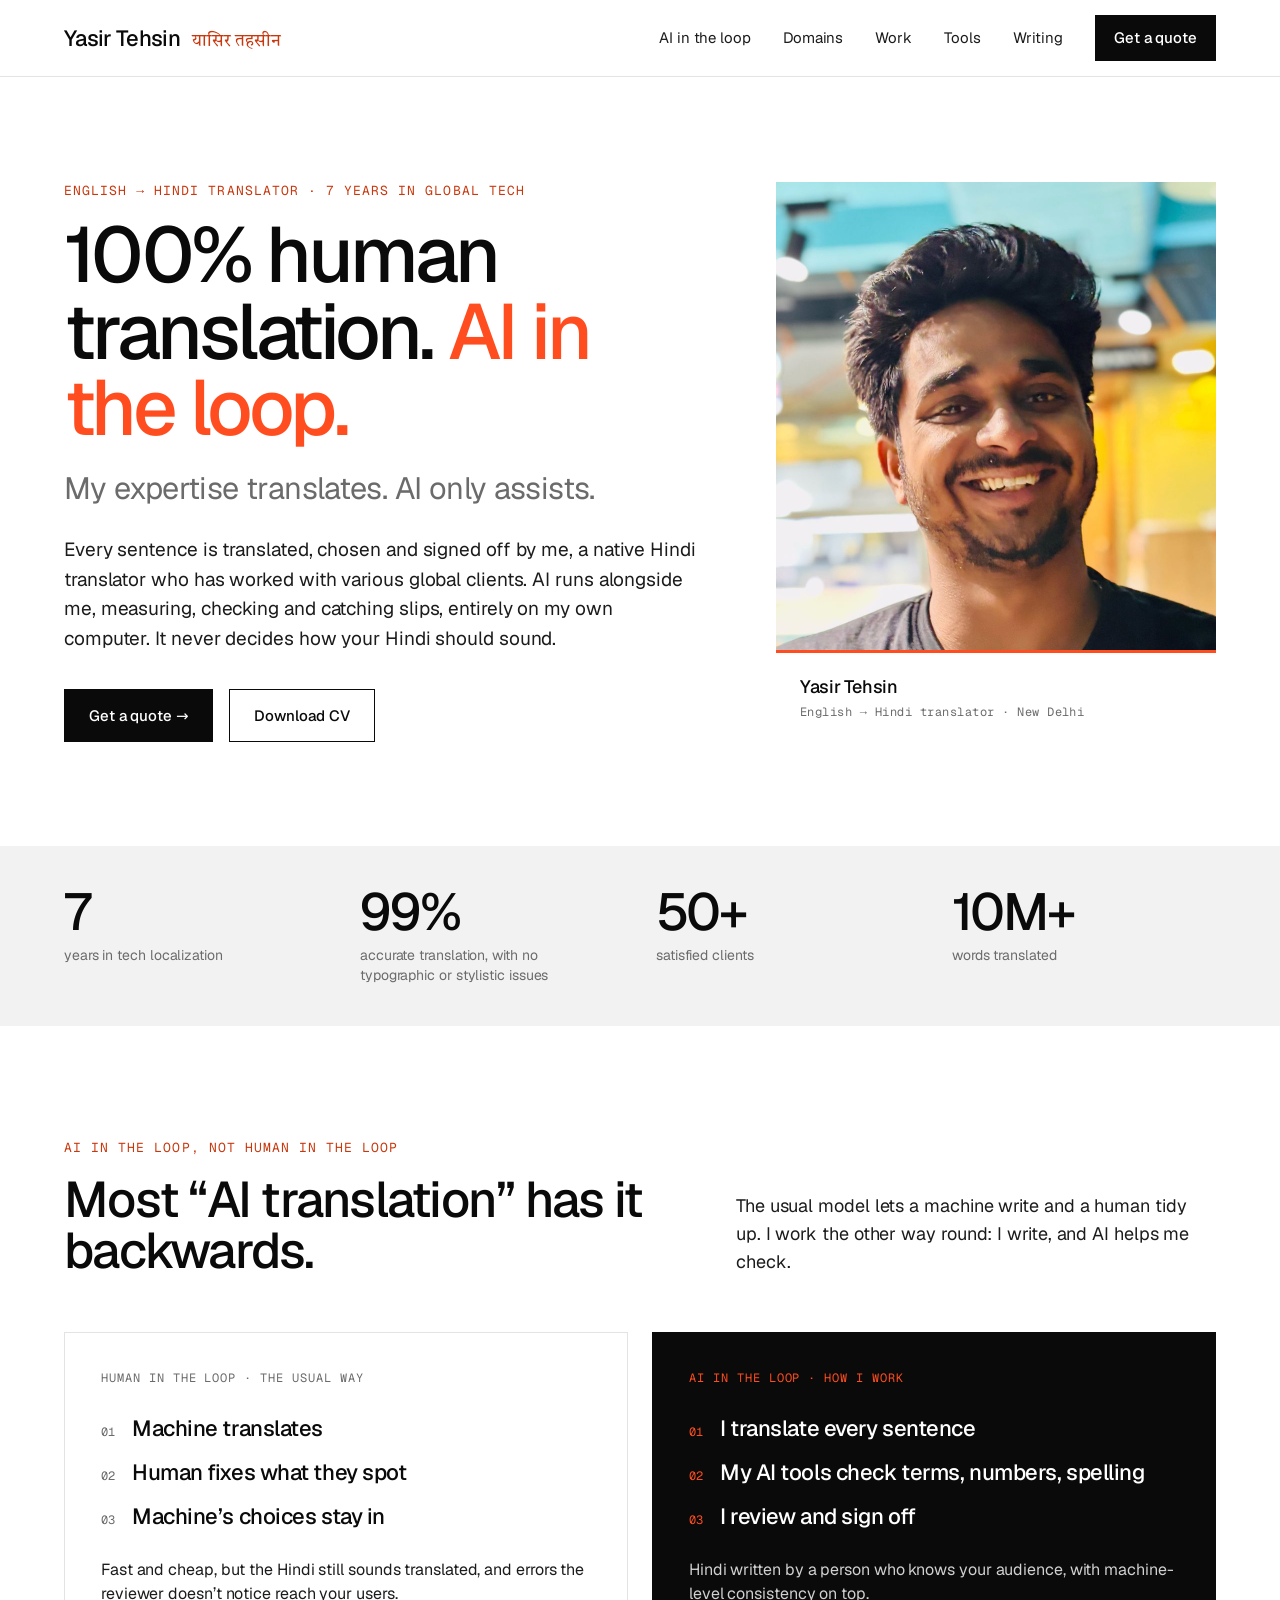
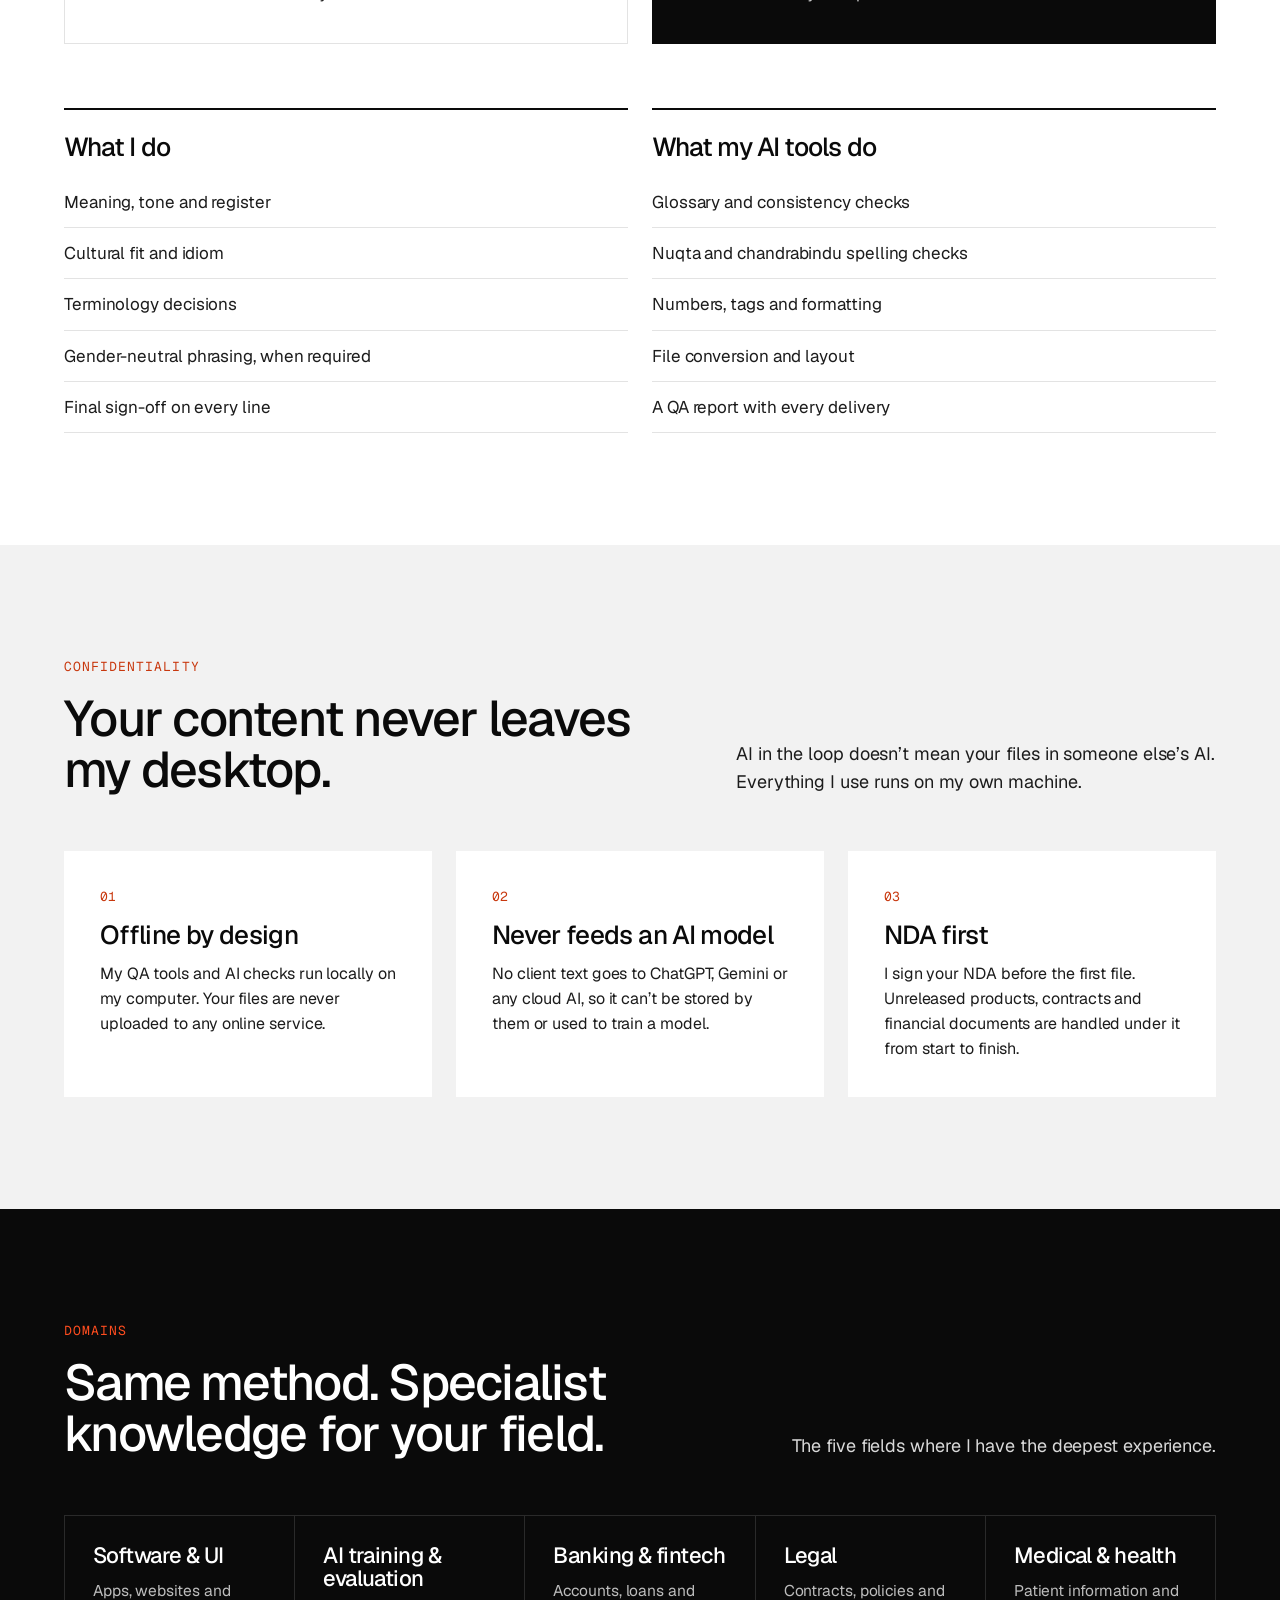
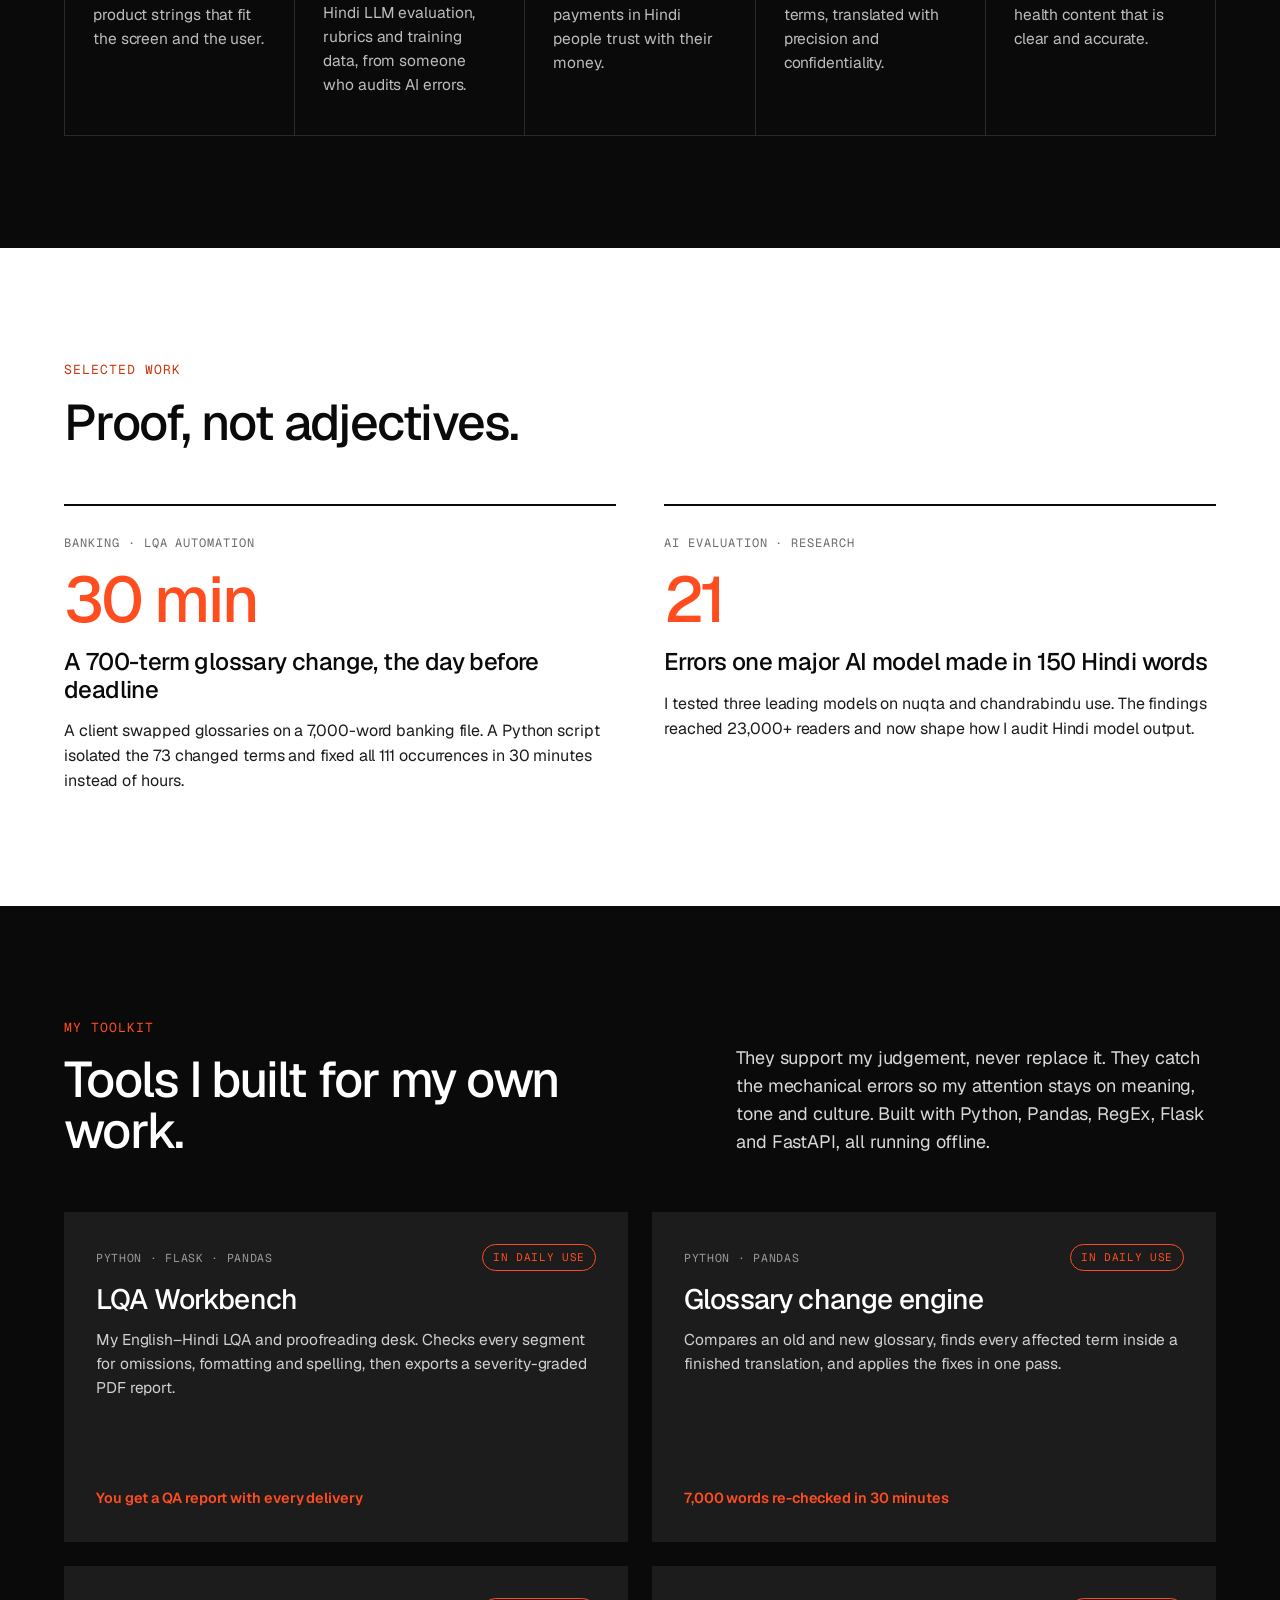
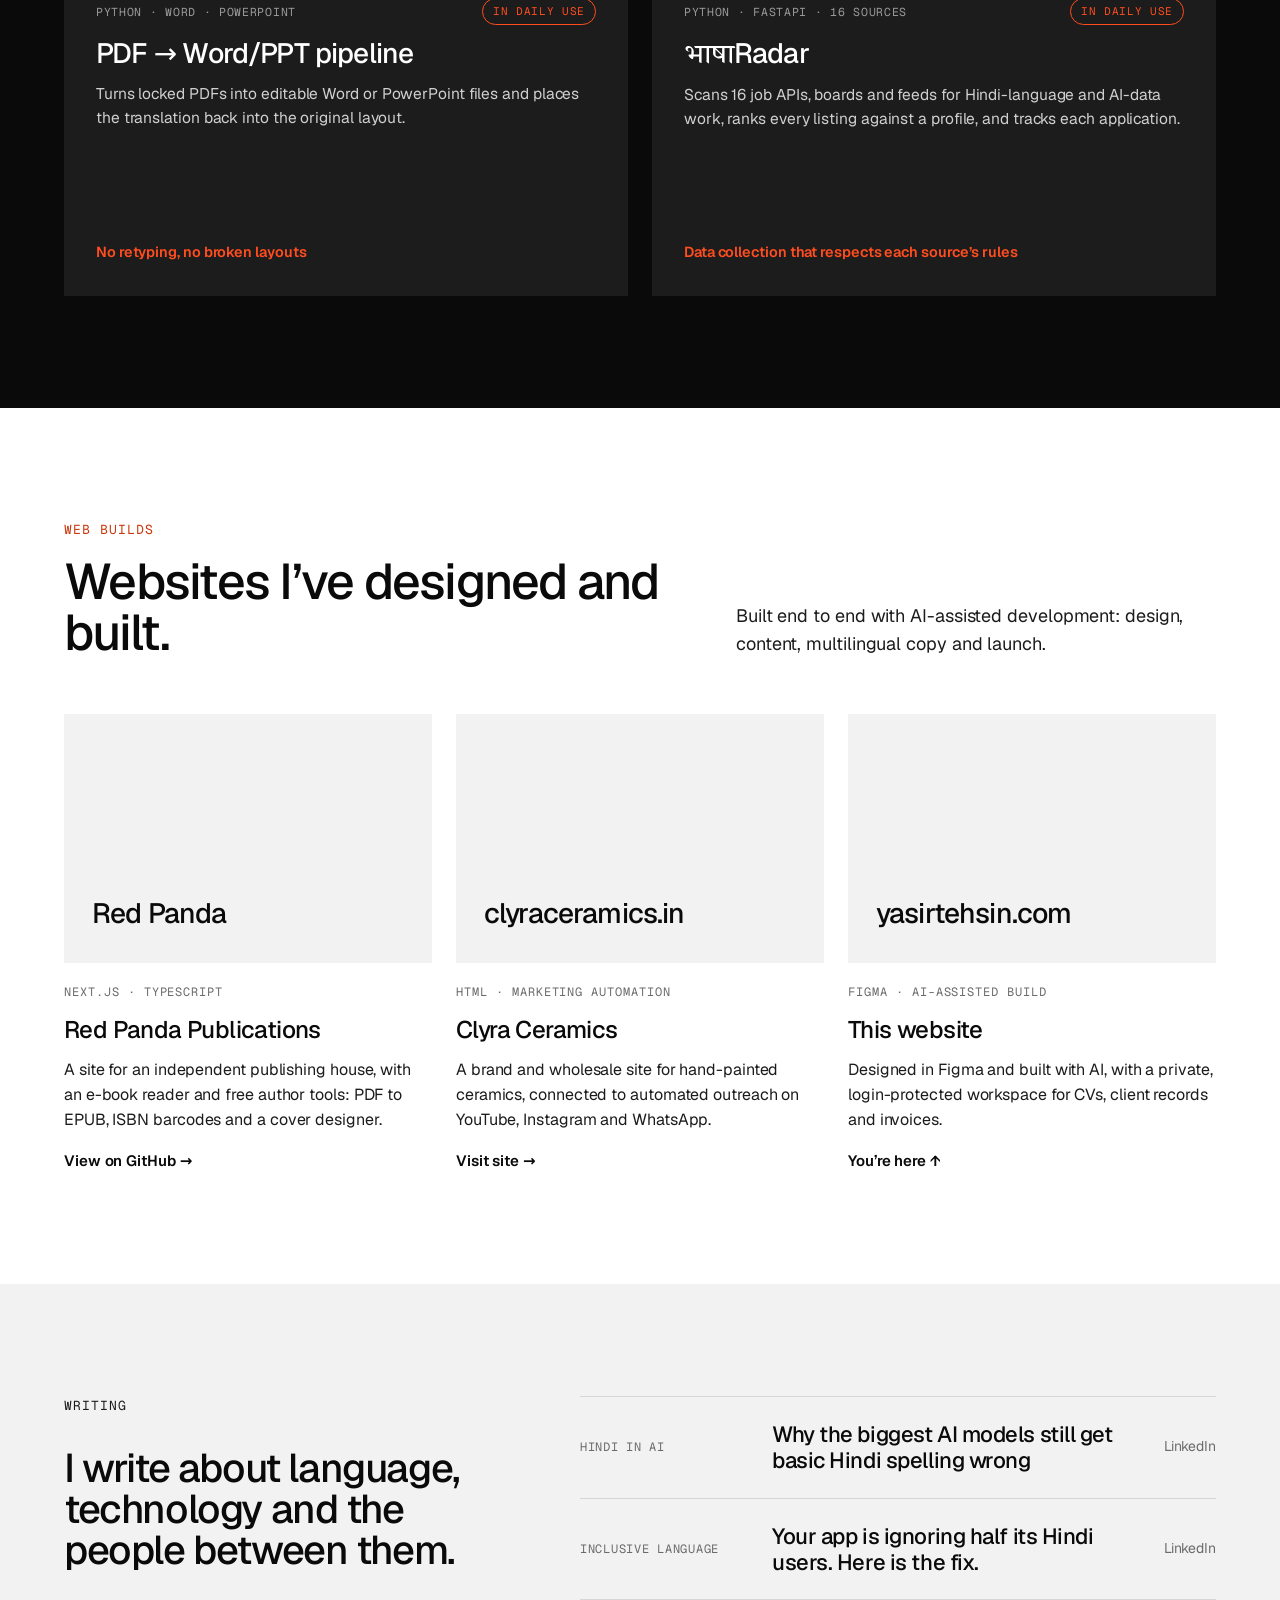
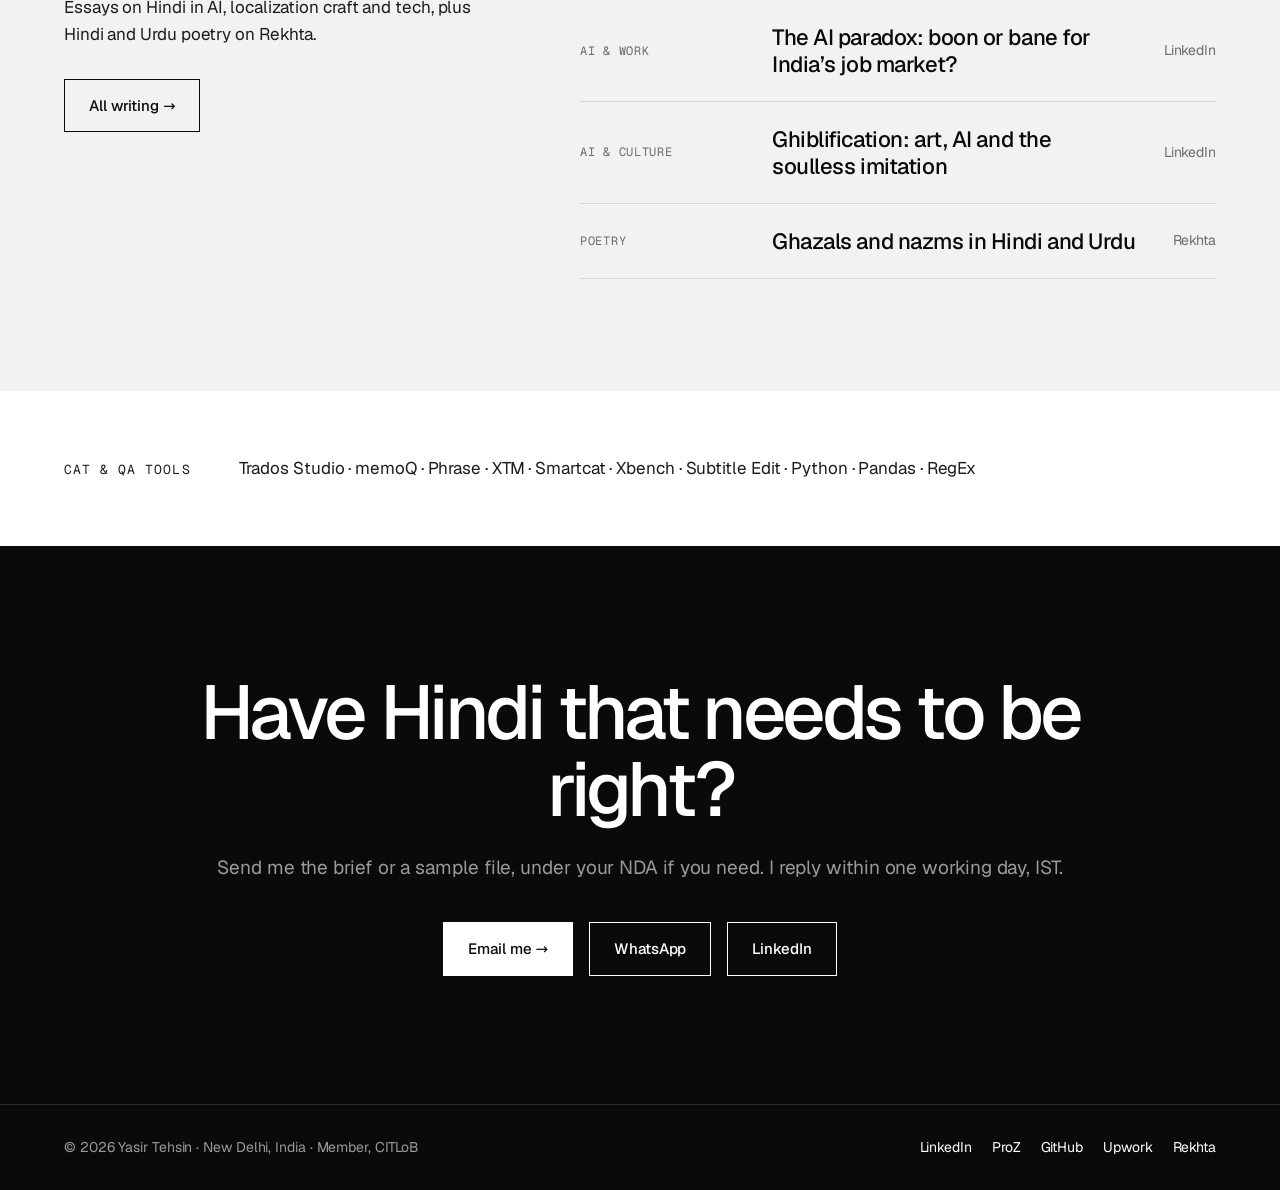
==== commit 6a691284: "Experience: 7 years Co-Authored-By: Claude Opus 5.5 <noreply@anthropic.com> Claude-Session: https://" ====
--- a/index.html
+++ b/index.html
@@ -60,7 +60,7 @@
   <section class="hero">
     <div class="wrap">
       <div>
-        <p class="eyebrow">English → Hindi translator · 6+ years in global tech</p>
+        <p class="eyebrow">English → Hindi translator · 7 years in global tech</p>
         <h1>100% human translation. <span class="accent">AI in the loop.</span></h1>
         <p class="sub">My expertise translates. AI only assists.</p>
         <p class="body">Every sentence is translated, chosen and signed off by me, a native Hindi translator who has worked with various global clients. AI runs alongside me, measuring, checking and catching slips, entirely on my own computer. It never decides how your Hindi should sound.</p>
@@ -78,7 +78,7 @@
 
   <section class="grey" aria-label="At a glance">
     <div class="wrap stats">
-      <div class="stat"><b>6+</b><span>years in tech localization</span></div>
+      <div class="stat"><b>7</b><span>years in tech localization</span></div>
       <div class="stat"><b>99%</b><span>accurate translation, with no typographic or stylistic issues</span></div>
       <div class="stat"><b>50+</b><span>satisfied clients</span></div>
       <div class="stat"><b>10M+</b><span>words translated</span></div>
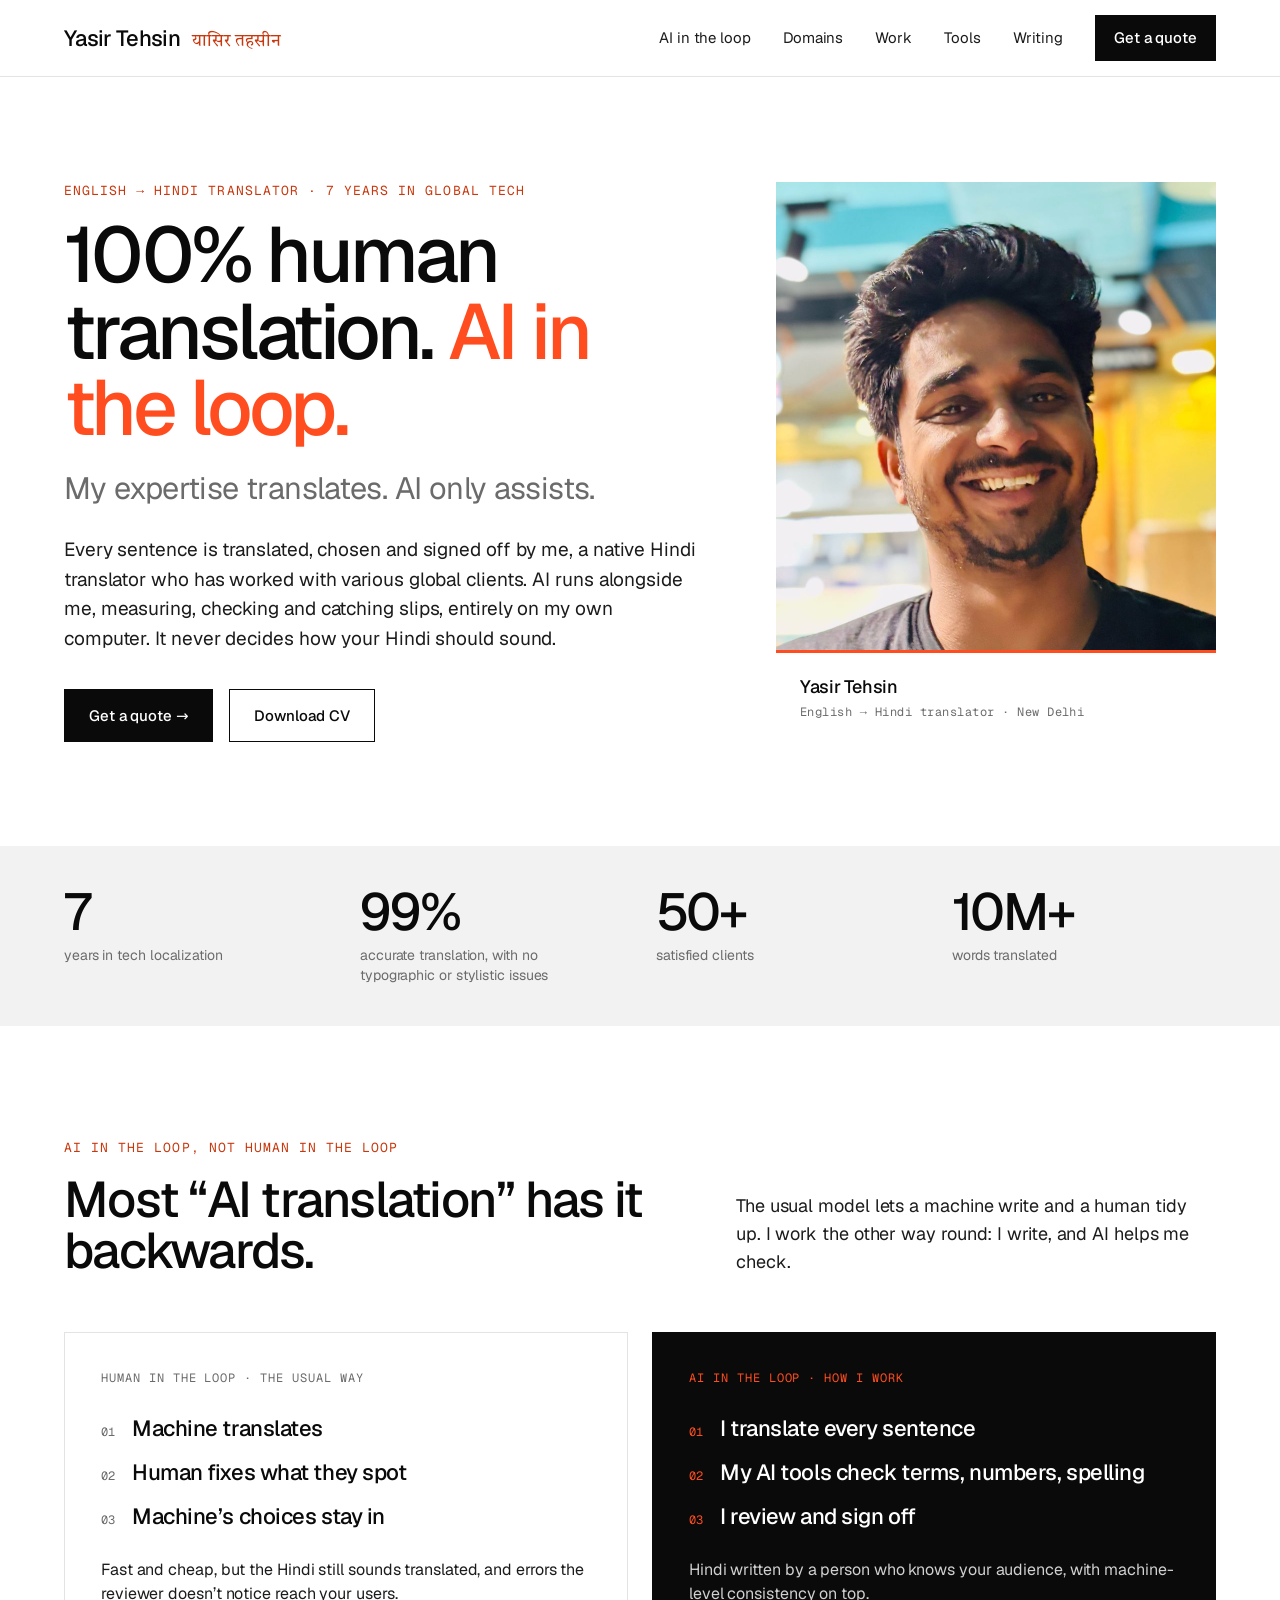
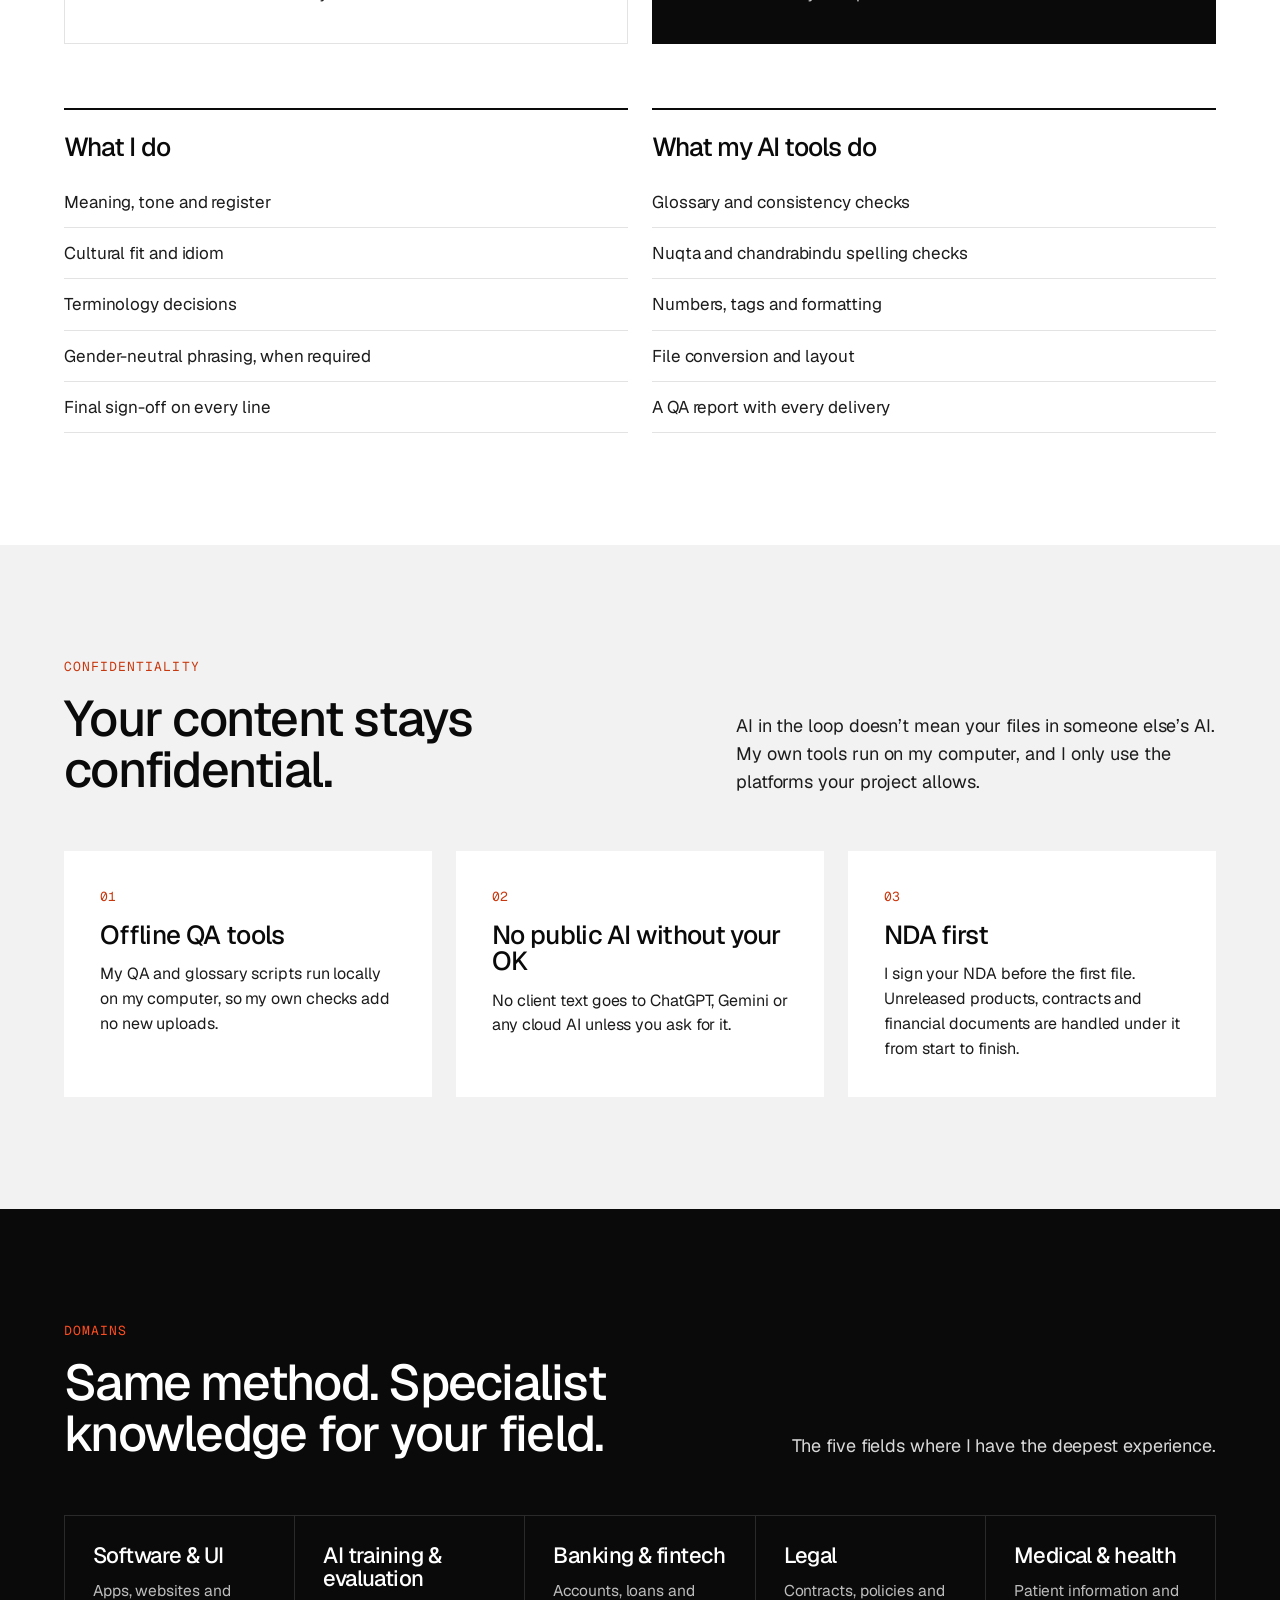
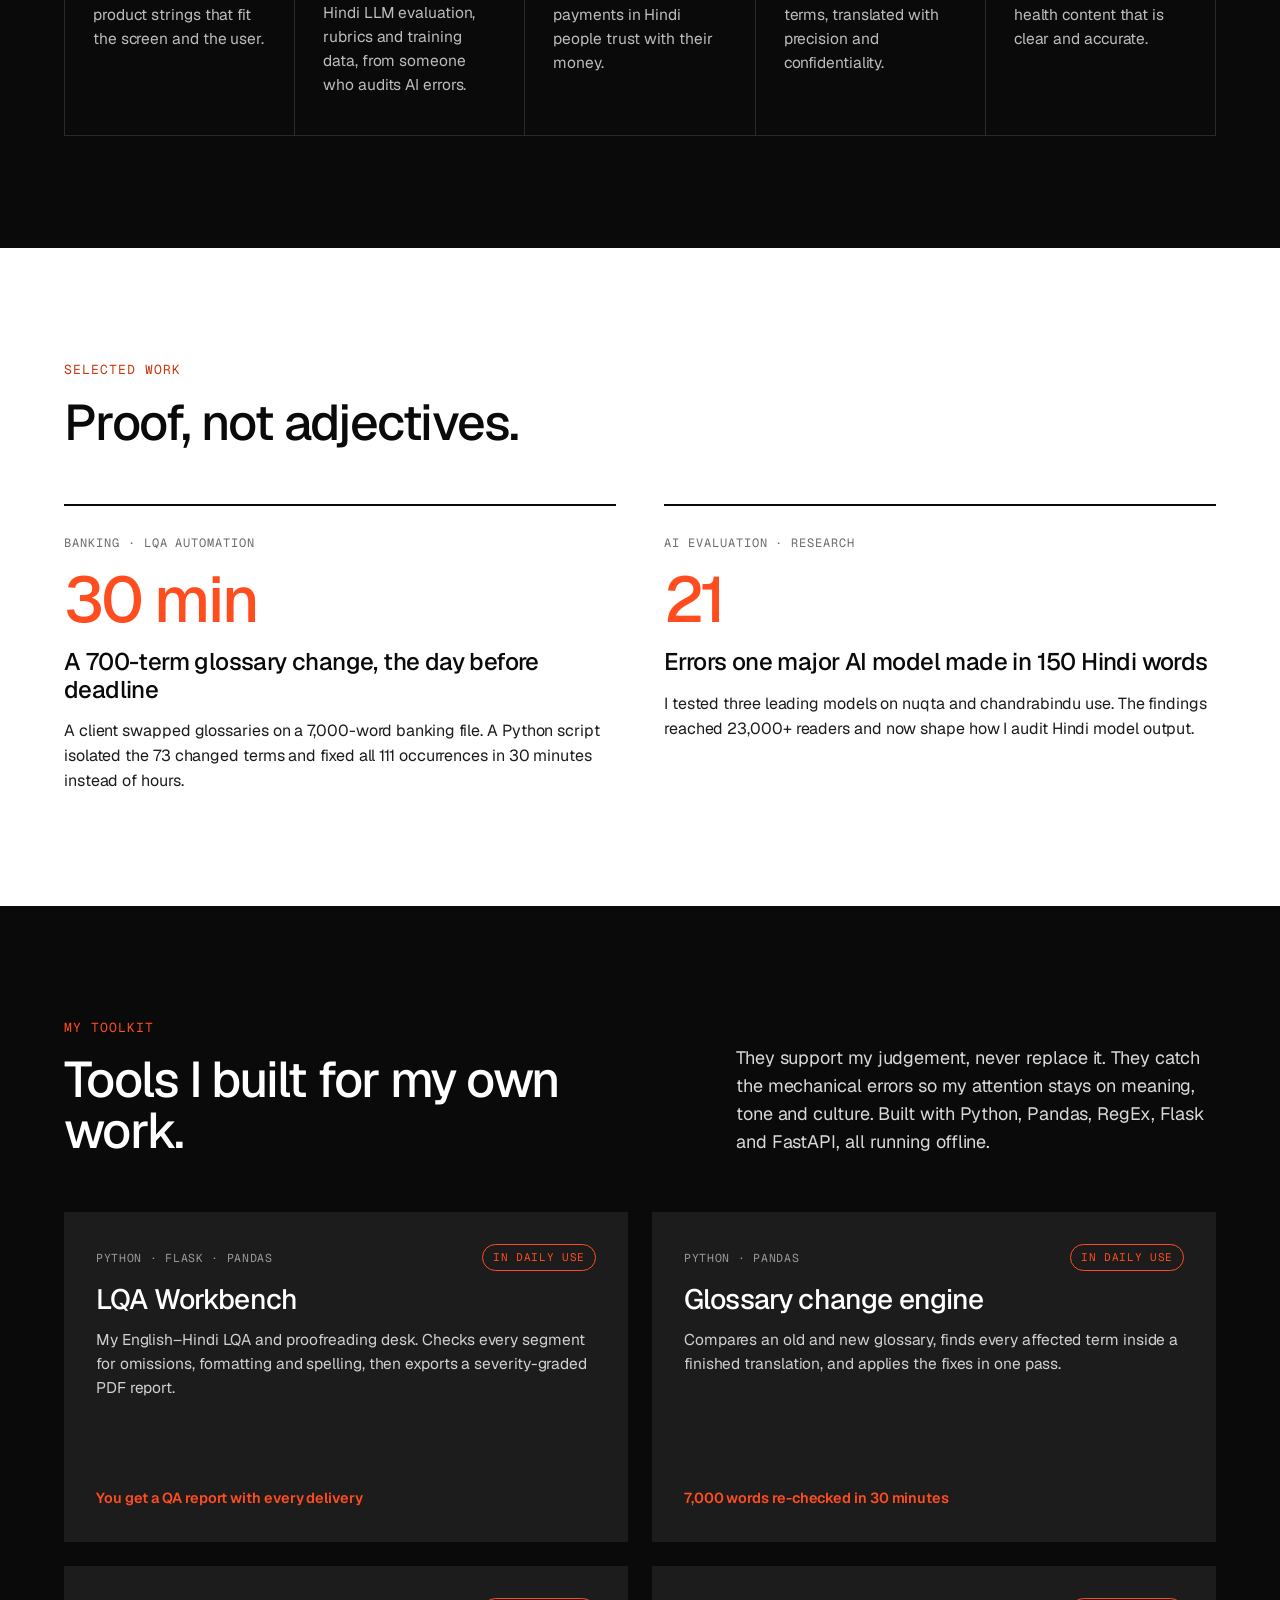
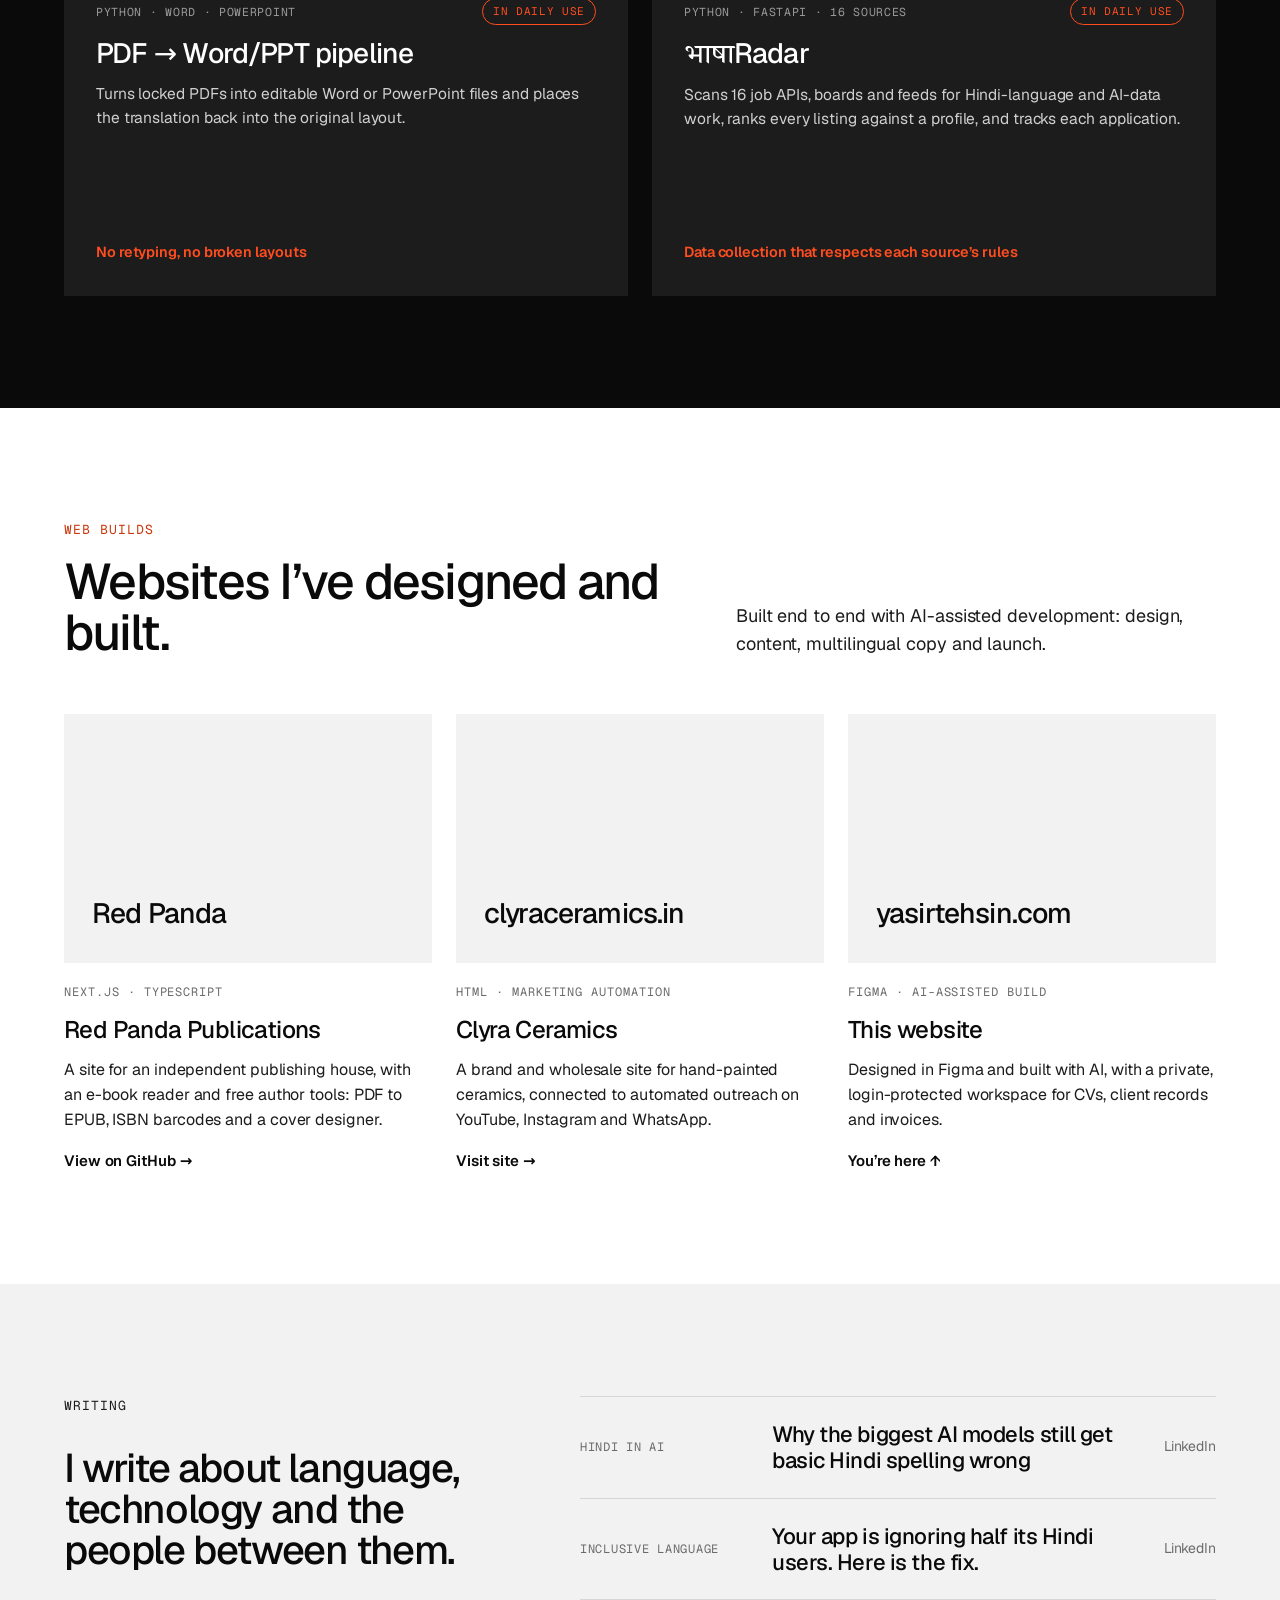
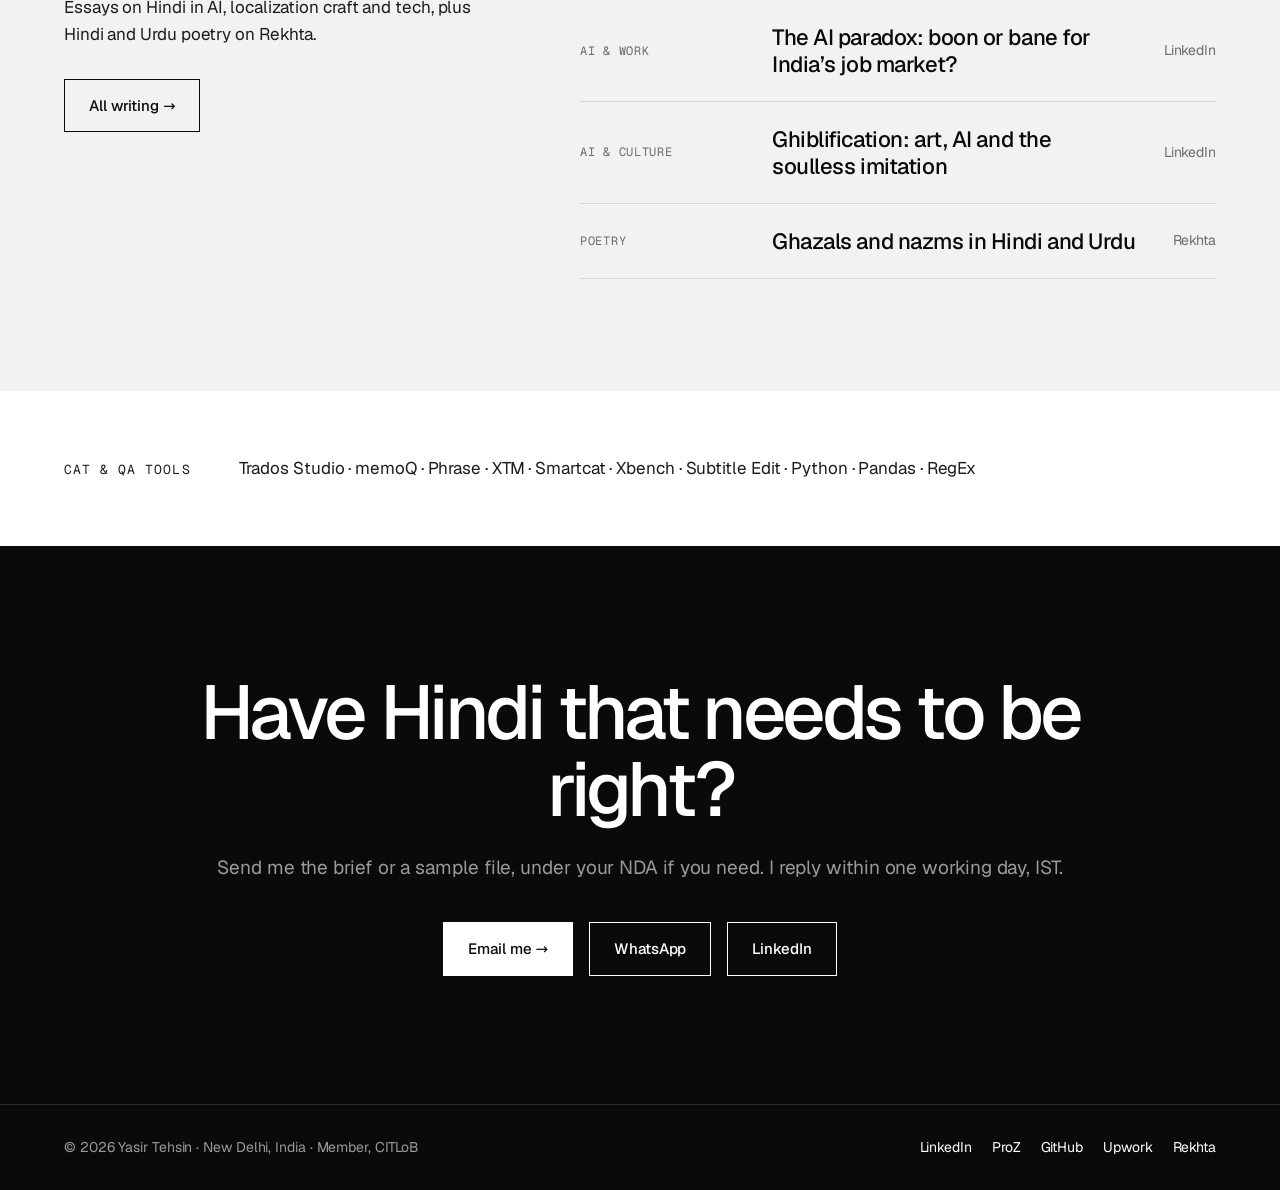
==== commit 2e505a9a: "Confidentiality: accurate wording (client-approved tools; no public AI unless asked) Co-Authored-By:" ====
--- a/index.html
+++ b/index.html
@@ -144,13 +144,13 @@
       <div class="head-row">
         <div>
           <p class="eyebrow">Confidentiality</p>
-          <h2 class="h2">Your content never leaves my desktop.</h2>
-        </div>
-        <p class="lede">AI in the loop doesn’t mean your files in someone else’s AI. Everything I use runs on my own machine.</p>
+          <h2 class="h2">Your content stays confidential.</h2>
+        </div>
+        <p class="lede">AI in the loop doesn’t mean your files in someone else’s AI. My own tools run on my computer, and I only use the platforms your project allows.</p>
       </div>
       <div class="grid-3 promises">
-        <div class="promise"><span class="num">01</span><h3>Offline by design</h3><p>My QA tools and AI checks run locally on my computer. Your files are never uploaded to any online service.</p></div>
-        <div class="promise"><span class="num">02</span><h3>Never feeds an AI model</h3><p>No client text goes to ChatGPT, Gemini or any cloud AI, so it can’t be stored by them or used to train a model.</p></div>
+        <div class="promise"><span class="num">01</span><h3>Offline QA tools</h3><p>My QA and glossary scripts run locally on my computer, so my own checks add no new uploads.</p></div>
+        <div class="promise"><span class="num">02</span><h3>No public AI without your OK</h3><p>No client text goes to ChatGPT, Gemini or any cloud AI unless you ask for it.</p></div>
         <div class="promise"><span class="num">03</span><h3>NDA first</h3><p>I sign your NDA before the first file. Unreleased products, contracts and financial documents are handled under it from start to finish.</p></div>
       </div>
     </div>
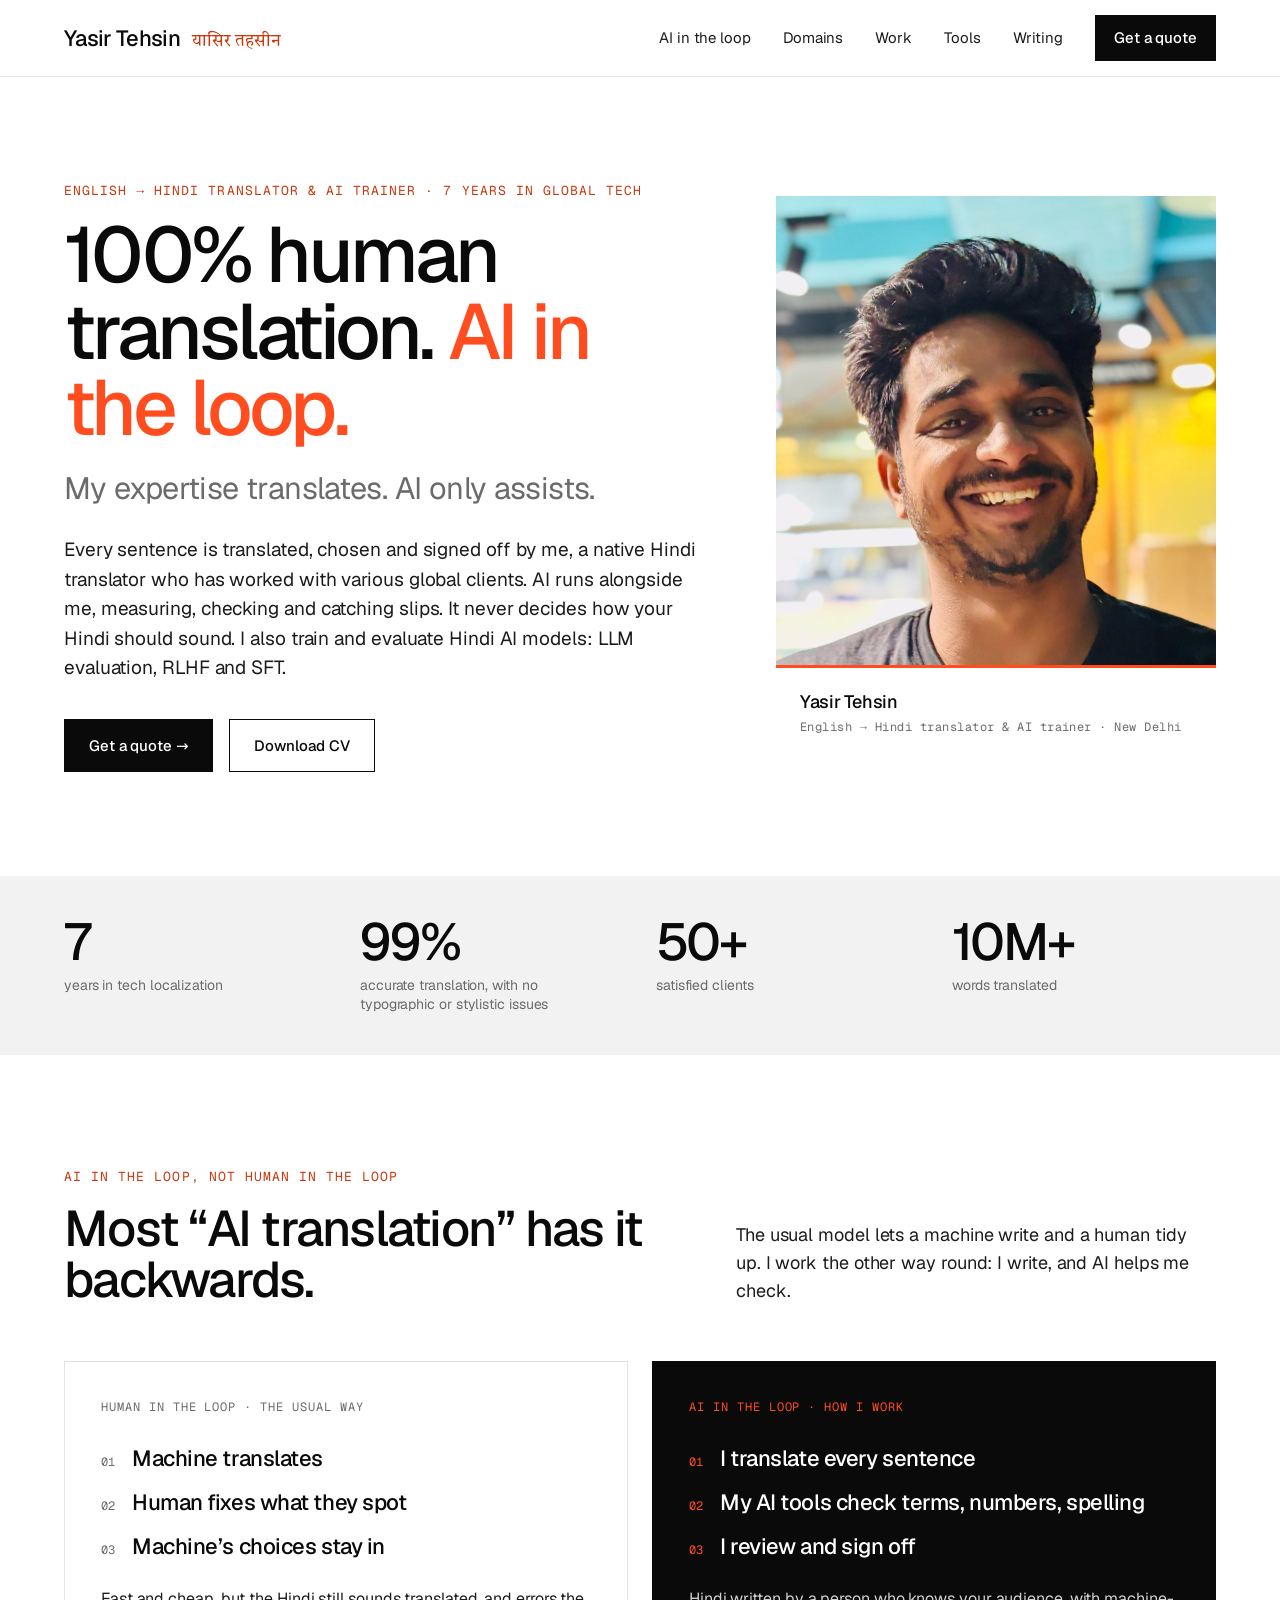
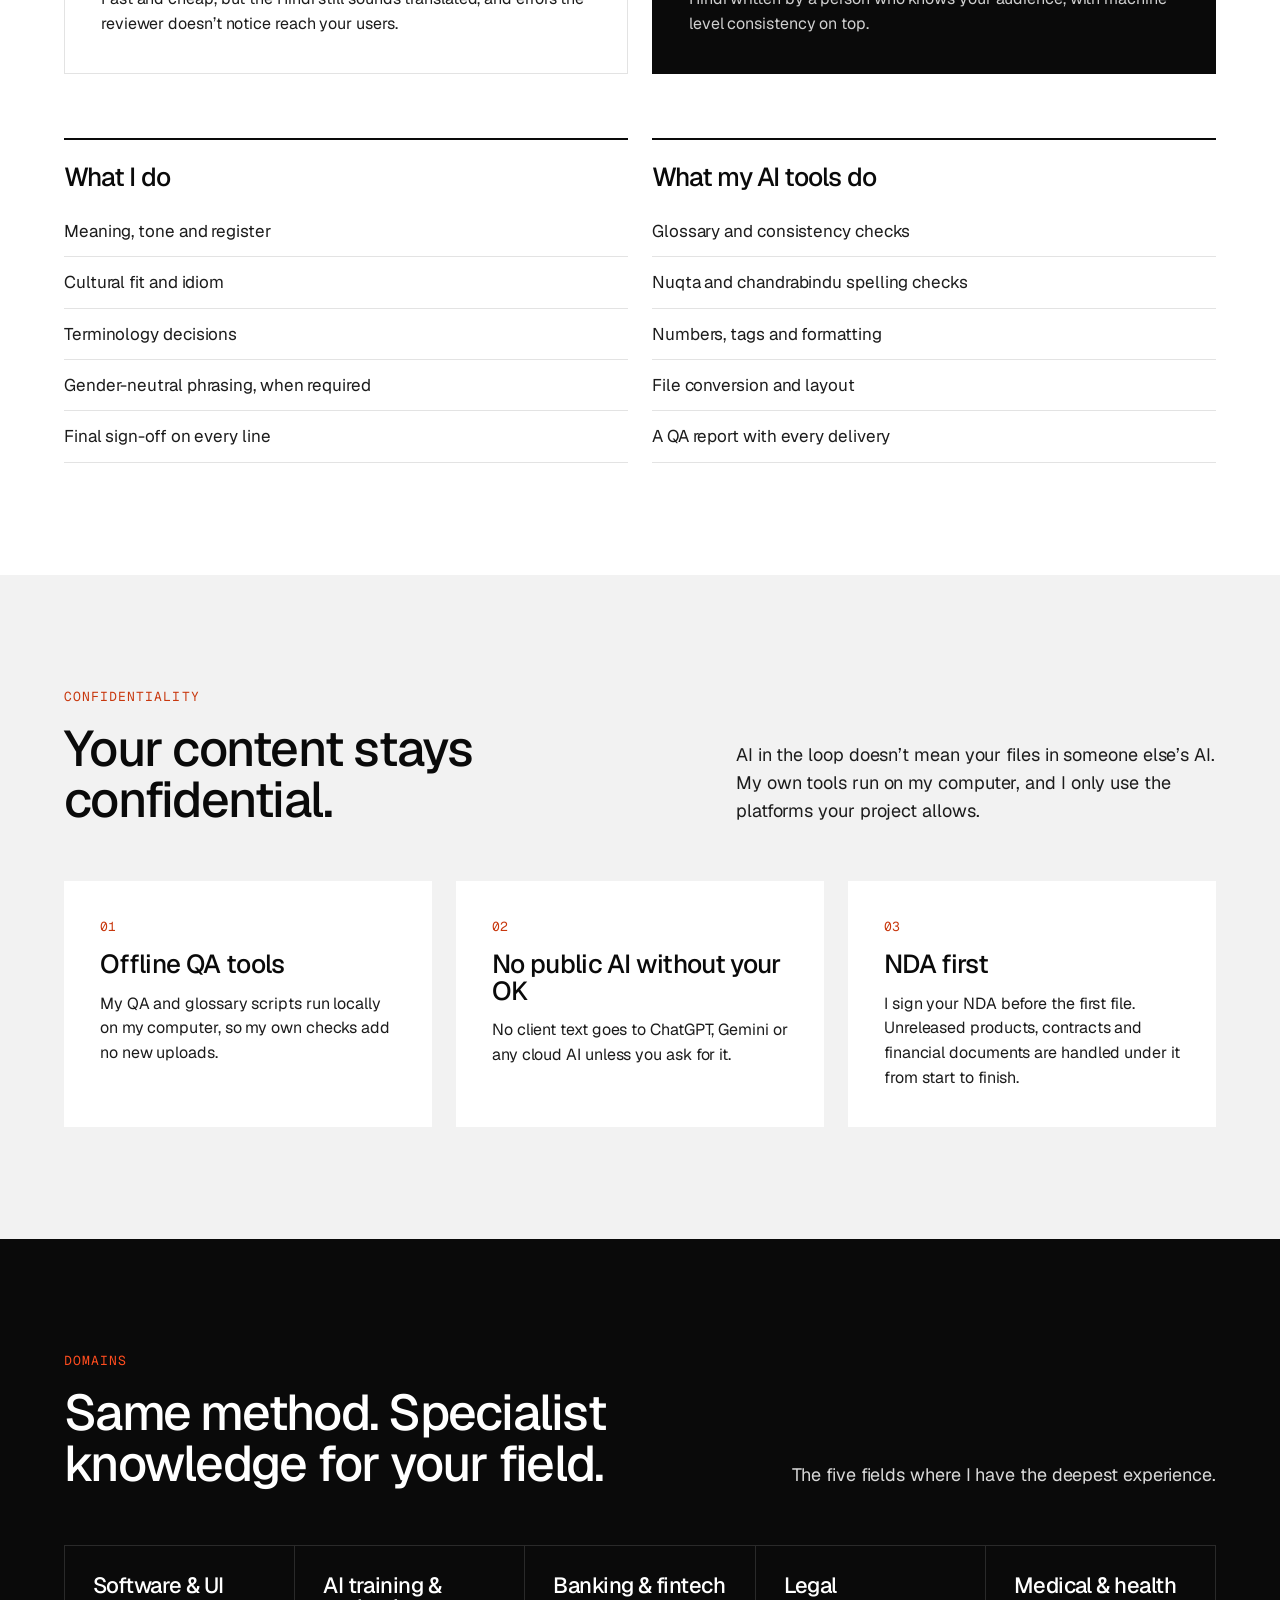
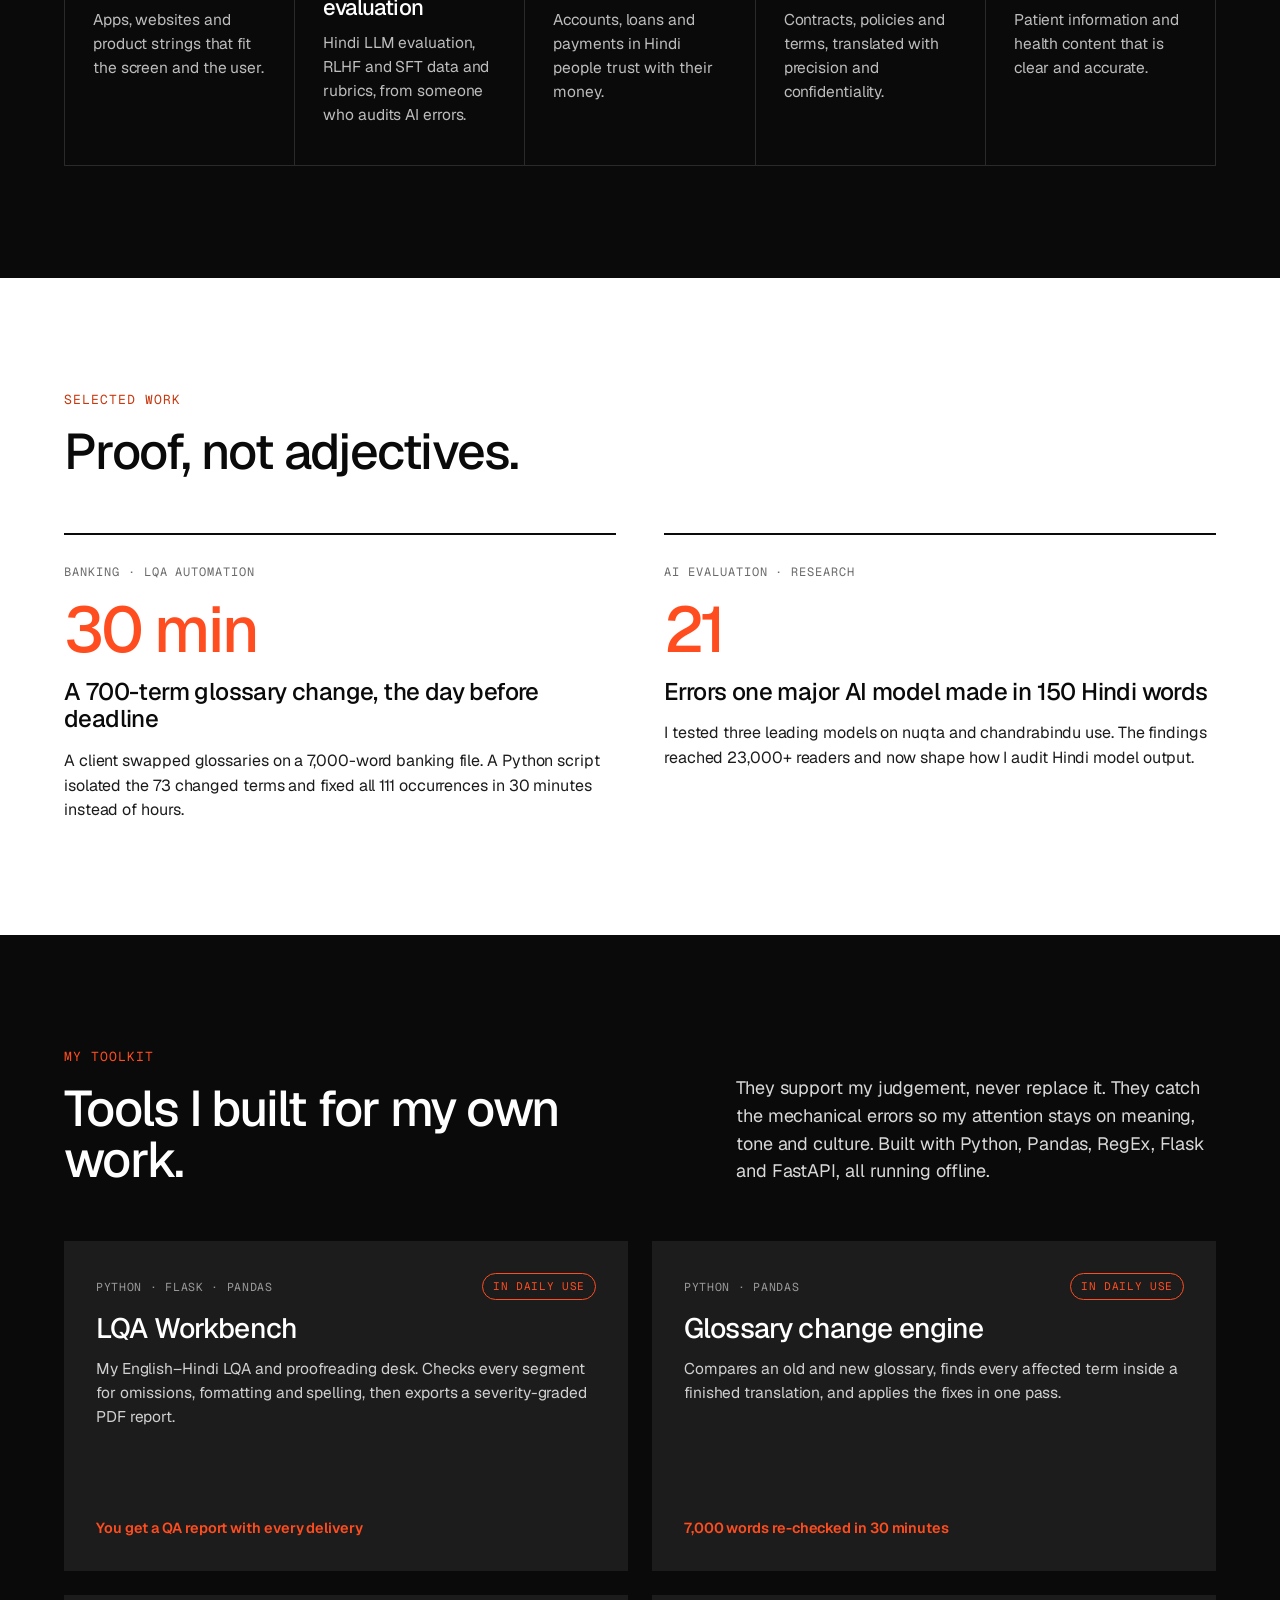
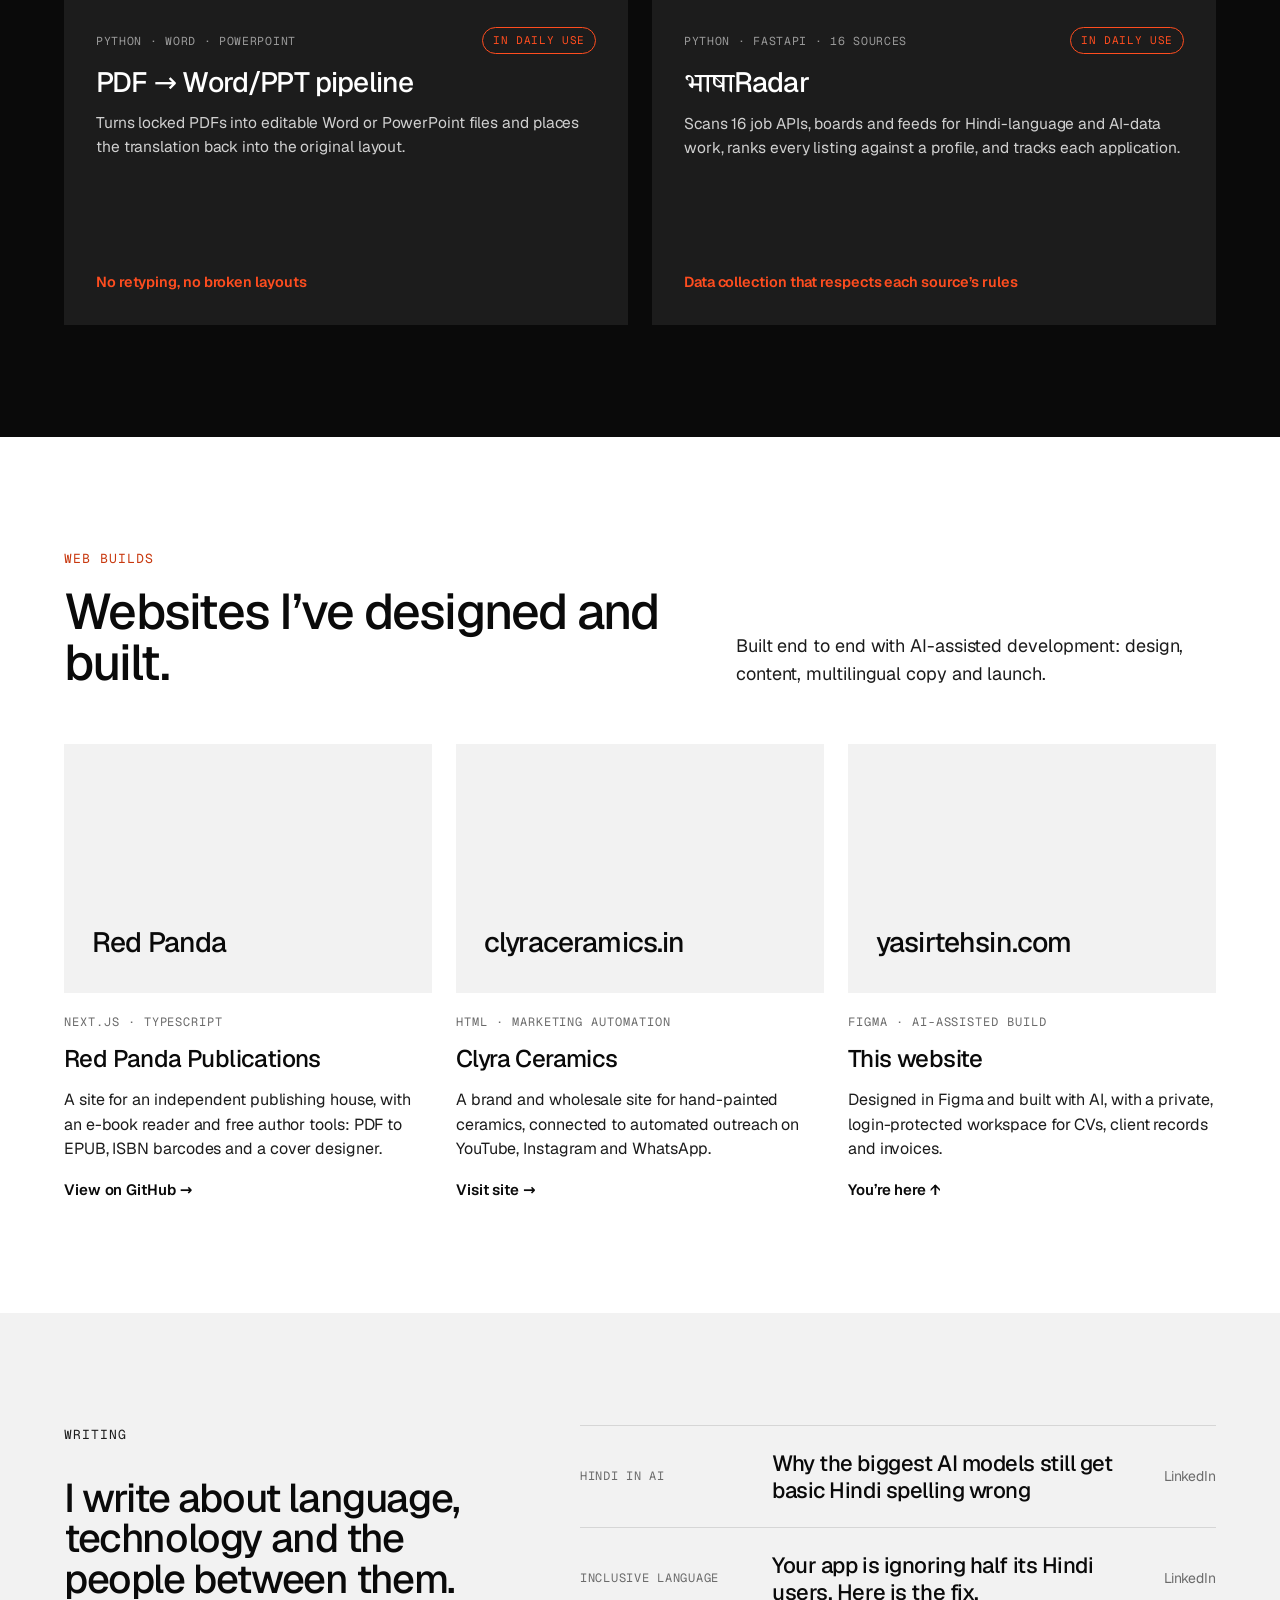
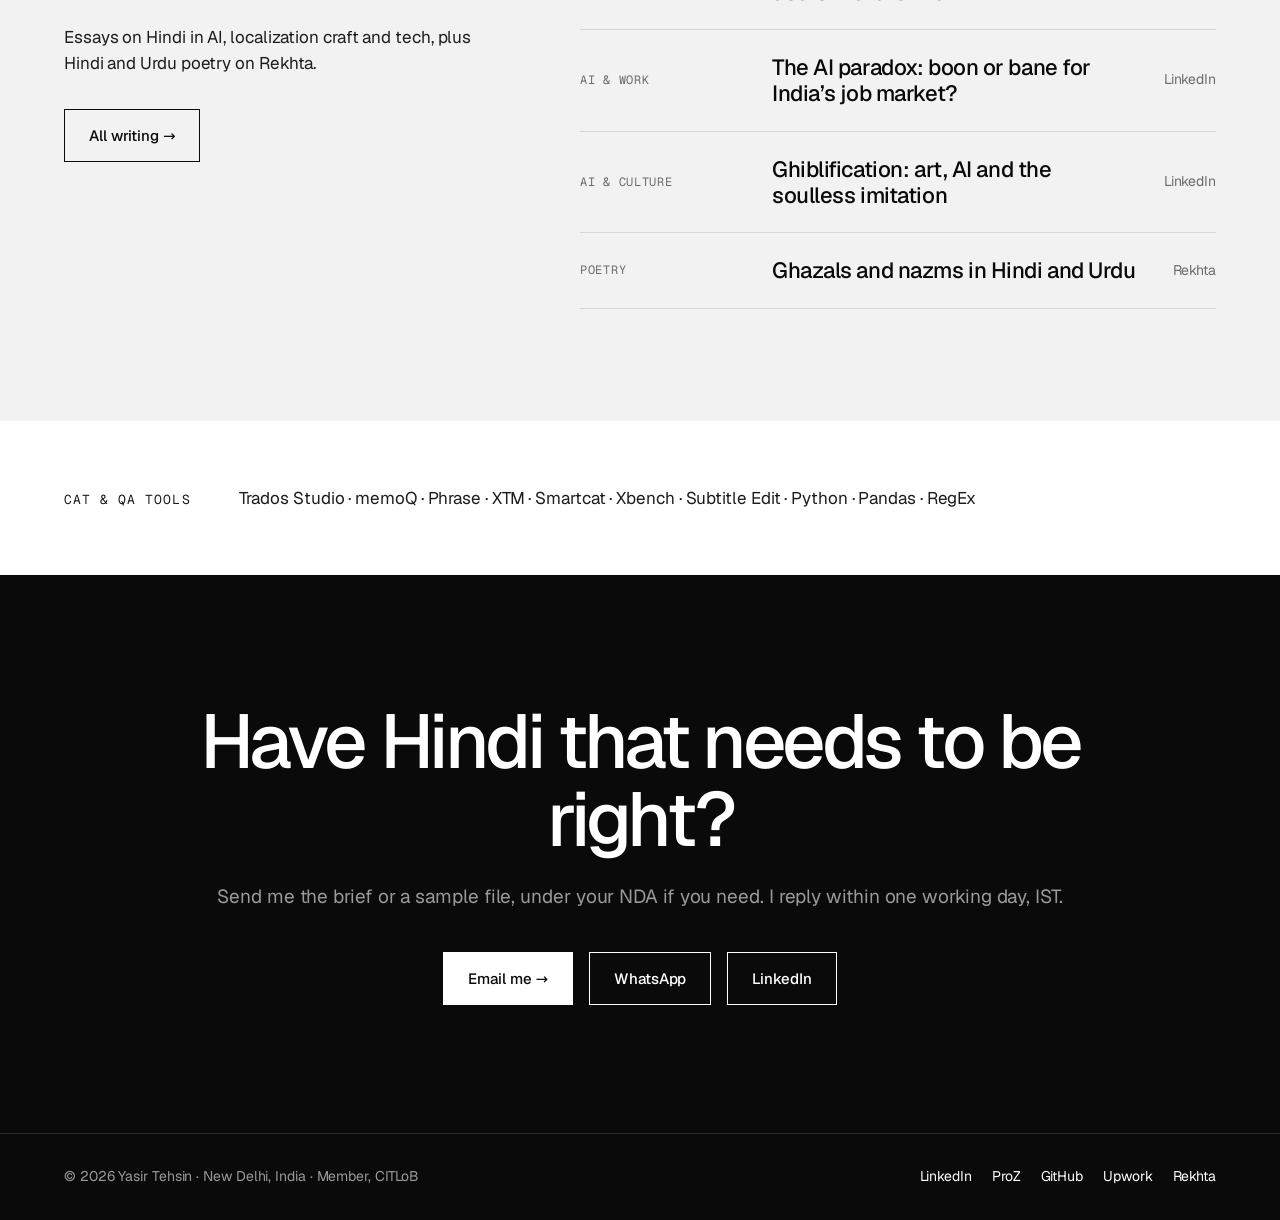
==== commit 25ef5744: "Position as translator & AI trainer (RLHF, SFT) Co-Authored-By: Claude Opus 5.5 <noreply@anthropic.c" ====
--- a/index.html
+++ b/index.html
@@ -3,12 +3,12 @@
 <head>
 <meta charset="utf-8">
 <meta name="viewport" content="width=device-width, initial-scale=1">
-<title>Yasir Tehsin — 100% human Hindi translation, AI in the loop</title>
-<meta name="description" content="Yasir Tehsin is a New Delhi–based English–Hindi translator. 100% human translation with AI in the loop: every sentence written and signed off by him, checked by AI tools that run offline on his own computer.">
+<title>Yasir Tehsin — English–Hindi translator &amp; AI trainer | 100% human translation, AI in the loop</title>
+<meta name="description" content="Yasir Tehsin is a New Delhi–based English–Hindi translator and AI trainer. Software &amp; UI localization, LQA and MTPE, plus Hindi LLM evaluation, RLHF and SFT. 100% human translation, AI in the loop.">
 <link rel="icon" href="/favicon.svg" type="image/svg+xml">
 <link rel="canonical" href="https://yasirtehsin.com/">
 <meta property="og:type" content="profile">
-<meta property="og:title" content="Yasir Tehsin — 100% human translation. AI in the loop.">
+<meta property="og:title" content="Yasir Tehsin — English–Hindi translator &amp; AI trainer">
 <meta property="og:description" content="Every sentence translated and signed off by a native Hindi translator. AI checks, never decides.">
 <meta property="og:url" content="https://yasirtehsin.com/">
 <meta property="og:image" content="https://yasirtehsin.com/assets/img/yasir-tehsin.jpg">
@@ -24,7 +24,7 @@
   "alternateName": ["यासिर तहसीन", "Yassir Aarafath"],
   "url": "https://yasirtehsin.com/",
   "image": "https://yasirtehsin.com/assets/img/yasir-tehsin.jpg",
-  "jobTitle": "English–Hindi Translator & Localization Specialist",
+  "jobTitle": "English–Hindi Translator & AI Trainer",
   "address": { "@type": "PostalAddress", "addressLocality": "New Delhi", "addressCountry": "IN" },
   "knowsLanguage": ["hi", "en", "ur"],
   "knowsAbout": ["Localization", "Linguistic quality assurance", "Machine translation post-editing", "Transcreation", "LLM evaluation", "RLHF", "Python"],
@@ -60,10 +60,10 @@
   <section class="hero">
     <div class="wrap">
       <div>
-        <p class="eyebrow">English → Hindi translator · 7 years in global tech</p>
+        <p class="eyebrow">English → Hindi translator &amp; AI trainer · 7 years in global tech</p>
         <h1>100% human translation. <span class="accent">AI in the loop.</span></h1>
         <p class="sub">My expertise translates. AI only assists.</p>
-        <p class="body">Every sentence is translated, chosen and signed off by me, a native Hindi translator who has worked with various global clients. AI runs alongside me, measuring, checking and catching slips, entirely on my own computer. It never decides how your Hindi should sound.</p>
+        <p class="body">Every sentence is translated, chosen and signed off by me, a native Hindi translator who has worked with various global clients. AI runs alongside me, measuring, checking and catching slips. It never decides how your Hindi should sound. I also train and evaluate Hindi AI models: LLM evaluation, RLHF and SFT.</p>
         <div class="btn-row">
           <a class="btn btn--primary" href="#contact">Get a quote →</a>
           <a class="btn btn--ghost" href="/resume.pdf">Download CV</a>
@@ -71,7 +71,7 @@
       </div>
       <figure class="photo-card">
         <img src="/assets/img/yasir-tehsin.jpg" width="880" height="1120" alt="Yasir Tehsin, English–Hindi translator" fetchpriority="high">
-        <figcaption><b>Yasir Tehsin</b><span>English → Hindi translator · New Delhi</span></figcaption>
+        <figcaption><b>Yasir Tehsin</b><span>English → Hindi translator &amp; AI trainer · New Delhi</span></figcaption>
       </figure>
     </div>
   </section>
@@ -167,7 +167,7 @@
       </div>
       <div class="domain-grid">
         <div class="domain"><h3>Software &amp; UI</h3><p>Apps, websites and product strings that fit the screen and the user.</p></div>
-        <div class="domain"><h3>AI training &amp; evaluation</h3><p>Hindi LLM evaluation, rubrics and training data, from someone who audits AI errors.</p></div>
+        <div class="domain"><h3>AI training &amp; evaluation</h3><p>Hindi LLM evaluation, RLHF and SFT data and rubrics, from someone who audits AI errors.</p></div>
         <div class="domain"><h3>Banking &amp; fintech</h3><p>Accounts, loans and payments in Hindi people trust with their money.</p></div>
         <div class="domain"><h3>Legal</h3><p>Contracts, policies and terms, translated with precision and confidentiality.</p></div>
         <div class="domain"><h3>Medical &amp; health</h3><p>Patient information and health content that is clear and accurate.</p></div>
